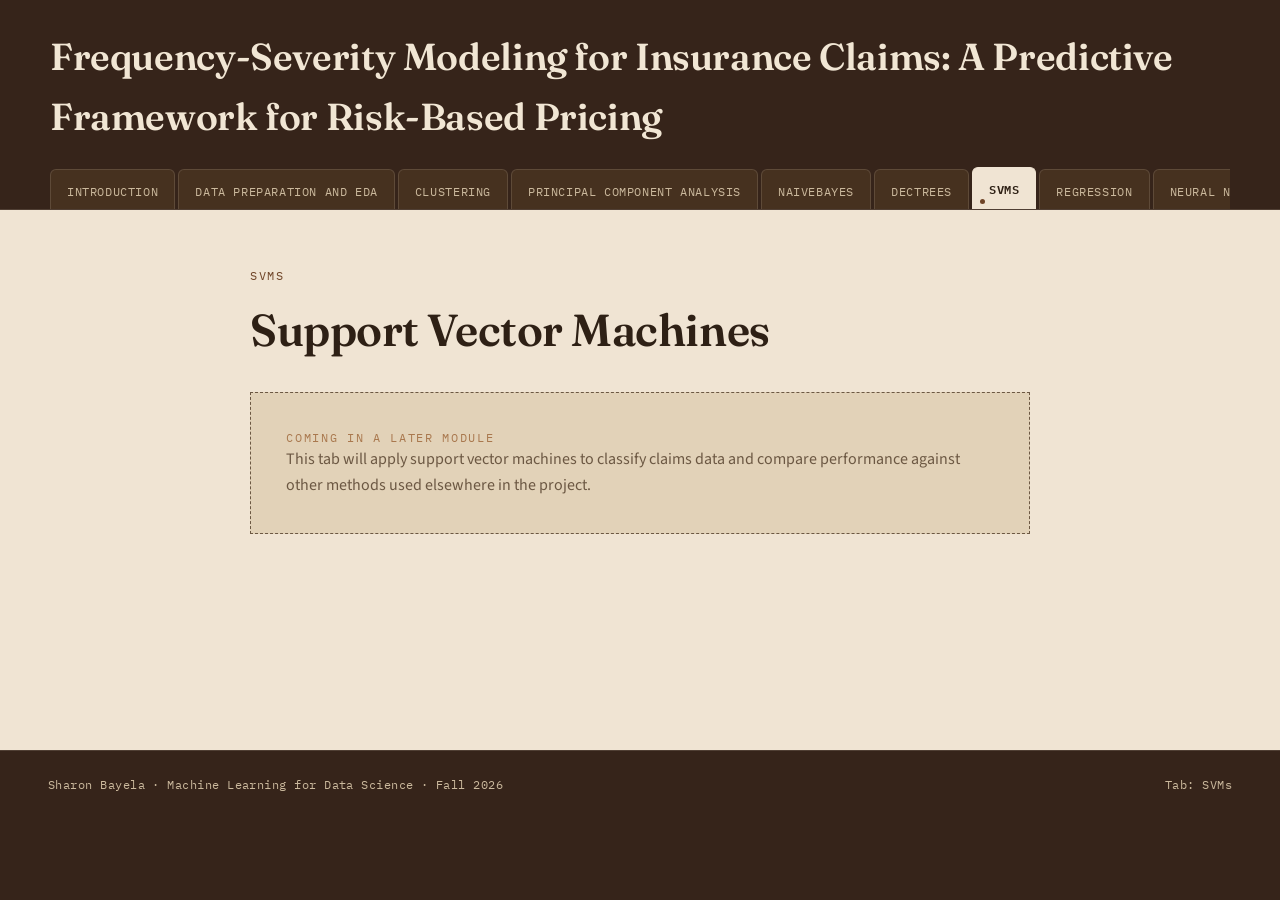
==== adaboost.html @ b264298a "updating the models" ====
<!DOCTYPE html>
<html lang="en">
<head>
<meta charset="UTF-8">
<meta name="viewport" content="width=device-width, initial-scale=1.0">
<title>SVMs — Frequency-Severity Modeling for Insurance Claims</title>
<link rel="preconnect" href="https://fonts.googleapis.com">
<link href="https://fonts.googleapis.com/css2?family=Fraunces:wght@500;600;700&family=Source+Sans+3:wght@400;500;600&family=IBM+Plex+Mono:wght@400;500;600&display=swap" rel="stylesheet">
<link rel="stylesheet" href="styles.css">
</head>
<body>
<a class="skip-link" href="#main">Skip to content</a>
<header class="masthead">
  <div class="masthead-row">
    <div>
      <h1 class="file-title">Frequency-Severity Modeling for Insurance Claims: A Predictive Framework for Risk-Based Pricing</h1>
    </div>
  </div>
  <nav class="tabs-wrap" aria-label="Project sections">
    <ul class="tabs">
      <li><a href="index.html">Introduction</a></li>
      <li><a href="dataprep_eda.html">Data Preparation and EDA</a></li>
      <li><a href="clustering.html">Clustering</a></li>
      <li><a href="pca.html">Principal Component Analysis</a></li>
      <li><a href="naivebayes.html">NaiveBayes</a></li>
      <li><a href="dectrees.html">DecTrees</a></li>
      <li><a href="svms.html" class="active">SVMs</a></li>
      <li><a href="regression.html">Regression</a></li>
      <li><a href="nn.html">Neural Networks</a></li>
      <li><a href="conclusions.html">Conclusions</a></li>
    </ul>
  </nav>
</header>
<main id="main" class="case-file">
  <div class="case-inner">
    <p class="eyebrow">SVMs</p>
    <h2 class="page-title">Support Vector Machines</h2>
    <div class="placeholder">
      <p class="eyebrow">Coming in a later module</p>
      <p>This tab will apply support vector machines to classify claims data and compare performance against other methods used elsewhere in the project.</p>
    </div>
  </div>
</main>
<footer class="site-footer">
  <span>Sharon Bayela &middot; Machine Learning for Data Science &middot; Fall 2026</span>
  <span>Tab: SVMs</span>
</footer>
</body>
</html>
---- styles.css ----
/* =========================================================
   Claim File — shared stylesheet
   Design language: an insurance claims ledger / case folder.
   Deep-brown masthead, nude/tan paper case cards, caramel accent,
   two warm brown tones standing in for severity and frequency.
   ========================================================= */

:root {
  --ink: #36241a;
  --ink-2: #46311f;
  --paper: #f0e4d3;
  --paper-dim: #e2d2b8;
  --line: rgba(54, 36, 26, 0.16);
  --line-on-ink: rgba(240, 228, 211, 0.14);
  --gold: #a9744f;
  --gold-bright: #cd9b6f;
  --severity: #6f4427;
  --frequency: #a9784e;
  --ink-text: #f1e6d4;
  --ink-text-dim: #cbb99d;
  --paper-text: #2e2015;
  --paper-text-dim: #6c5843;
  --radius: 2px;
  --tab-gap: 3px;
}

* { box-sizing: border-box; }
/* ---------- Global overflow guard ---------- */

img, svg, video, table, figure {
  max-width: 100%;
}

img {
  height: auto;
}
html {
  scroll-behavior: smooth;
}

body {
  margin: 0;
  background: var(--ink);
  color: var(--ink-text);
  font-family: "Source Sans 3", "Inter", system-ui, sans-serif;
  font-size: 16px;
  line-height: 1.6;
  -webkit-font-smoothing: antialiased;
}

a { color: inherit; }

.skip-link {
  position: absolute;
  left: -999px;
  top: 0;
  background: var(--gold);
  color: var(--ink);
  padding: 0.6rem 1rem;
  z-index: 100;
  font-weight: 600;
}
.skip-link:focus {
  left: 1rem;
  top: 1rem;
}

/* ---------- Masthead ---------- */

.masthead {
  background: var(--ink);
  border-bottom: 1px solid var(--line-on-ink);
  padding: 1.5rem clamp(1rem, 4vw, 3rem) 0;
}

.masthead-row {
  display: flex;
  justify-content: space-between;
  align-items: flex-end;
  flex-wrap: wrap;
  gap: 1rem;
  max-width: 1180px;
  margin: 0 auto;
  padding-bottom: 1.25rem;
}

.file-id {
  font-family: "IBM Plex Mono", ui-monospace, monospace;
  font-size: 0.72rem;
  letter-spacing: 0.14em;
  text-transform: uppercase;
  color: var(--gold-bright);
}

.file-title {
  font-family: "Fraunces", Georgia, serif;
  font-weight: 600;
  font-size: clamp(1.6rem, 3.2vw, 2.35rem);
  margin: 0.2rem 0 0;
  color: var(--ink-text);
  letter-spacing: -0.01em;
}

.file-stamp {
  font-family: "IBM Plex Mono", ui-monospace, monospace;
  font-size: 0.68rem;
  letter-spacing: 0.1em;
  text-transform: uppercase;
  border: 1.5px solid var(--gold);
  color: var(--gold-bright);
  padding: 0.45rem 0.7rem;
  transform: rotate(-2deg);
  white-space: nowrap;
}

/* ---------- Folder-tab navigation ---------- */

.tabs-wrap {
  max-width: 1180px;
  margin: 0 auto;
  overflow-x: auto;
  scrollbar-width: thin;
}

.tabs {
  display: flex;
  gap: var(--tab-gap);
  list-style: none;
  margin: 0;
  padding: 0;
  min-width: max-content;
}

.tabs a {
  display: block;
  text-decoration: none;
  font-family: "IBM Plex Mono", ui-monospace, monospace;
  font-size: 0.76rem;
  letter-spacing: 0.05em;
  text-transform: uppercase;
  padding: 0.7rem 1rem 0.6rem;
  background: var(--ink-2);
  color: var(--ink-text-dim);
  border: 1px solid var(--line-on-ink);
  border-bottom: none;
  border-top-left-radius: 6px;
  border-top-right-radius: 6px;
  position: relative;
  top: 2px;
  transition: color 0.15s ease, background 0.15s ease, top 0.15s ease;
}

.tabs a:hover {
  color: var(--ink-text);
  background: #232a35;
}

.tabs a:focus-visible {
  outline: 2px solid var(--gold-bright);
  outline-offset: -2px;
}

.tabs a.active {
  background: var(--paper);
  color: var(--paper-text);
  border-color: var(--paper);
  top: 0;
  font-weight: 600;
}

.tabs a.active::after {
  content: "";
  position: absolute;
  left: 0.6em;
  bottom: 0.42em;
  width: 5px;
  height: 5px;
  background: var(--severity);
  border-radius: 50%;
}

/* ---------- Case file body ---------- */

.case-file {
  background: var(--paper);
  color: var(--paper-text);
  min-height: 60vh;
}

.case-inner {
  max-width: 860px;
  margin: 0 auto;
  padding: clamp(2rem, 5vw, 3.5rem) clamp(1rem, 4vw, 2.5rem) 4rem;
}

.eyebrow {
  font-family: "IBM Plex Mono", ui-monospace, monospace;
  font-size: 0.75rem;
  letter-spacing: 0.14em;
  text-transform: uppercase;
  color: var(--severity);
  margin: 0 0 0.6rem;
}

.page-title {
  font-family: "Fraunces", Georgia, serif;
  font-weight: 600;
  font-size: clamp(1.9rem, 4vw, 2.8rem);
  margin: 0 0 1.6rem;
  letter-spacing: -0.01em;
}

.ledger-rule {
  border: none;
  border-top: 1px solid var(--line);
  margin: 1.8rem 0;
}

.content-cols {
  display: grid;
  grid-template-columns: minmax(0, 3fr) minmax(0, 1.4fr);
  gap: clamp(1.5rem, 4vw, 3rem);
  align-items: start;
}

@media (max-width: 800px) {
  .content-cols { grid-template-columns: 1fr; }
}

.prose p {
  margin: 0 0 1.15rem;
  color: var(--paper-text);
}

/* ---------- Sidebar ledger card ---------- */

.ledger-card {
  background: var(--paper-dim);
  border: 1px solid var(--line);
  padding: 1.4rem 1.4rem 1.6rem;
}

.ledger-card h2 {
  font-family: "IBM Plex Mono", ui-monospace, monospace;
  font-size: 0.72rem;
  letter-spacing: 0.12em;
  text-transform: uppercase;
  margin: 0 0 0.9rem;
  color: var(--paper-text-dim);
}

.ledger-card dl {
  margin: 0;
  display: grid;
  grid-template-columns: auto 1fr;
  gap: 0.5rem 0.8rem;
  font-size: 0.88rem;
}

.ledger-card dt {
  font-family: "IBM Plex Mono", ui-monospace, monospace;
  color: var(--paper-text-dim);
}

.ledger-card dt::after { content: ":"; }

.chip-row {
  display: flex;
  gap: 0.4rem;
  margin-top: 1rem;
  flex-wrap: wrap;
}

.chip {
  font-family: "IBM Plex Mono", ui-monospace, monospace;
  font-size: 0.68rem;
  letter-spacing: 0.06em;
  text-transform: uppercase;
  padding: 0.28rem 0.55rem;
  border: 1px solid var(--line);
}

.chip.sev { color: var(--severity); border-color: var(--severity); }
.chip.freq { color: var(--frequency); border-color: var(--frequency); }

/* ---------- Research questions (ledger line items) ---------- */

.questions {
  margin: 2rem 0 0;
  padding: 0;
  list-style: none;
  counter-reset: q;
  border-top: 1px solid var(--line);
}

.questions li {
  counter-increment: q;
  display: grid;
  grid-template-columns: 2.4rem 1fr;
  gap: 0.9rem;
  padding: 0.85rem 0;
  border-bottom: 1px solid var(--line);
  align-items: baseline;
}

.questions li::before {
  content: counter(q, decimal-leading-zero);
  font-family: "IBM Plex Mono", ui-monospace, monospace;
  color: var(--gold);
  font-weight: 600;
  font-size: 0.85rem;
}

.questions li p { margin: 0; }

/* ---------- Introduction: byline, sections, figure, references ---------- */

.byline {
  font-family: "IBM Plex Mono", ui-monospace, monospace;
  font-size: 0.8rem;
  color: var(--paper-text-dim);
  margin: 0 0 2rem;
}

.section-heading {
  font-family: "Fraunces", Georgia, serif;
  font-weight: 600;
  font-size: 1.4rem;
  margin: 2.4rem 0 1rem;
  padding-top: 1.6rem;
  border-top: 1px solid var(--line);
  color: var(--paper-text);
}

.section-heading:first-of-type {
  border-top: none;
  padding-top: 0;
  margin-top: 0;
}

.figure-placeholder {
  margin: 2rem 0;
  padding: 0;
}

.figure-box {
  background: var(--paper-dim);
  border: 1px dashed var(--paper-text-dim);
  padding: 2.5rem 1.5rem;
  text-align: center;
  font-family: "IBM Plex Mono", ui-monospace, monospace;
  font-size: 0.8rem;
  color: var(--paper-text-dim);
  text-transform: uppercase;
  letter-spacing: 0.05em;
}

.figure-placeholder figcaption {
  font-family: "IBM Plex Mono", ui-monospace, monospace;
  font-size: 0.78rem;
  color: var(--paper-text-dim);
  margin-top: 0.6rem;
  text-align: center;
}

.references {
  margin: 0;
  padding-left: 1.4rem;
}

.references li {
  margin-bottom: 0.9rem;
  color: var(--paper-text);
  font-size: 0.95rem;
  line-height: 1.55;
}

/* ---------- Placeholder module sections ---------- */

.placeholder {
  background: var(--paper-dim);
  border: 1px dashed var(--paper-text-dim);
  padding: 2.2rem;
}

.placeholder .eyebrow { color: var(--frequency); }

.placeholder p {
  margin: 0;
  color: var(--paper-text-dim);
}


.cluster-table {
  width: 100%;
  border-collapse: collapse;
  font-family: "IBM Plex Mono", monospace;
  font-size: 0.9rem;
  overflow-x: auto;
}
.cluster-table caption { text-align: left; font-weight: 600; padding-bottom: 0.5rem; }
.cluster-table th,
.cluster-table td { border: 1px solid #ccc; padding: 0.4rem 0.6rem; text-align: center; }
.cluster-table thead th { background: #f3f3f3; }
/* ---------- Footer ---------- */

.site-footer {
  background: var(--ink);
  color: var(--ink-text-dim);
  padding: 1.6rem clamp(1rem, 4vw, 3rem);
  font-family: "IBM Plex Mono", ui-monospace, monospace;
  font-size: 0.72rem;
  letter-spacing: 0.04em;
  display: flex;
  justify-content: space-between;
  flex-wrap: wrap;
  gap: 0.5rem;
  border-top: 1px solid var(--line-on-ink);
}

@media (prefers-reduced-motion: reduce) {
  html { scroll-behavior: auto; }
  * { transition: none !important; }
}
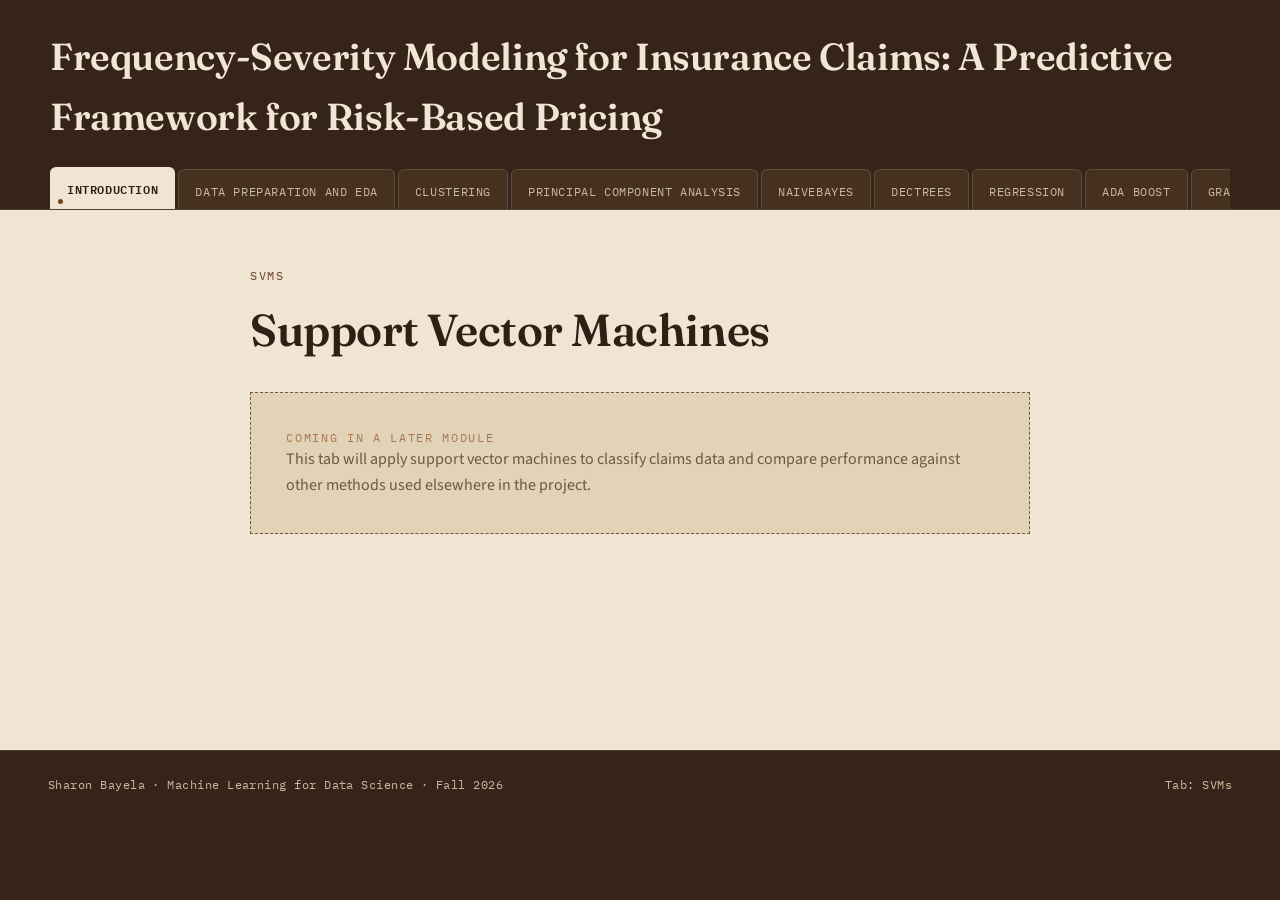
==== commit 619c69e1: "Update title and navigation for Ada Boost page" ====
--- a/adaboost.html
+++ b/adaboost.html
@@ -3,7 +3,7 @@
 <head>
 <meta charset="UTF-8">
 <meta name="viewport" content="width=device-width, initial-scale=1.0">
-<title>SVMs — Frequency-Severity Modeling for Insurance Claims</title>
+<title>Ada Boost — Frequency-Severity Modeling for Insurance Claims</title>
 <link rel="preconnect" href="https://fonts.googleapis.com">
 <link href="https://fonts.googleapis.com/css2?family=Fraunces:wght@500;600;700&family=Source+Sans+3:wght@400;500;600&family=IBM+Plex+Mono:wght@400;500;600&display=swap" rel="stylesheet">
 <link rel="stylesheet" href="styles.css">
@@ -18,15 +18,16 @@
   </div>
   <nav class="tabs-wrap" aria-label="Project sections">
     <ul class="tabs">
-      <li><a href="index.html">Introduction</a></li>
+      <li><a href="index.html" class="active">Introduction</a></li>
       <li><a href="dataprep_eda.html">Data Preparation and EDA</a></li>
       <li><a href="clustering.html">Clustering</a></li>
       <li><a href="pca.html">Principal Component Analysis</a></li>
       <li><a href="naivebayes.html">NaiveBayes</a></li>
       <li><a href="dectrees.html">DecTrees</a></li>
-      <li><a href="svms.html" class="active">SVMs</a></li>
       <li><a href="regression.html">Regression</a></li>
-      <li><a href="nn.html">Neural Networks</a></li>
+      <li><a href="adaboost.html">Ada Boost</a></li>
+      <li><a href="gradient_boosting.html">Gradient Boosting</a></li>
+      <li><a href="xgboost.html">XG Boost</a></li>
       <li><a href="conclusions.html">Conclusions</a></li>
     </ul>
   </nav>
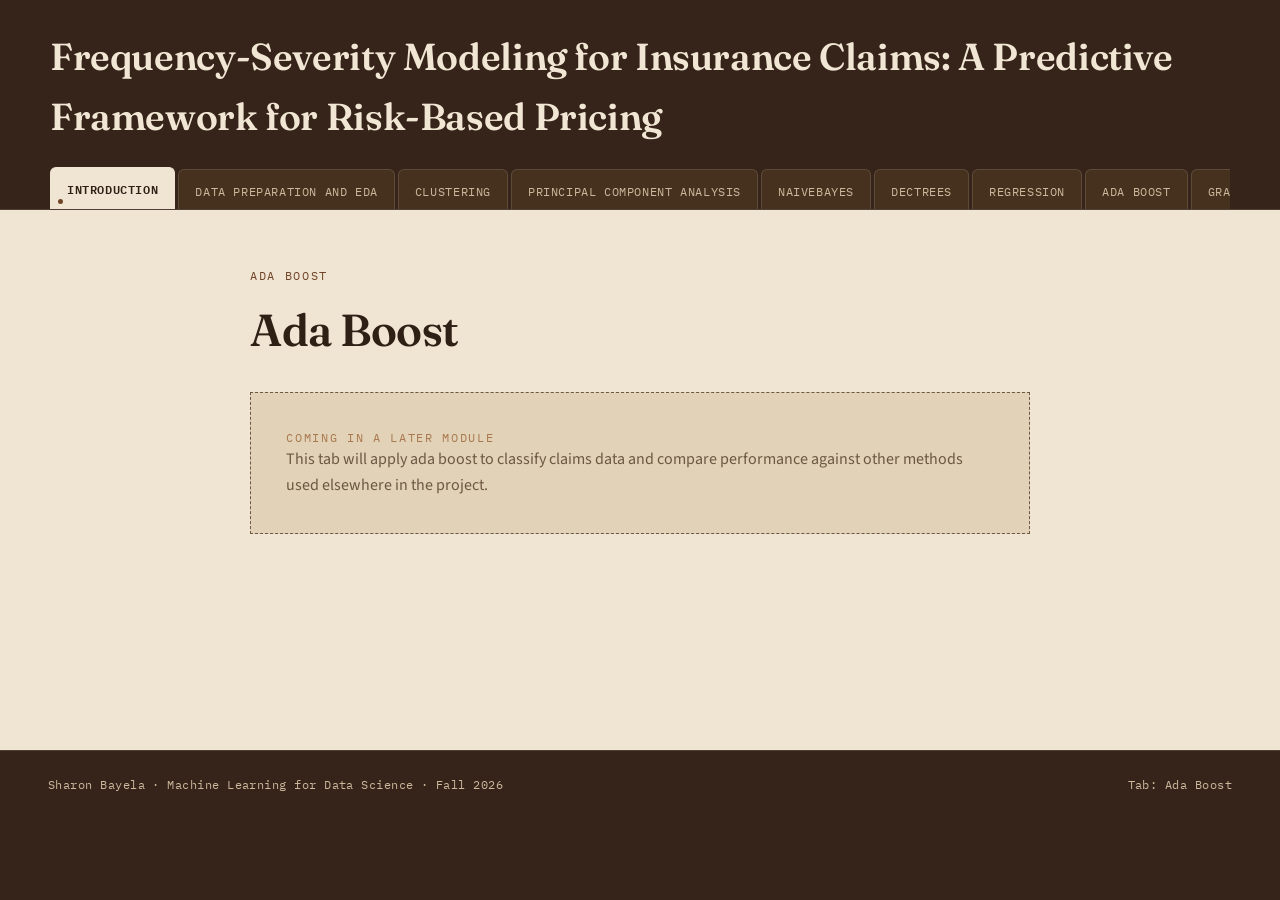
==== commit c60c2453: "Update SVM references to Ada Boost in adaboost.html" ====
--- a/adaboost.html
+++ b/adaboost.html
@@ -34,17 +34,17 @@
 </header>
 <main id="main" class="case-file">
   <div class="case-inner">
-    <p class="eyebrow">SVMs</p>
-    <h2 class="page-title">Support Vector Machines</h2>
+    <p class="eyebrow">Ada Boost</p>
+    <h2 class="page-title">Ada Boost</h2>
     <div class="placeholder">
       <p class="eyebrow">Coming in a later module</p>
-      <p>This tab will apply support vector machines to classify claims data and compare performance against other methods used elsewhere in the project.</p>
+      <p>This tab will apply ada boost to classify claims data and compare performance against other methods used elsewhere in the project.</p>
     </div>
   </div>
 </main>
 <footer class="site-footer">
   <span>Sharon Bayela &middot; Machine Learning for Data Science &middot; Fall 2026</span>
-  <span>Tab: SVMs</span>
+  <span>Tab: Ada Boost</span>
 </footer>
 </body>
 </html>
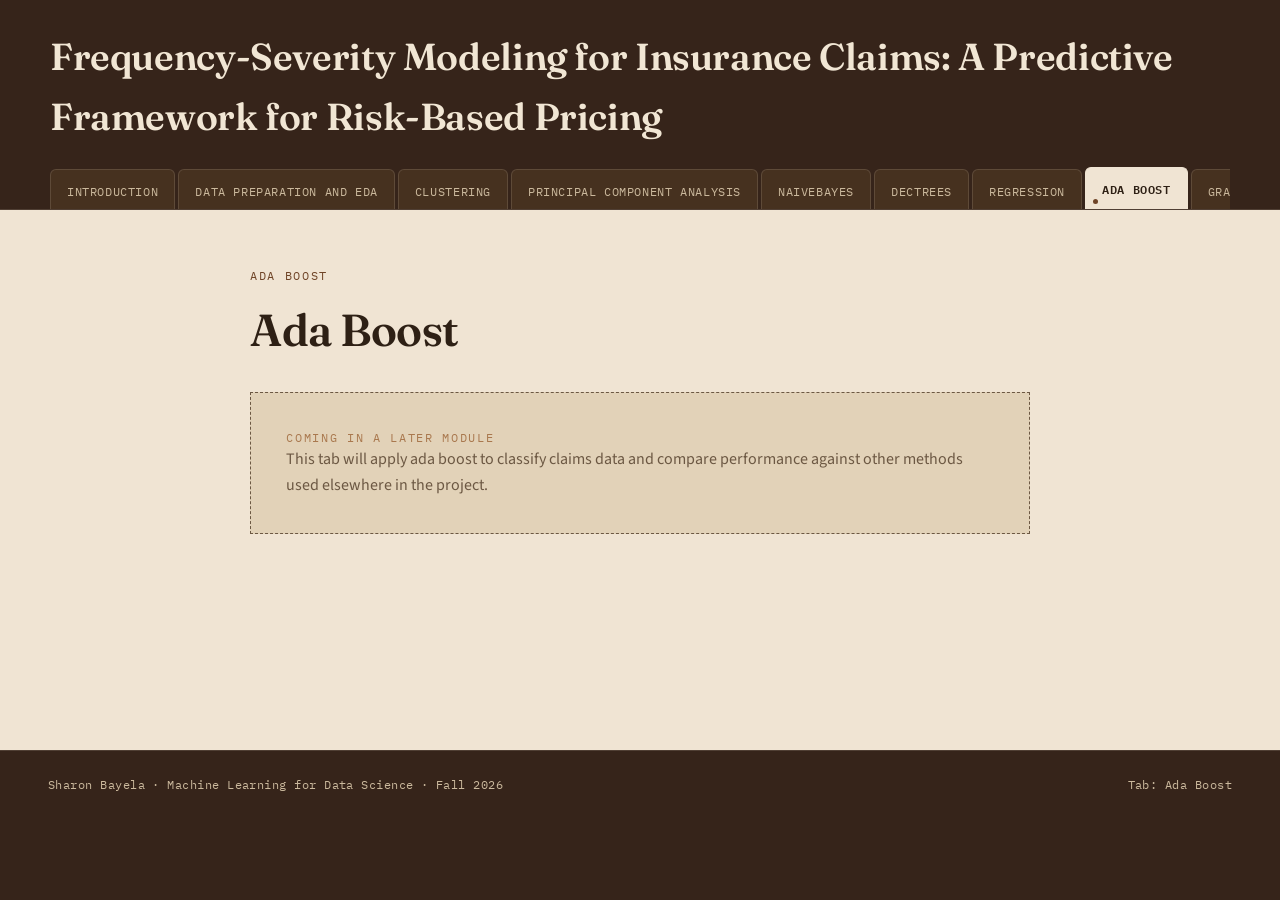
==== commit 7184d01d: "Update active tab for Ada Boost section" ====
--- a/adaboost.html
+++ b/adaboost.html
@@ -18,14 +18,14 @@
   </div>
   <nav class="tabs-wrap" aria-label="Project sections">
     <ul class="tabs">
-      <li><a href="index.html" class="active">Introduction</a></li>
+      <li><a href="index.html">Introduction</a></li>
       <li><a href="dataprep_eda.html">Data Preparation and EDA</a></li>
       <li><a href="clustering.html">Clustering</a></li>
       <li><a href="pca.html">Principal Component Analysis</a></li>
       <li><a href="naivebayes.html">NaiveBayes</a></li>
       <li><a href="dectrees.html">DecTrees</a></li>
       <li><a href="regression.html">Regression</a></li>
-      <li><a href="adaboost.html">Ada Boost</a></li>
+      <li><a href="adaboost.html" class="active">Ada Boost</a></li>
       <li><a href="gradient_boosting.html">Gradient Boosting</a></li>
       <li><a href="xgboost.html">XG Boost</a></li>
       <li><a href="conclusions.html">Conclusions</a></li>
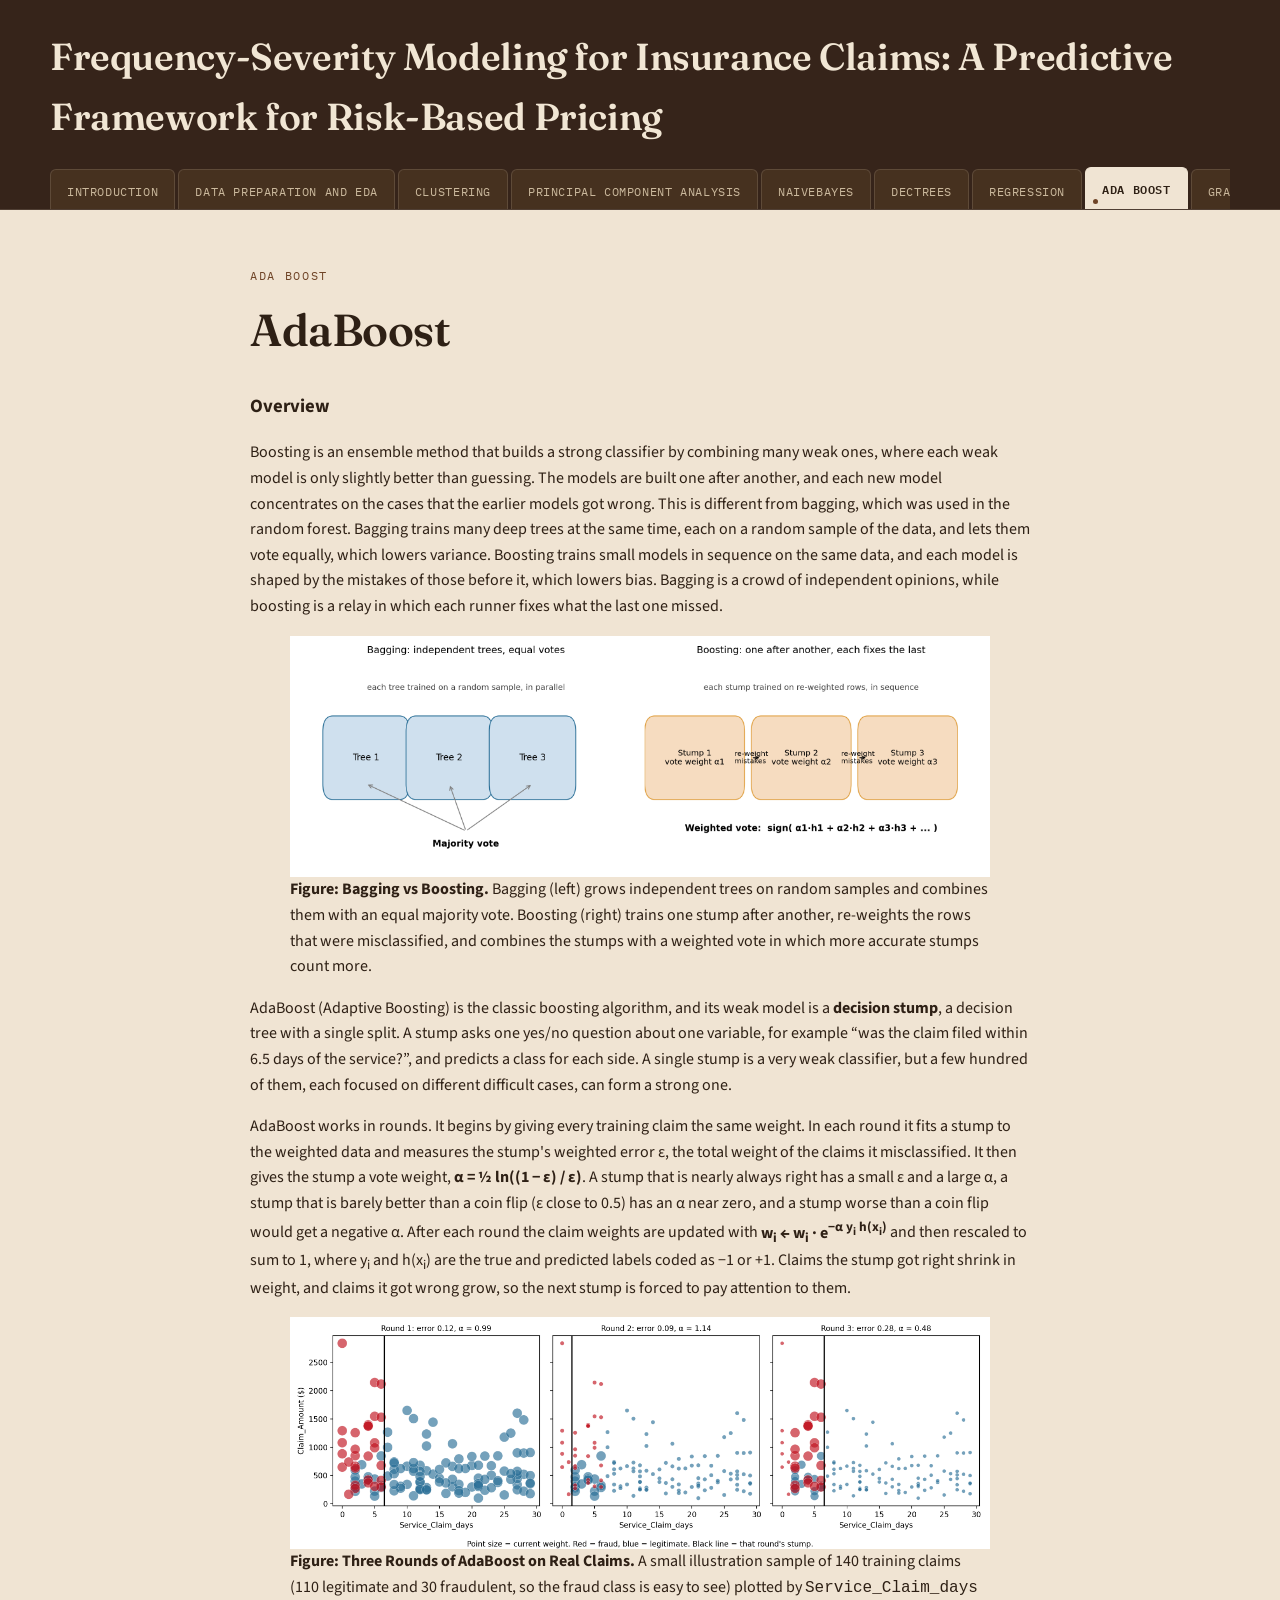
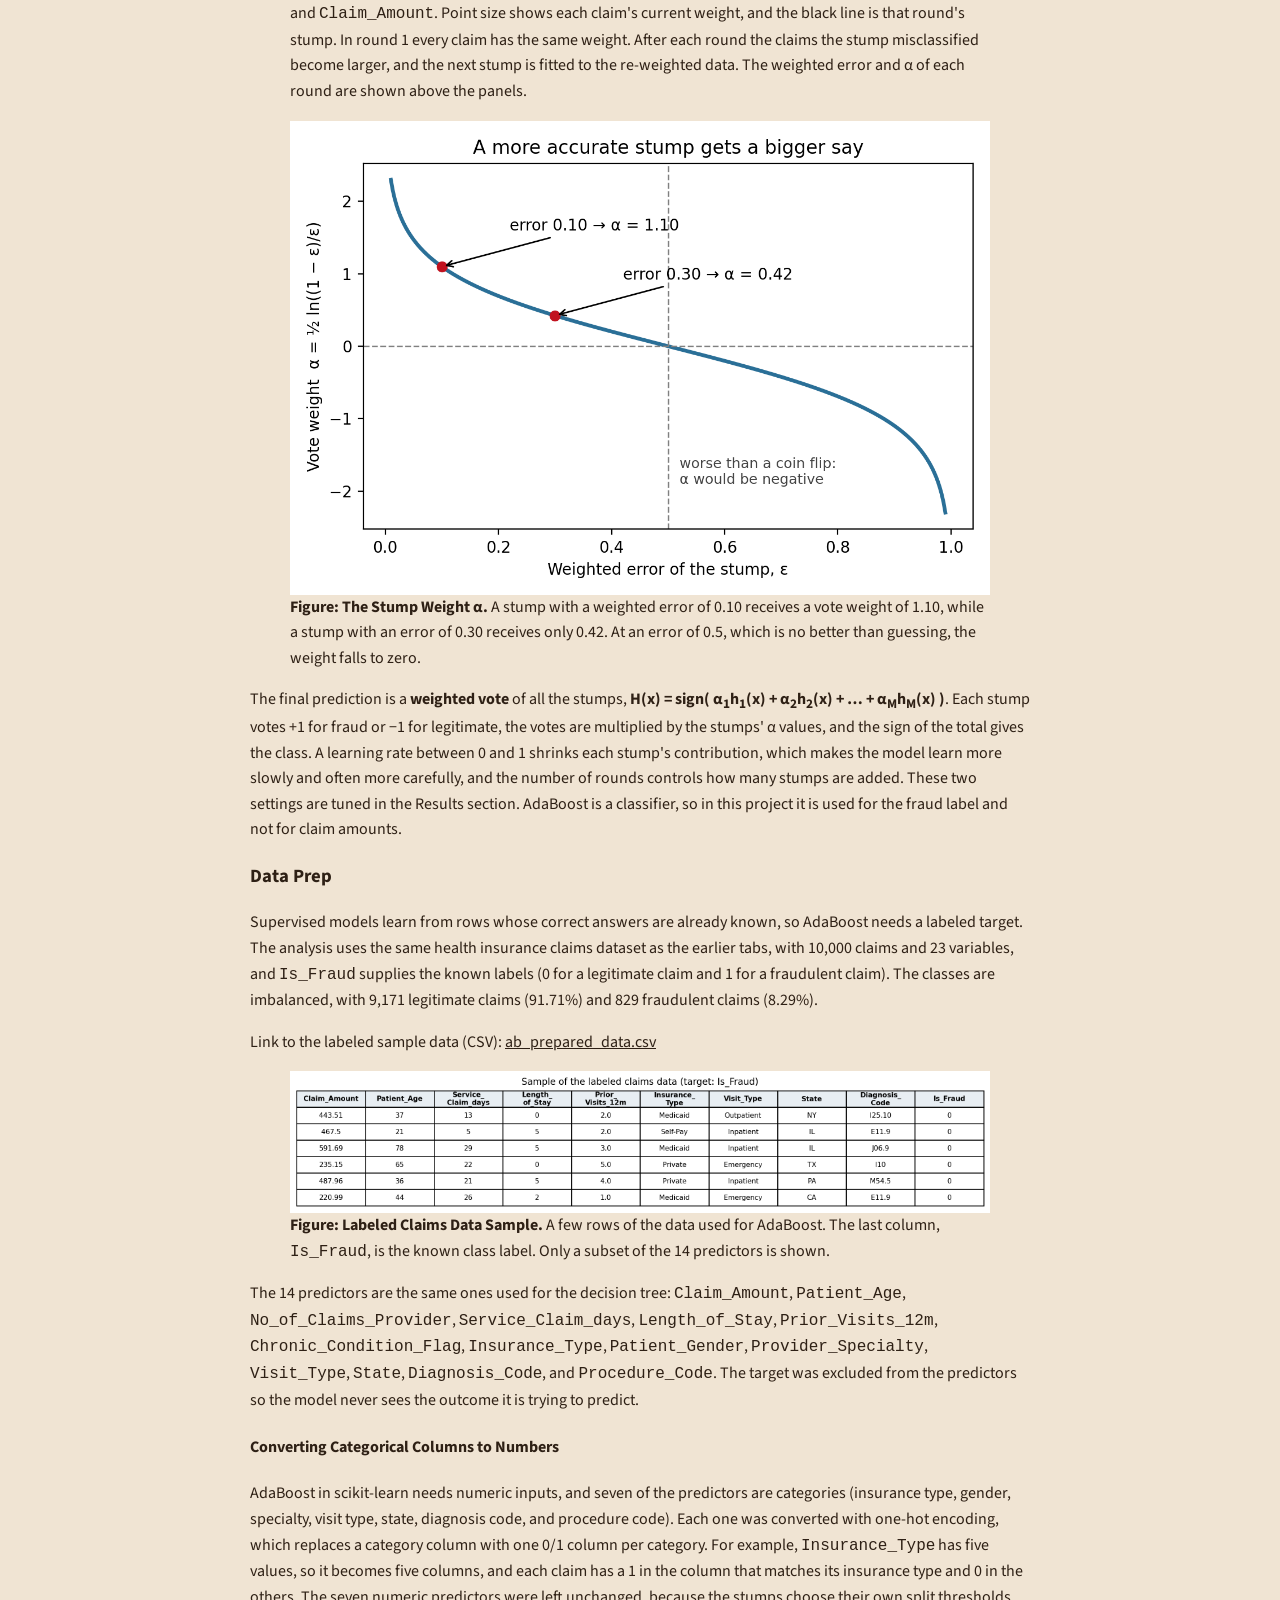
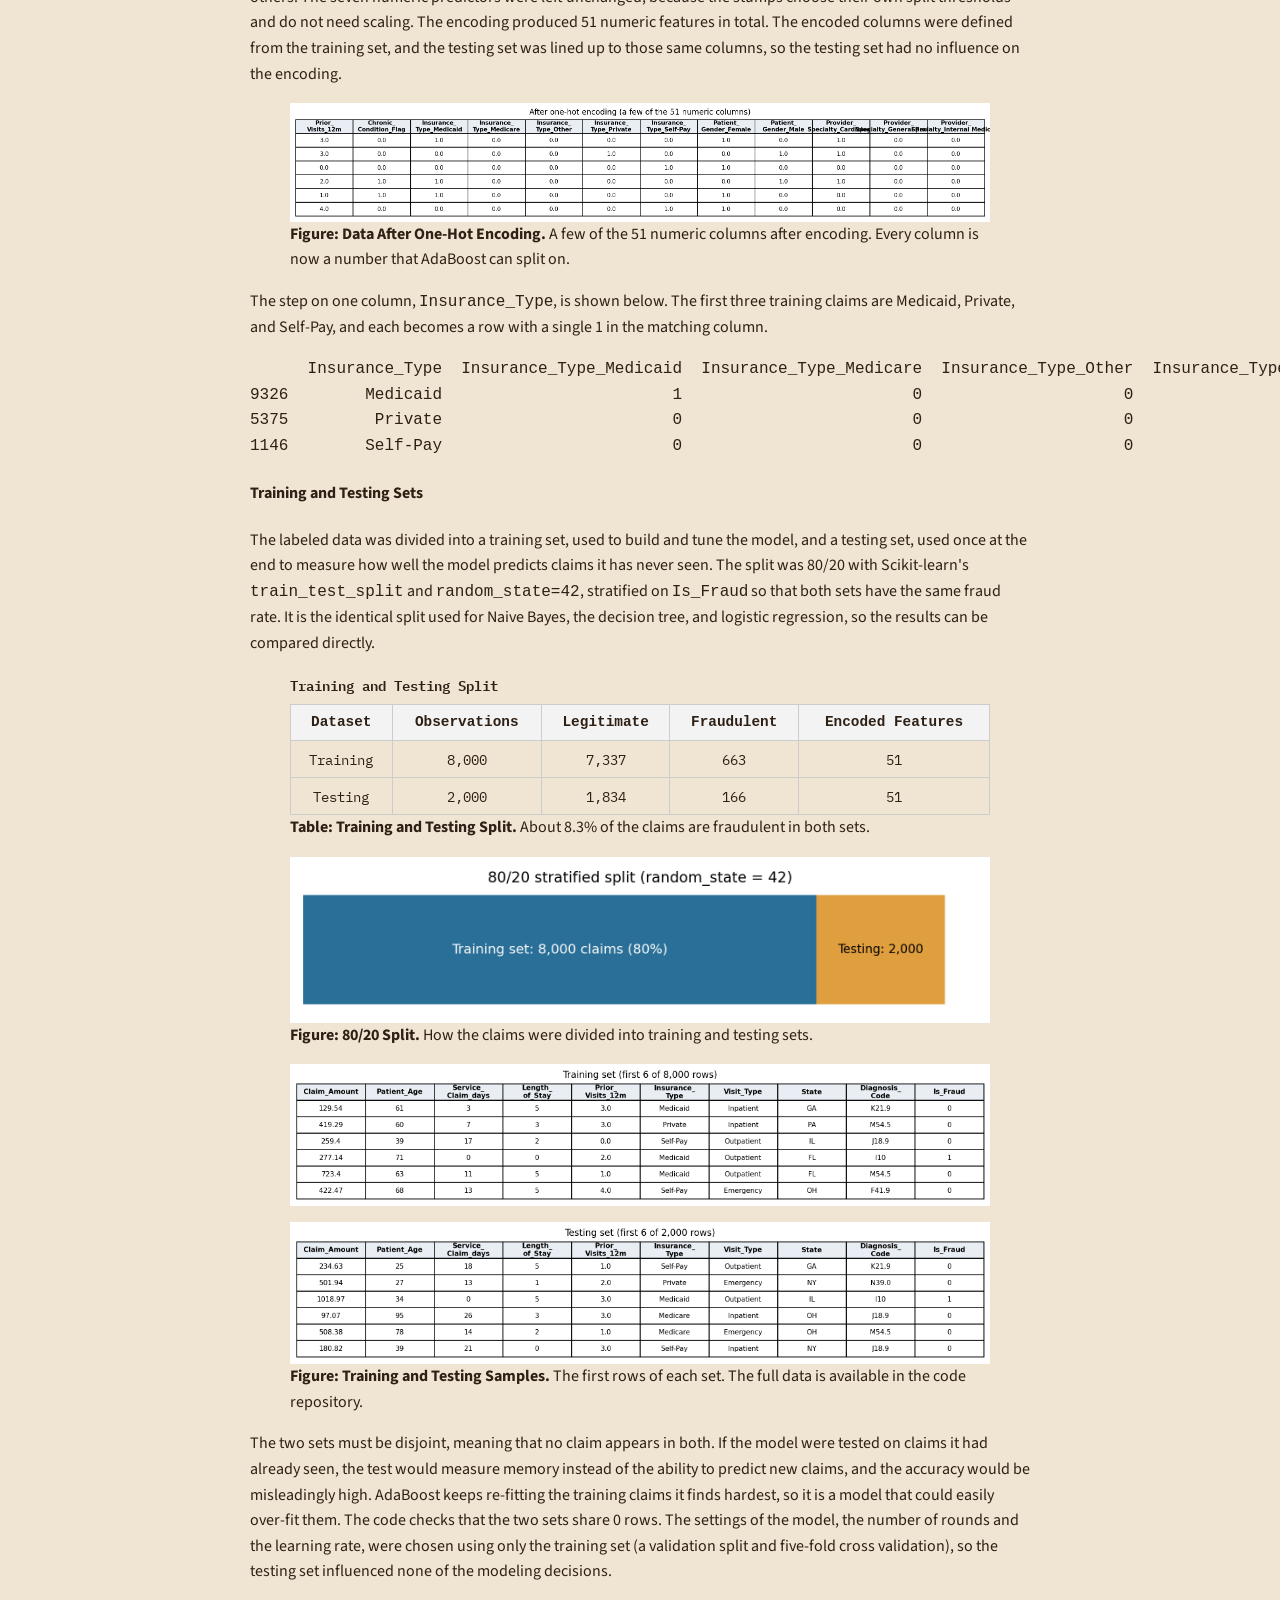
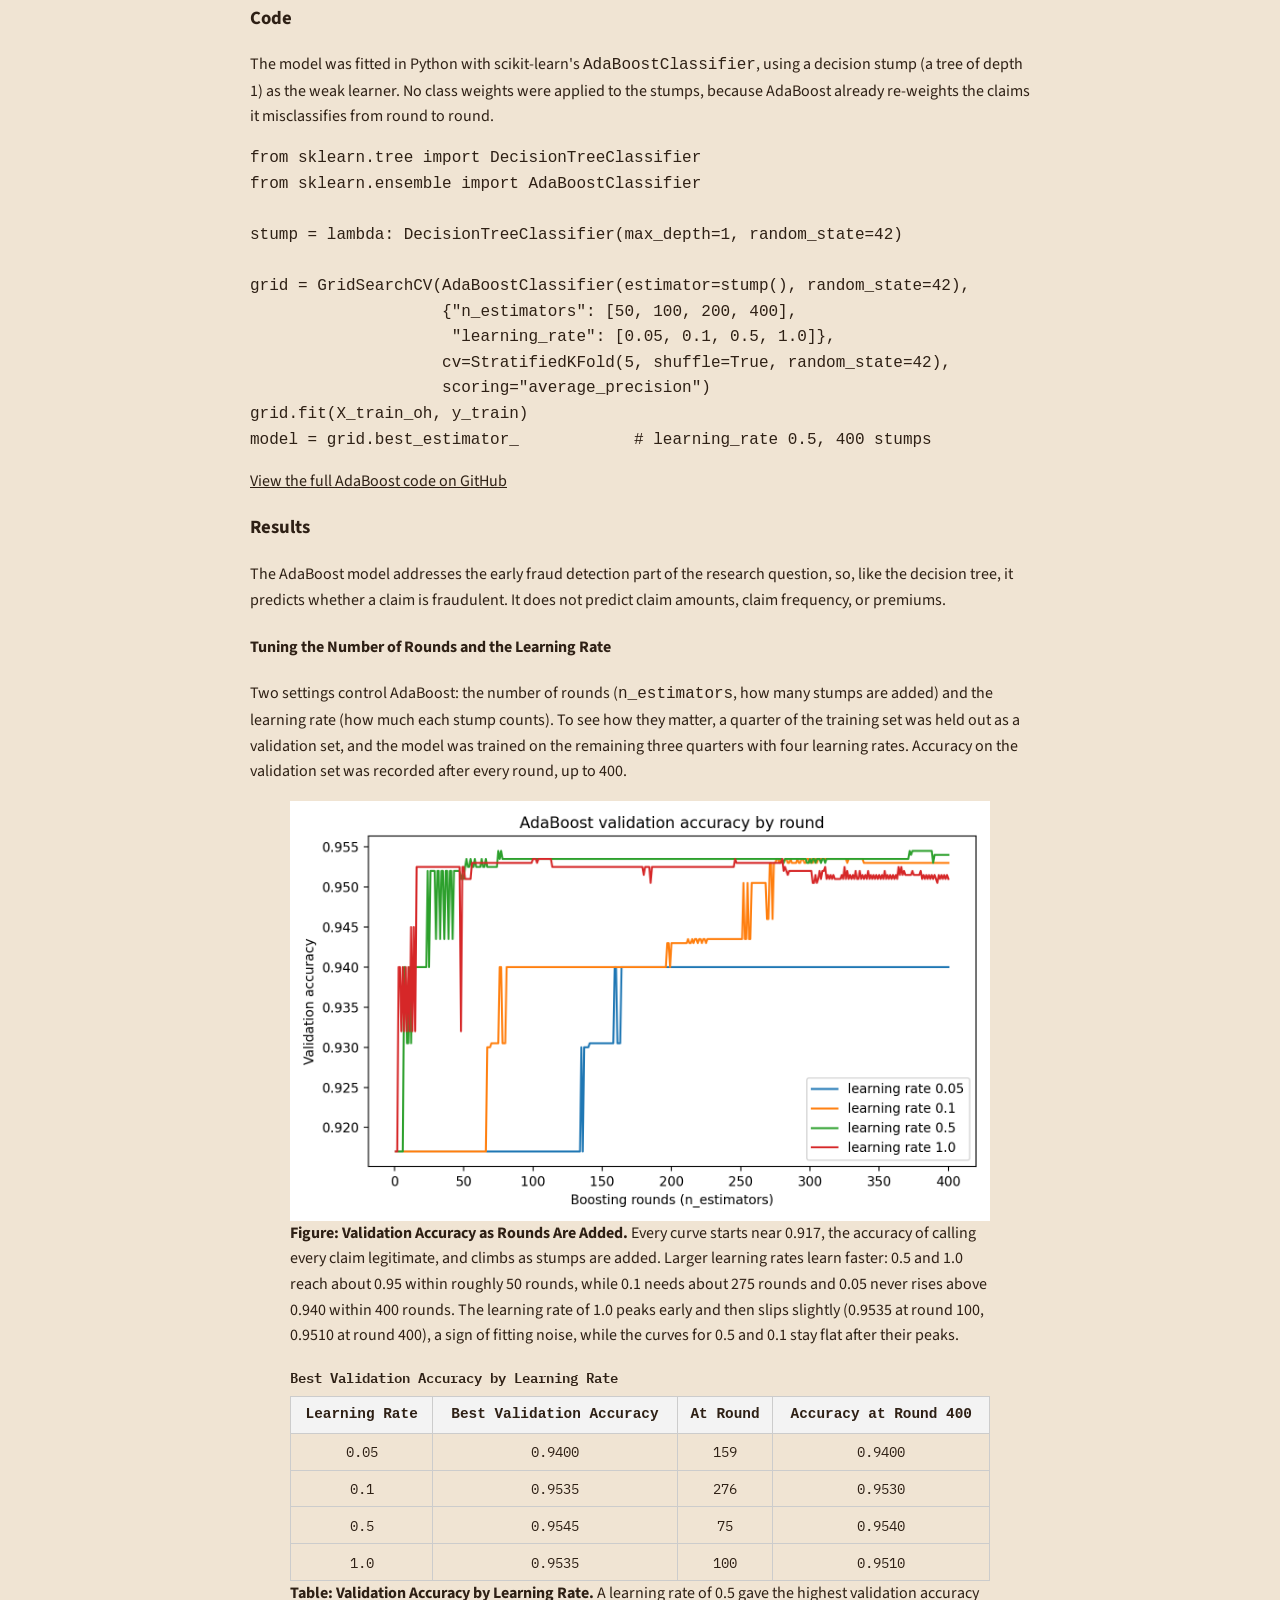
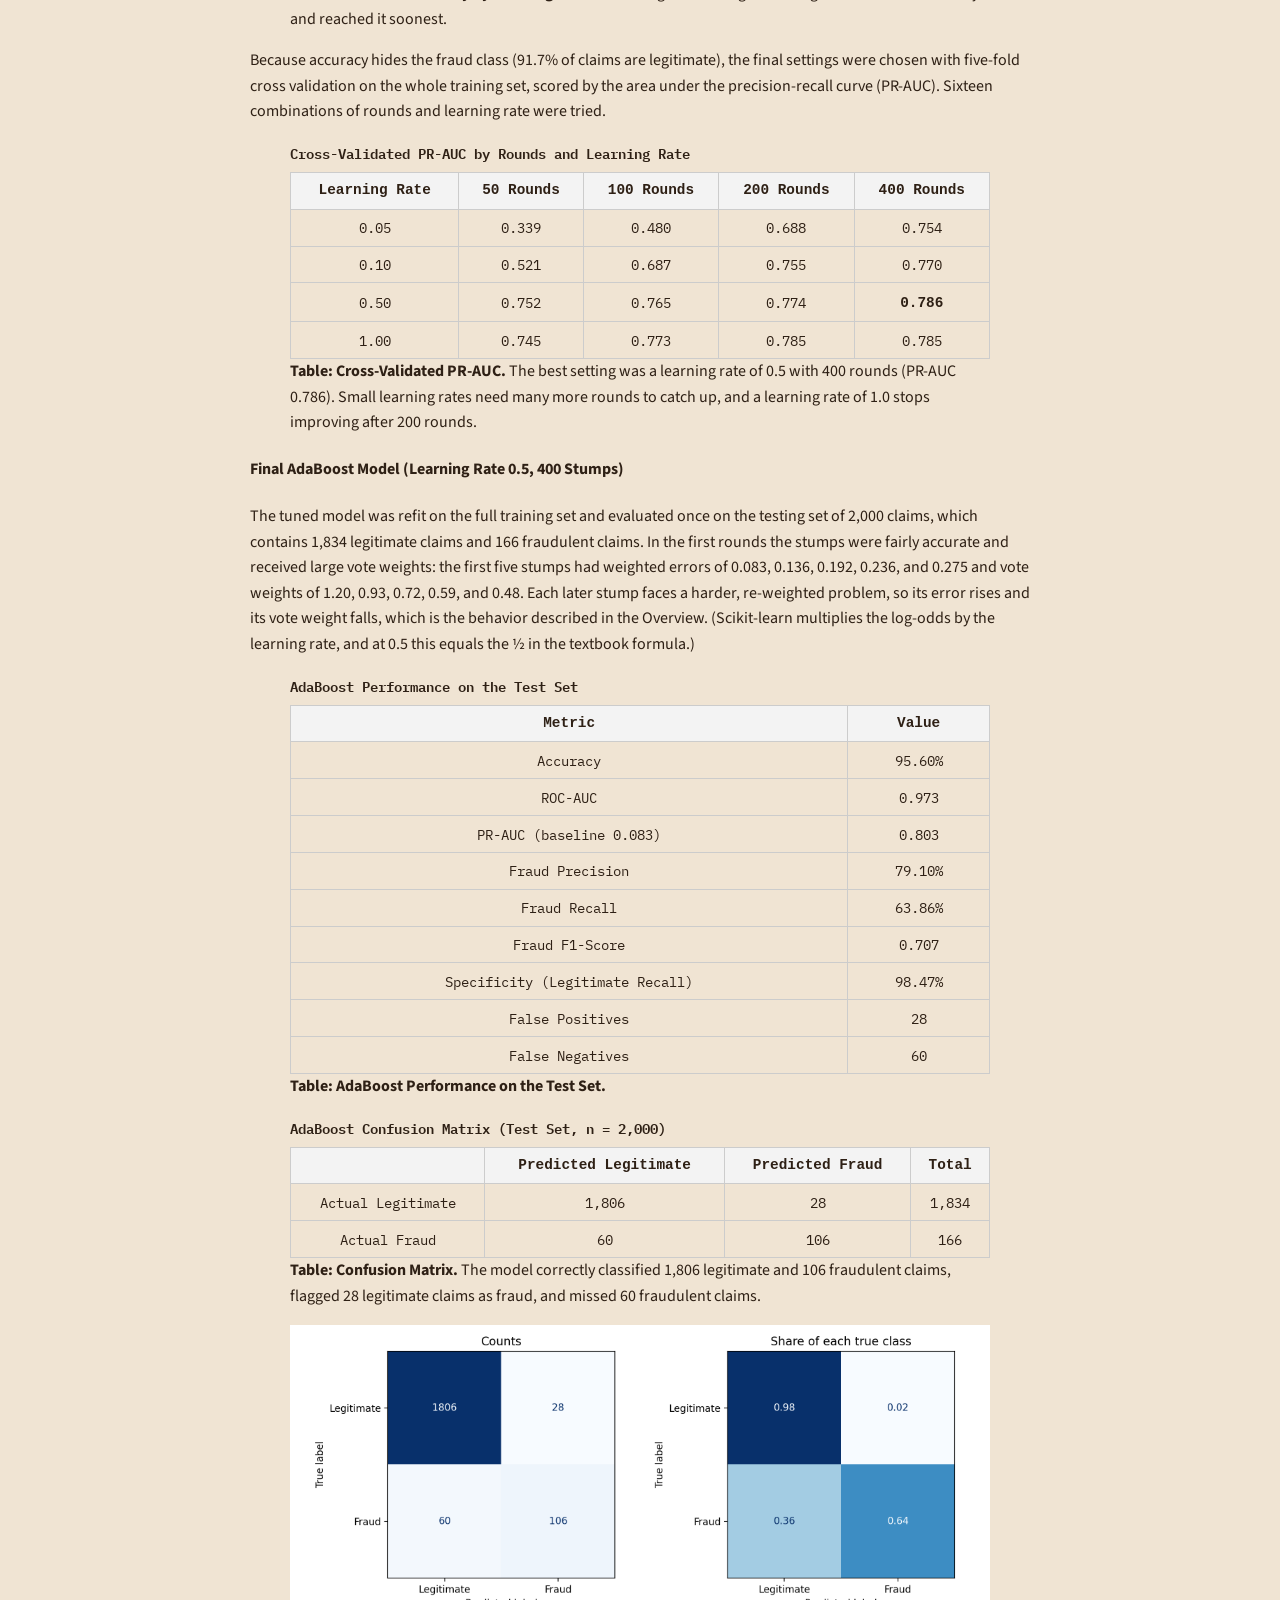
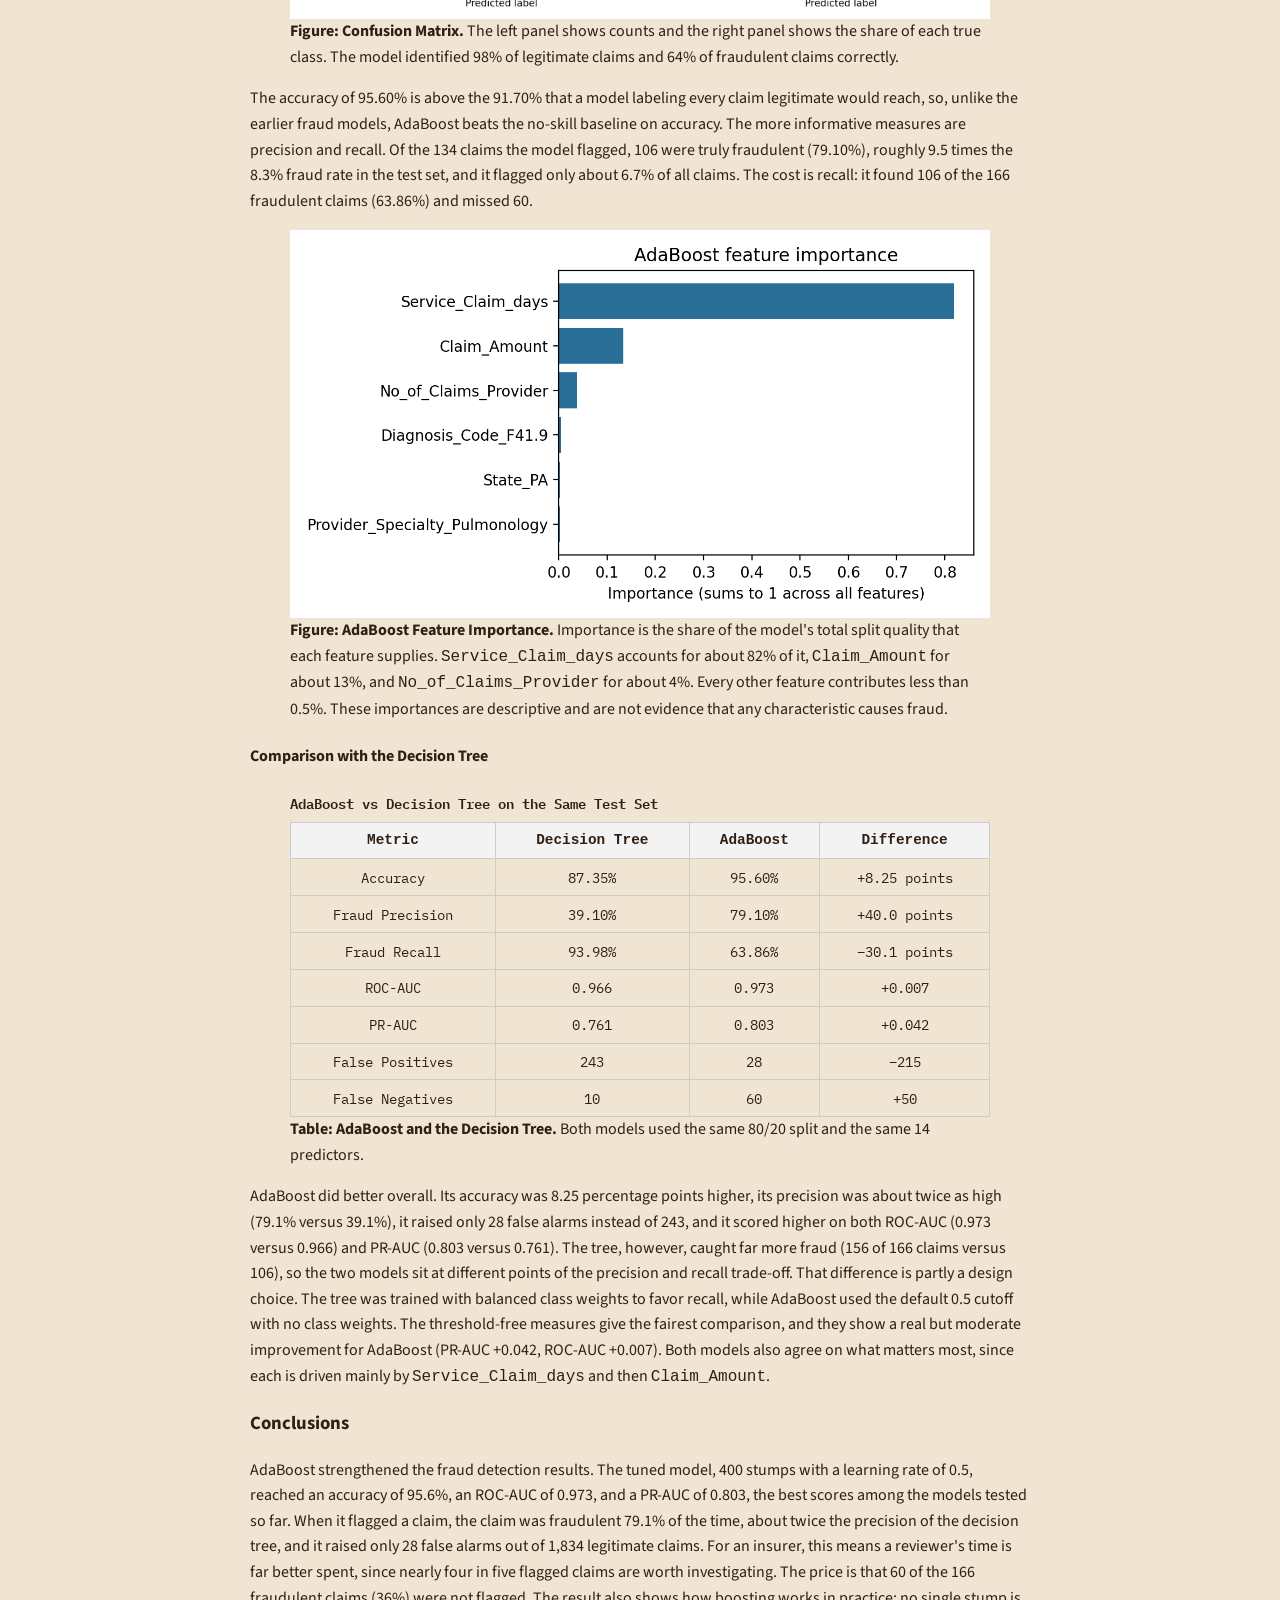
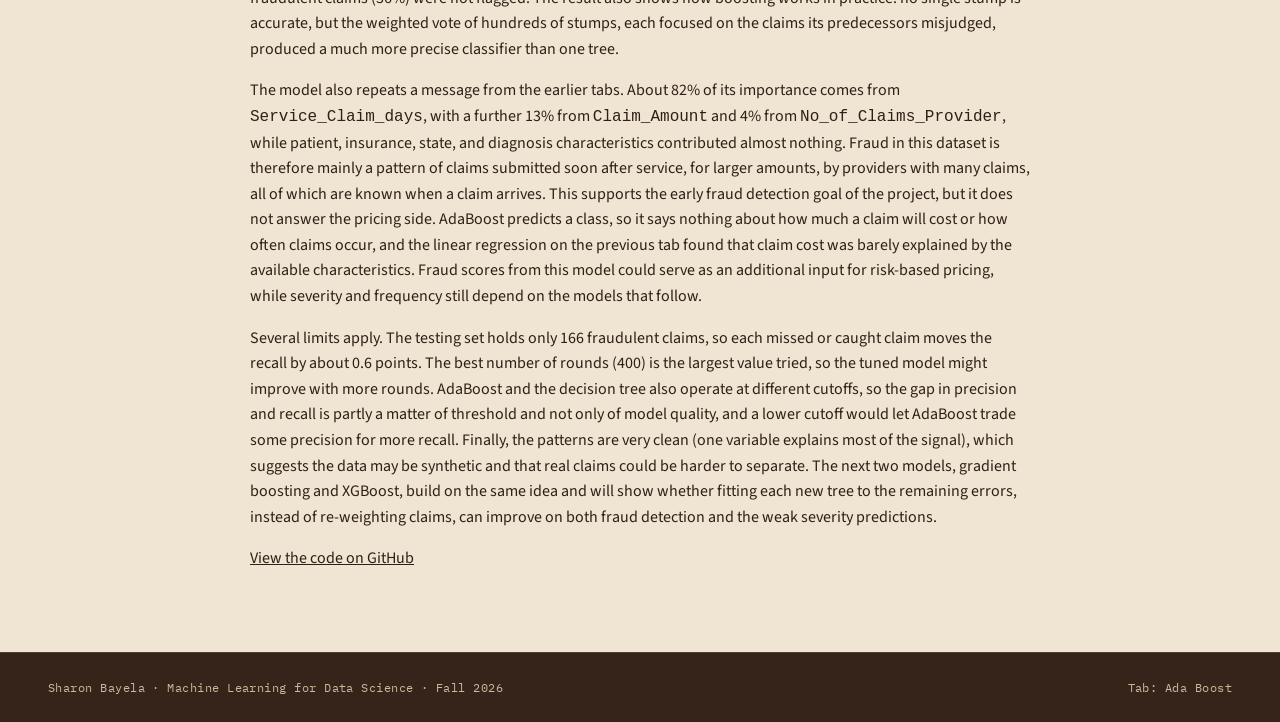
==== commit ec27a6eb: "Enhance AdaBoost section with detailed content and figures Updated the AdaBoost section with detaile" ====
--- a/adaboost.html
+++ b/adaboost.html
@@ -35,11 +35,251 @@
 <main id="main" class="case-file">
   <div class="case-inner">
     <p class="eyebrow">Ada Boost</p>
-    <h2 class="page-title">Ada Boost</h2>
-    <div class="placeholder">
-      <p class="eyebrow">Coming in a later module</p>
-      <p>This tab will apply ada boost to classify claims data and compare performance against other methods used elsewhere in the project.</p>
-    </div>
+    <h2 class="page-title">AdaBoost</h2>
+
+    <!-- OVERVIEW -->
+    <section id="overview" class="content-section">
+      <h3>Overview</h3>
+
+      <p>Boosting is an ensemble method that builds a strong classifier by combining many weak ones, where each weak model is only slightly better than guessing. The models are built one after another, and each new model concentrates on the cases that the earlier models got wrong. This is different from bagging, which was used in the random forest. Bagging trains many deep trees at the same time, each on a random sample of the data, and lets them vote equally, which lowers variance. Boosting trains small models in sequence on the same data, and each model is shaped by the mistakes of those before it, which lowers bias. Bagging is a crowd of independent opinions, while boosting is a relay in which each runner fixes what the last one missed.</p>
+
+      <figure>
+        <img src="images/ab_bagging_vs_boosting.png" alt="Diagram comparing bagging with boosting" style="width:100%; height:auto; display:block;">
+        <figcaption><strong>Figure: Bagging vs Boosting.</strong> Bagging (left) grows independent trees on random samples and combines them with an equal majority vote. Boosting (right) trains one stump after another, re-weights the rows that were misclassified, and combines the stumps with a weighted vote in which more accurate stumps count more.</figcaption>
+      </figure>
+
+      <p>AdaBoost (Adaptive Boosting) is the classic boosting algorithm, and its weak model is a <strong>decision stump</strong>, a decision tree with a single split. A stump asks one yes/no question about one variable, for example &ldquo;was the claim filed within 6.5 days of the service?&rdquo;, and predicts a class for each side. A single stump is a very weak classifier, but a few hundred of them, each focused on different difficult cases, can form a strong one.</p>
+
+      <p>AdaBoost works in rounds. It begins by giving every training claim the same weight. In each round it fits a stump to the weighted data and measures the stump's weighted error &epsilon;, the total weight of the claims it misclassified. It then gives the stump a vote weight, <strong>&alpha; = &frac12; ln((1 &minus; &epsilon;) / &epsilon;)</strong>. A stump that is nearly always right has a small &epsilon; and a large &alpha;, a stump that is barely better than a coin flip (&epsilon; close to 0.5) has an &alpha; near zero, and a stump worse than a coin flip would get a negative &alpha;. After each round the claim weights are updated with <strong>w<sub>i</sub> &larr; w<sub>i</sub> &middot; e<sup>&minus;&alpha; y<sub>i</sub> h(x<sub>i</sub>)</sup></strong> and then rescaled to sum to 1, where y<sub>i</sub> and h(x<sub>i</sub>) are the true and predicted labels coded as &minus;1 or +1. Claims the stump got right shrink in weight, and claims it got wrong grow, so the next stump is forced to pay attention to them.</p>
+
+      <figure>
+        <img src="images/ab_reweighting.png" alt="Three rounds of AdaBoost re-weighting on real claims" style="width:100%; height:auto; display:block;">
+        <figcaption><strong>Figure: Three Rounds of AdaBoost on Real Claims.</strong> A small illustration sample of 140 training claims (110 legitimate and 30 fraudulent, so the fraud class is easy to see) plotted by <code>Service_Claim_days</code> and <code>Claim_Amount</code>. Point size shows each claim's current weight, and the black line is that round's stump. In round 1 every claim has the same weight. After each round the claims the stump misclassified become larger, and the next stump is fitted to the re-weighted data. The weighted error and &alpha; of each round are shown above the panels.</figcaption>
+      </figure>
+
+      <figure>
+        <img src="images/ab_alpha_curve.png" alt="Curve showing the stump vote weight alpha as a function of its weighted error" style="width:100%; height:auto; display:block;">
+        <figcaption><strong>Figure: The Stump Weight &alpha;.</strong> A stump with a weighted error of 0.10 receives a vote weight of 1.10, while a stump with an error of 0.30 receives only 0.42. At an error of 0.5, which is no better than guessing, the weight falls to zero.</figcaption>
+      </figure>
+
+      <p>The final prediction is a <strong>weighted vote</strong> of all the stumps, <strong>H(x) = sign( &alpha;<sub>1</sub>h<sub>1</sub>(x) + &alpha;<sub>2</sub>h<sub>2</sub>(x) + &hellip; + &alpha;<sub>M</sub>h<sub>M</sub>(x) )</strong>. Each stump votes +1 for fraud or &minus;1 for legitimate, the votes are multiplied by the stumps' &alpha; values, and the sign of the total gives the class. A learning rate between 0 and 1 shrinks each stump's contribution, which makes the model learn more slowly and often more carefully, and the number of rounds controls how many stumps are added. These two settings are tuned in the Results section. AdaBoost is a classifier, so in this project it is used for the fraud label and not for claim amounts.</p>
+    </section>
+
+    <!-- DATA PREP -->
+    <section id="data-prep" class="content-section">
+      <h3>Data Prep</h3>
+
+      <p>Supervised models learn from rows whose correct answers are already known, so AdaBoost needs a labeled target. The analysis uses the same health insurance claims dataset as the earlier tabs, with 10,000 claims and 23 variables, and <code>Is_Fraud</code> supplies the known labels (0 for a legitimate claim and 1 for a fraudulent claim). The classes are imbalanced, with 9,171 legitimate claims (91.71%) and 829 fraudulent claims (8.29%).</p>
+
+      <p>Link to the labeled sample data (CSV): <a href="data/ab_prepared_data.csv" download>ab_prepared_data.csv</a></p>
+
+      <figure>
+        <img src="images/ab_data_sample.png" alt="Sample of the labeled claims data" style="width:100%; height:auto; display:block;">
+        <figcaption><strong>Figure: Labeled Claims Data Sample.</strong> A few rows of the data used for AdaBoost. The last column, <code>Is_Fraud</code>, is the known class label. Only a subset of the 14 predictors is shown.</figcaption>
+      </figure>
+
+      <p>The 14 predictors are the same ones used for the decision tree: <code>Claim_Amount</code>, <code>Patient_Age</code>, <code>No_of_Claims_Provider</code>, <code>Service_Claim_days</code>, <code>Length_of_Stay</code>, <code>Prior_Visits_12m</code>, <code>Chronic_Condition_Flag</code>, <code>Insurance_Type</code>, <code>Patient_Gender</code>, <code>Provider_Specialty</code>, <code>Visit_Type</code>, <code>State</code>, <code>Diagnosis_Code</code>, and <code>Procedure_Code</code>. The target was excluded from the predictors so the model never sees the outcome it is trying to predict.</p>
+
+      <h4>Converting Categorical Columns to Numbers</h4>
+
+      <p>AdaBoost in scikit-learn needs numeric inputs, and seven of the predictors are categories (insurance type, gender, specialty, visit type, state, diagnosis code, and procedure code). Each one was converted with one-hot encoding, which replaces a category column with one 0/1 column per category. For example, <code>Insurance_Type</code> has five values, so it becomes five columns, and each claim has a 1 in the column that matches its insurance type and 0 in the others. The seven numeric predictors were left unchanged, because the stumps choose their own split thresholds and do not need scaling. The encoding produced 51 numeric features in total. The encoded columns were defined from the training set, and the testing set was lined up to those same columns, so the testing set had no influence on the encoding.</p>
+
+      <figure>
+        <img src="images/ab_encoded_sample.png" alt="Sample of the one-hot encoded data" style="width:100%; height:auto; display:block;">
+        <figcaption><strong>Figure: Data After One-Hot Encoding.</strong> A few of the 51 numeric columns after encoding. Every column is now a number that AdaBoost can split on.</figcaption>
+      </figure>
+
+      <p>The step on one column, <code>Insurance_Type</code>, is shown below. The first three training claims are Medicaid, Private, and Self-Pay, and each becomes a row with a single 1 in the matching column.</p>
+
+<pre><code>      Insurance_Type  Insurance_Type_Medicaid  Insurance_Type_Medicare  Insurance_Type_Other  Insurance_Type_Private  Insurance_Type_Self-Pay
+9326        Medicaid                        1                        0                     0                       0                        0
+5375         Private                        0                        0                     0                       1                        0
+1146        Self-Pay                        0                        0                     0                       0                        1</code></pre>
+
+      <h4>Training and Testing Sets</h4>
+
+      <p>The labeled data was divided into a training set, used to build and tune the model, and a testing set, used once at the end to measure how well the model predicts claims it has never seen. The split was 80/20 with Scikit-learn's <code>train_test_split</code> and <code>random_state=42</code>, stratified on <code>Is_Fraud</code> so that both sets have the same fraud rate. It is the identical split used for Naive Bayes, the decision tree, and logistic regression, so the results can be compared directly.</p>
+
+      <figure>
+        <table class="cluster-table">
+          <caption>Training and Testing Split</caption>
+          <thead><tr><th>Dataset</th><th>Observations</th><th>Legitimate</th><th>Fraudulent</th><th>Encoded Features</th></tr></thead>
+          <tbody>
+            <tr><td>Training</td><td>8,000</td><td>7,337</td><td>663</td><td>51</td></tr>
+            <tr><td>Testing</td><td>2,000</td><td>1,834</td><td>166</td><td>51</td></tr>
+          </tbody>
+        </table>
+        <figcaption><strong>Table: Training and Testing Split.</strong> About 8.3% of the claims are fraudulent in both sets.</figcaption>
+      </figure>
+
+      <figure>
+        <img src="images/ab_train_test_split.png" alt="80 percent training and 20 percent testing split" style="width:100%; height:auto; display:block;">
+        <figcaption><strong>Figure: 80/20 Split.</strong> How the claims were divided into training and testing sets.</figcaption>
+      </figure>
+
+      <figure>
+        <img src="images/ab_train_sample.png" alt="Sample of the training set" style="width:100%; height:auto; display:block;">
+        <img src="images/ab_test_sample.png" alt="Sample of the testing set" style="width:100%; height:auto; display:block; margin-top:1rem;">
+        <figcaption><strong>Figure: Training and Testing Samples.</strong> The first rows of each set. The full data is available in the code repository.</figcaption>
+      </figure>
+
+      <p>The two sets must be disjoint, meaning that no claim appears in both. If the model were tested on claims it had already seen, the test would measure memory instead of the ability to predict new claims, and the accuracy would be misleadingly high. AdaBoost keeps re-fitting the training claims it finds hardest, so it is a model that could easily over-fit them. The code checks that the two sets share 0 rows. The settings of the model, the number of rounds and the learning rate, were chosen using only the training set (a validation split and five-fold cross validation), so the testing set influenced none of the modeling decisions.</p>
+    </section>
+
+    <!-- CODE -->
+    <section id="code" class="content-section">
+      <h3>Code</h3>
+
+      <p>The model was fitted in Python with scikit-learn's <code>AdaBoostClassifier</code>, using a decision stump (a tree of depth 1) as the weak learner. No class weights were applied to the stumps, because AdaBoost already re-weights the claims it misclassifies from round to round.</p>
+
+<pre><code>from sklearn.tree import DecisionTreeClassifier
+from sklearn.ensemble import AdaBoostClassifier
+
+stump = lambda: DecisionTreeClassifier(max_depth=1, random_state=42)
+
+grid = GridSearchCV(AdaBoostClassifier(estimator=stump(), random_state=42),
+                    {"n_estimators": [50, 100, 200, 400],
+                     "learning_rate": [0.05, 0.1, 0.5, 1.0]},
+                    cv=StratifiedKFold(5, shuffle=True, random_state=42),
+                    scoring="average_precision")
+grid.fit(X_train_oh, y_train)
+model = grid.best_estimator_            # learning_rate 0.5, 400 stumps</code></pre>
+
+      <p>
+        <a href="https://github.com/SharonBayela/Machine_learning_project_F26.git" target="_blank" rel="noopener">View the full AdaBoost code on GitHub</a>
+      </p>
+    </section>
+
+    <!-- RESULTS -->
+    <section id="results" class="content-section">
+      <h3>Results</h3>
+
+      <p>The AdaBoost model addresses the early fraud detection part of the research question, so, like the decision tree, it predicts whether a claim is fraudulent. It does not predict claim amounts, claim frequency, or premiums.</p>
+
+      <h4>Tuning the Number of Rounds and the Learning Rate</h4>
+
+      <p>Two settings control AdaBoost: the number of rounds (<code>n_estimators</code>, how many stumps are added) and the learning rate (how much each stump counts). To see how they matter, a quarter of the training set was held out as a validation set, and the model was trained on the remaining three quarters with four learning rates. Accuracy on the validation set was recorded after every round, up to 400.</p>
+
+      <figure>
+        <img src="images/ab_validation_curve.png" alt="Validation accuracy by number of AdaBoost rounds for four learning rates" style="width:100%; height:auto; display:block;">
+        <figcaption><strong>Figure: Validation Accuracy as Rounds Are Added.</strong> Every curve starts near 0.917, the accuracy of calling every claim legitimate, and climbs as stumps are added. Larger learning rates learn faster: 0.5 and 1.0 reach about 0.95 within roughly 50 rounds, while 0.1 needs about 275 rounds and 0.05 never rises above 0.940 within 400 rounds. The learning rate of 1.0 peaks early and then slips slightly (0.9535 at round 100, 0.9510 at round 400), a sign of fitting noise, while the curves for 0.5 and 0.1 stay flat after their peaks.</figcaption>
+      </figure>
+
+      <figure>
+        <table class="cluster-table">
+          <caption>Best Validation Accuracy by Learning Rate</caption>
+          <thead><tr><th>Learning Rate</th><th>Best Validation Accuracy</th><th>At Round</th><th>Accuracy at Round 400</th></tr></thead>
+          <tbody>
+            <tr><td>0.05</td><td>0.9400</td><td>159</td><td>0.9400</td></tr>
+            <tr><td>0.1</td><td>0.9535</td><td>276</td><td>0.9530</td></tr>
+            <tr><td>0.5</td><td>0.9545</td><td>75</td><td>0.9540</td></tr>
+            <tr><td>1.0</td><td>0.9535</td><td>100</td><td>0.9510</td></tr>
+          </tbody>
+        </table>
+        <figcaption><strong>Table: Validation Accuracy by Learning Rate.</strong> A learning rate of 0.5 gave the highest validation accuracy and reached it soonest.</figcaption>
+      </figure>
+
+      <p>Because accuracy hides the fraud class (91.7% of claims are legitimate), the final settings were chosen with five-fold cross validation on the whole training set, scored by the area under the precision-recall curve (PR-AUC). Sixteen combinations of rounds and learning rate were tried.</p>
+
+      <figure>
+        <table class="cluster-table">
+          <caption>Cross-Validated PR-AUC by Rounds and Learning Rate</caption>
+          <thead><tr><th>Learning Rate</th><th>50 Rounds</th><th>100 Rounds</th><th>200 Rounds</th><th>400 Rounds</th></tr></thead>
+          <tbody>
+            <tr><td>0.05</td><td>0.339</td><td>0.480</td><td>0.688</td><td>0.754</td></tr>
+            <tr><td>0.10</td><td>0.521</td><td>0.687</td><td>0.755</td><td>0.770</td></tr>
+            <tr><td>0.50</td><td>0.752</td><td>0.765</td><td>0.774</td><td><strong>0.786</strong></td></tr>
+            <tr><td>1.00</td><td>0.745</td><td>0.773</td><td>0.785</td><td>0.785</td></tr>
+          </tbody>
+        </table>
+        <figcaption><strong>Table: Cross-Validated PR-AUC.</strong> The best setting was a learning rate of 0.5 with 400 rounds (PR-AUC 0.786). Small learning rates need many more rounds to catch up, and a learning rate of 1.0 stops improving after 200 rounds.</figcaption>
+      </figure>
+
+      <h4>Final AdaBoost Model (Learning Rate 0.5, 400 Stumps)</h4>
+
+      <p>The tuned model was refit on the full training set and evaluated once on the testing set of 2,000 claims, which contains 1,834 legitimate claims and 166 fraudulent claims. In the first rounds the stumps were fairly accurate and received large vote weights: the first five stumps had weighted errors of 0.083, 0.136, 0.192, 0.236, and 0.275 and vote weights of 1.20, 0.93, 0.72, 0.59, and 0.48. Each later stump faces a harder, re-weighted problem, so its error rises and its vote weight falls, which is the behavior described in the Overview. (Scikit-learn multiplies the log-odds by the learning rate, and at 0.5 this equals the &frac12; in the textbook formula.)</p>
+
+      <figure>
+        <table class="cluster-table">
+          <caption>AdaBoost Performance on the Test Set</caption>
+          <thead><tr><th>Metric</th><th>Value</th></tr></thead>
+          <tbody>
+            <tr><td>Accuracy</td><td>95.60%</td></tr>
+            <tr><td>ROC-AUC</td><td>0.973</td></tr>
+            <tr><td>PR-AUC (baseline 0.083)</td><td>0.803</td></tr>
+            <tr><td>Fraud Precision</td><td>79.10%</td></tr>
+            <tr><td>Fraud Recall</td><td>63.86%</td></tr>
+            <tr><td>Fraud F1-Score</td><td>0.707</td></tr>
+            <tr><td>Specificity (Legitimate Recall)</td><td>98.47%</td></tr>
+            <tr><td>False Positives</td><td>28</td></tr>
+            <tr><td>False Negatives</td><td>60</td></tr>
+          </tbody>
+        </table>
+        <figcaption><strong>Table: AdaBoost Performance on the Test Set.</strong></figcaption>
+      </figure>
+
+      <figure>
+        <table class="cluster-table">
+          <caption>AdaBoost Confusion Matrix (Test Set, n = 2,000)</caption>
+          <thead><tr><th></th><th>Predicted Legitimate</th><th>Predicted Fraud</th><th>Total</th></tr></thead>
+          <tbody>
+            <tr><td>Actual Legitimate</td><td>1,806</td><td>28</td><td>1,834</td></tr>
+            <tr><td>Actual Fraud</td><td>60</td><td>106</td><td>166</td></tr>
+          </tbody>
+        </table>
+        <figcaption><strong>Table: Confusion Matrix.</strong> The model correctly classified 1,806 legitimate and 106 fraudulent claims, flagged 28 legitimate claims as fraud, and missed 60 fraudulent claims.</figcaption>
+      </figure>
+
+      <figure>
+        <img src="images/ab_confusion_matrix.png" alt="AdaBoost confusion matrix, counts and normalized by true class" style="width:100%; height:auto; display:block;">
+        <figcaption><strong>Figure: Confusion Matrix.</strong> The left panel shows counts and the right panel shows the share of each true class. The model identified 98% of legitimate claims and 64% of fraudulent claims correctly.</figcaption>
+      </figure>
+
+      <p>The accuracy of 95.60% is above the 91.70% that a model labeling every claim legitimate would reach, so, unlike the earlier fraud models, AdaBoost beats the no-skill baseline on accuracy. The more informative measures are precision and recall. Of the 134 claims the model flagged, 106 were truly fraudulent (79.10%), roughly 9.5 times the 8.3% fraud rate in the test set, and it flagged only about 6.7% of all claims. The cost is recall: it found 106 of the 166 fraudulent claims (63.86%) and missed 60.</p>
+
+      <figure>
+        <img src="images/ab_importance.png" alt="AdaBoost feature importance" style="width:100%; height:auto; display:block;">
+        <figcaption><strong>Figure: AdaBoost Feature Importance.</strong> Importance is the share of the model's total split quality that each feature supplies. <code>Service_Claim_days</code> accounts for about 82% of it, <code>Claim_Amount</code> for about 13%, and <code>No_of_Claims_Provider</code> for about 4%. Every other feature contributes less than 0.5%. These importances are descriptive and are not evidence that any characteristic causes fraud.</figcaption>
+      </figure>
+
+      <h4>Comparison with the Decision Tree</h4>
+
+      <figure>
+        <table class="cluster-table">
+          <caption>AdaBoost vs Decision Tree on the Same Test Set</caption>
+          <thead><tr><th>Metric</th><th>Decision Tree</th><th>AdaBoost</th><th>Difference</th></tr></thead>
+          <tbody>
+            <tr><td>Accuracy</td><td>87.35%</td><td>95.60%</td><td>+8.25 points</td></tr>
+            <tr><td>Fraud Precision</td><td>39.10%</td><td>79.10%</td><td>+40.0 points</td></tr>
+            <tr><td>Fraud Recall</td><td>93.98%</td><td>63.86%</td><td>&minus;30.1 points</td></tr>
+            <tr><td>ROC-AUC</td><td>0.966</td><td>0.973</td><td>+0.007</td></tr>
+            <tr><td>PR-AUC</td><td>0.761</td><td>0.803</td><td>+0.042</td></tr>
+            <tr><td>False Positives</td><td>243</td><td>28</td><td>&minus;215</td></tr>
+            <tr><td>False Negatives</td><td>10</td><td>60</td><td>+50</td></tr>
+          </tbody>
+        </table>
+        <figcaption><strong>Table: AdaBoost and the Decision Tree.</strong> Both models used the same 80/20 split and the same 14 predictors.</figcaption>
+      </figure>
+
+      <p>AdaBoost did better overall. Its accuracy was 8.25 percentage points higher, its precision was about twice as high (79.1% versus 39.1%), it raised only 28 false alarms instead of 243, and it scored higher on both ROC-AUC (0.973 versus 0.966) and PR-AUC (0.803 versus 0.761). The tree, however, caught far more fraud (156 of 166 claims versus 106), so the two models sit at different points of the precision and recall trade-off. That difference is partly a design choice. The tree was trained with balanced class weights to favor recall, while AdaBoost used the default 0.5 cutoff with no class weights. The threshold-free measures give the fairest comparison, and they show a real but moderate improvement for AdaBoost (PR-AUC +0.042, ROC-AUC +0.007). Both models also agree on what matters most, since each is driven mainly by <code>Service_Claim_days</code> and then <code>Claim_Amount</code>.</p>
+    </section>
+
+    <!-- CONCLUSIONS -->
+    <section id="conclusions" class="content-section">
+      <h3>Conclusions</h3>
+
+      <p>AdaBoost strengthened the fraud detection results. The tuned model, 400 stumps with a learning rate of 0.5, reached an accuracy of 95.6%, an ROC-AUC of 0.973, and a PR-AUC of 0.803, the best scores among the models tested so far. When it flagged a claim, the claim was fraudulent 79.1% of the time, about twice the precision of the decision tree, and it raised only 28 false alarms out of 1,834 legitimate claims. For an insurer, this means a reviewer's time is far better spent, since nearly four in five flagged claims are worth investigating. The price is that 60 of the 166 fraudulent claims (36%) were not flagged. The result also shows how boosting works in practice: no single stump is accurate, but the weighted vote of hundreds of stumps, each focused on the claims its predecessors misjudged, produced a much more precise classifier than one tree.</p>
+
+      <p>The model also repeats a message from the earlier tabs. About 82% of its importance comes from <code>Service_Claim_days</code>, with a further 13% from <code>Claim_Amount</code> and 4% from <code>No_of_Claims_Provider</code>, while patient, insurance, state, and diagnosis characteristics contributed almost nothing. Fraud in this dataset is therefore mainly a pattern of claims submitted soon after service, for larger amounts, by providers with many claims, all of which are known when a claim arrives. This supports the early fraud detection goal of the project, but it does not answer the pricing side. AdaBoost predicts a class, so it says nothing about how much a claim will cost or how often claims occur, and the linear regression on the previous tab found that claim cost was barely explained by the available characteristics. Fraud scores from this model could serve as an additional input for risk-based pricing, while severity and frequency still depend on the models that follow.</p>
+
+      <p>Several limits apply. The testing set holds only 166 fraudulent claims, so each missed or caught claim moves the recall by about 0.6 points. The best number of rounds (400) is the largest value tried, so the tuned model might improve with more rounds. AdaBoost and the decision tree also operate at different cutoffs, so the gap in precision and recall is partly a matter of threshold and not only of model quality, and a lower cutoff would let AdaBoost trade some precision for more recall. Finally, the patterns are very clean (one variable explains most of the signal), which suggests the data may be synthetic and that real claims could be harder to separate. The next two models, gradient boosting and XGBoost, build on the same idea and will show whether fitting each new tree to the remaining errors, instead of re-weighting claims, can improve on both fraud detection and the weak severity predictions.</p>
+    </section>
+
+    <p>
+      <a href="https://github.com/SharonBayela/Machine_learning_project_F26.git" target="_blank" rel="noopener">
+          View the code on GitHub
+      </a>
+    </p>
   </div>
 </main>
 <footer class="site-footer">
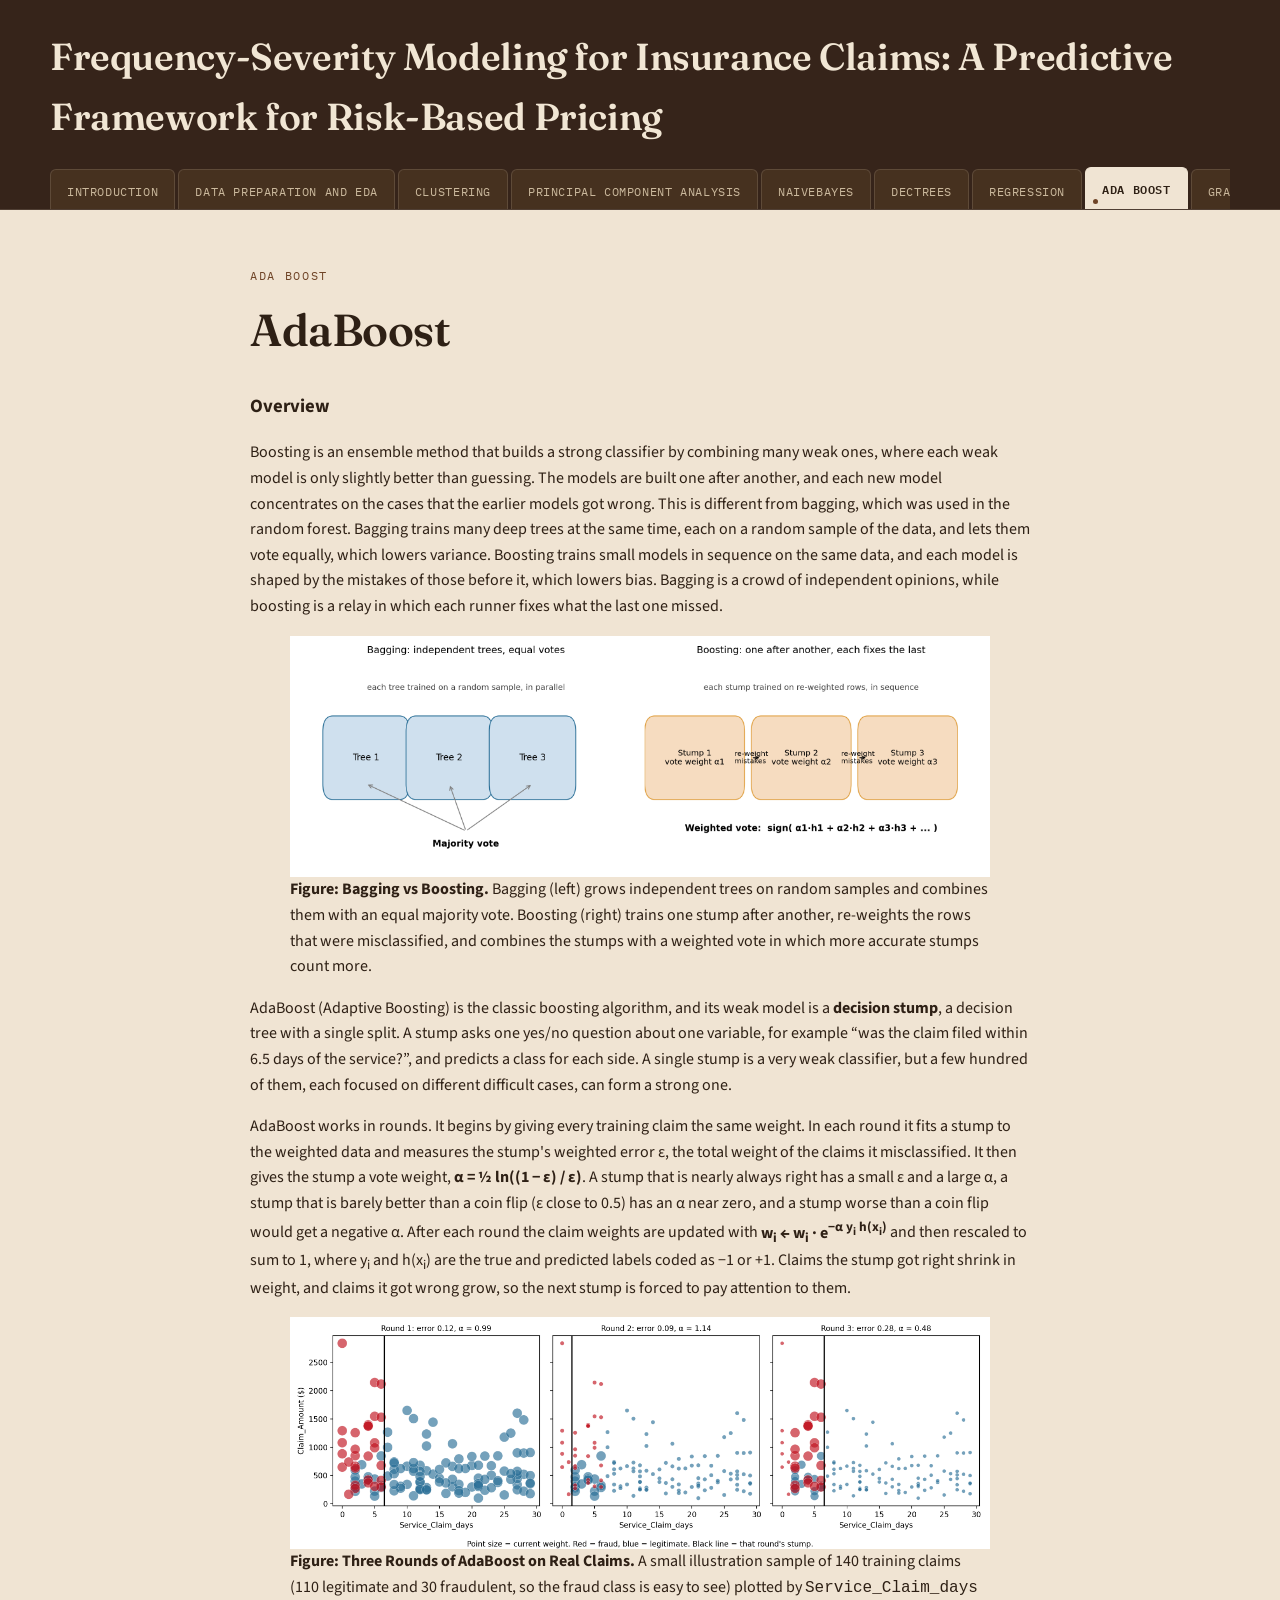
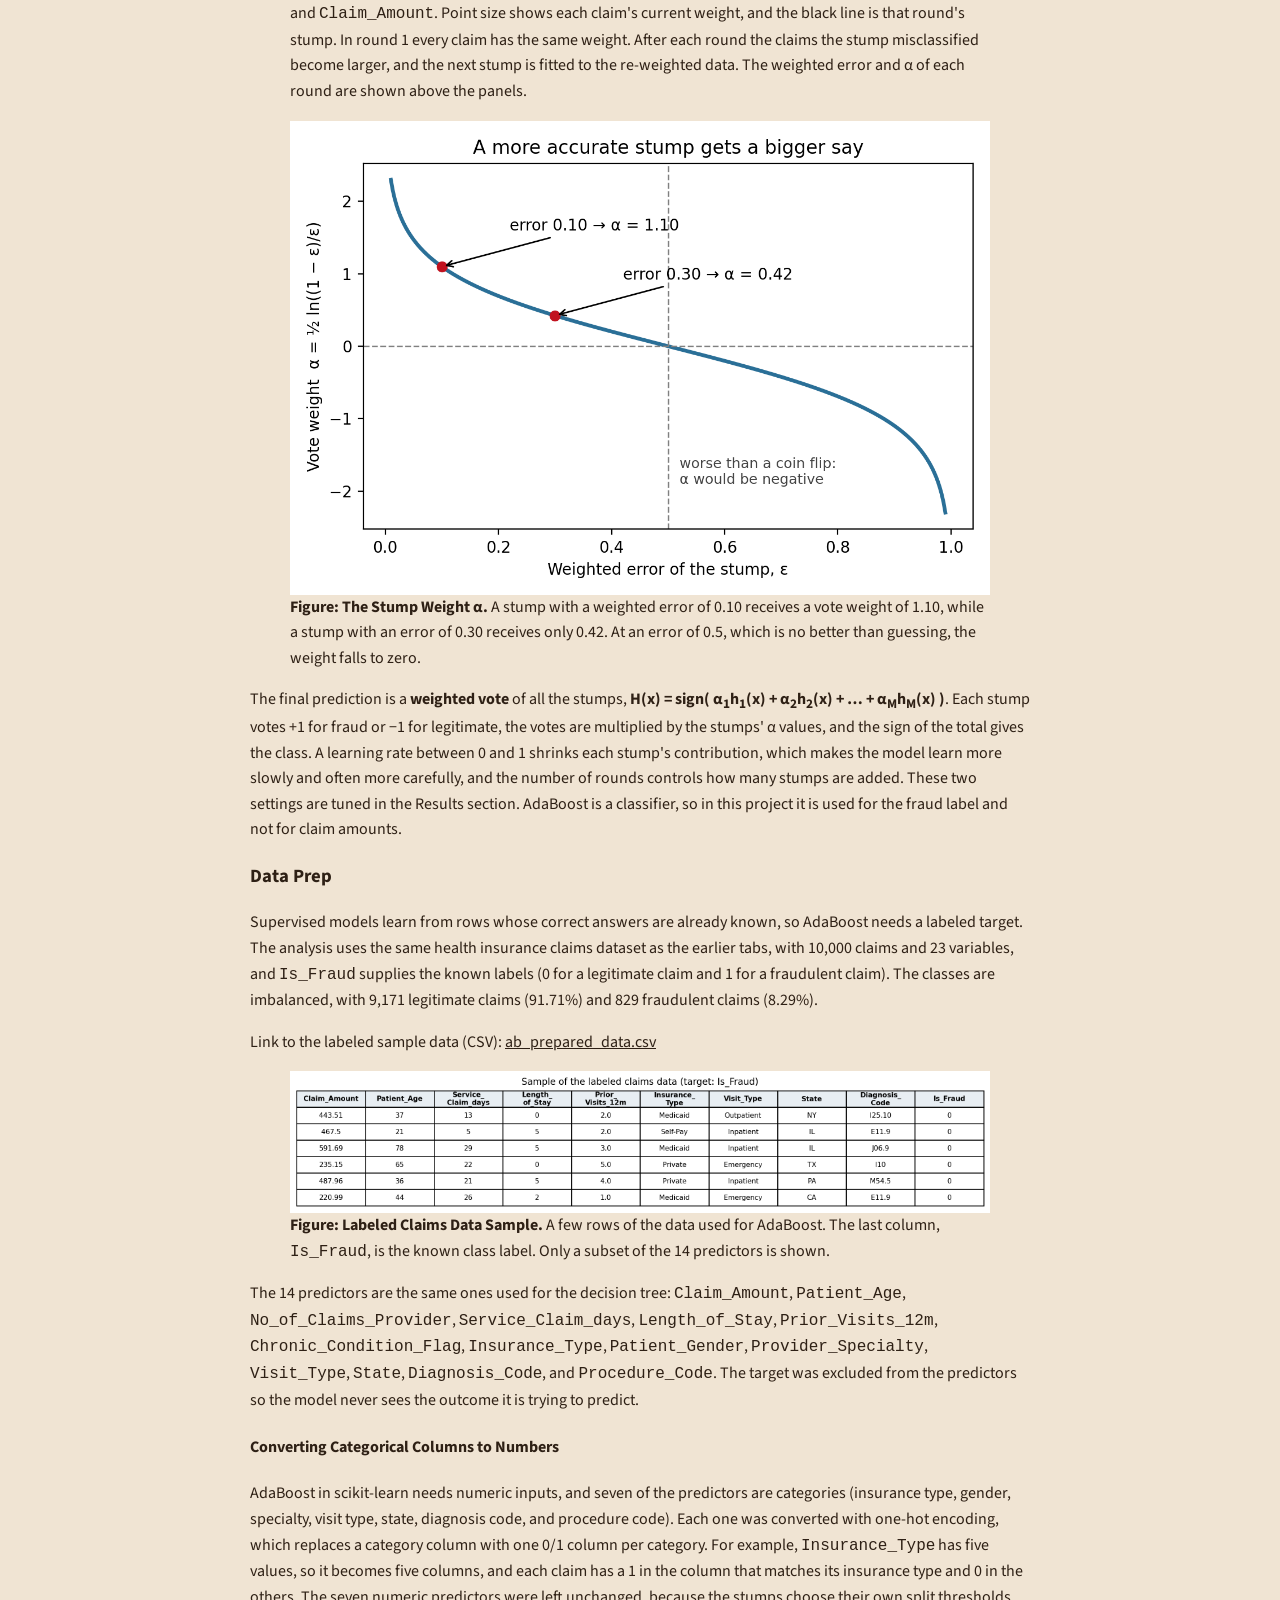
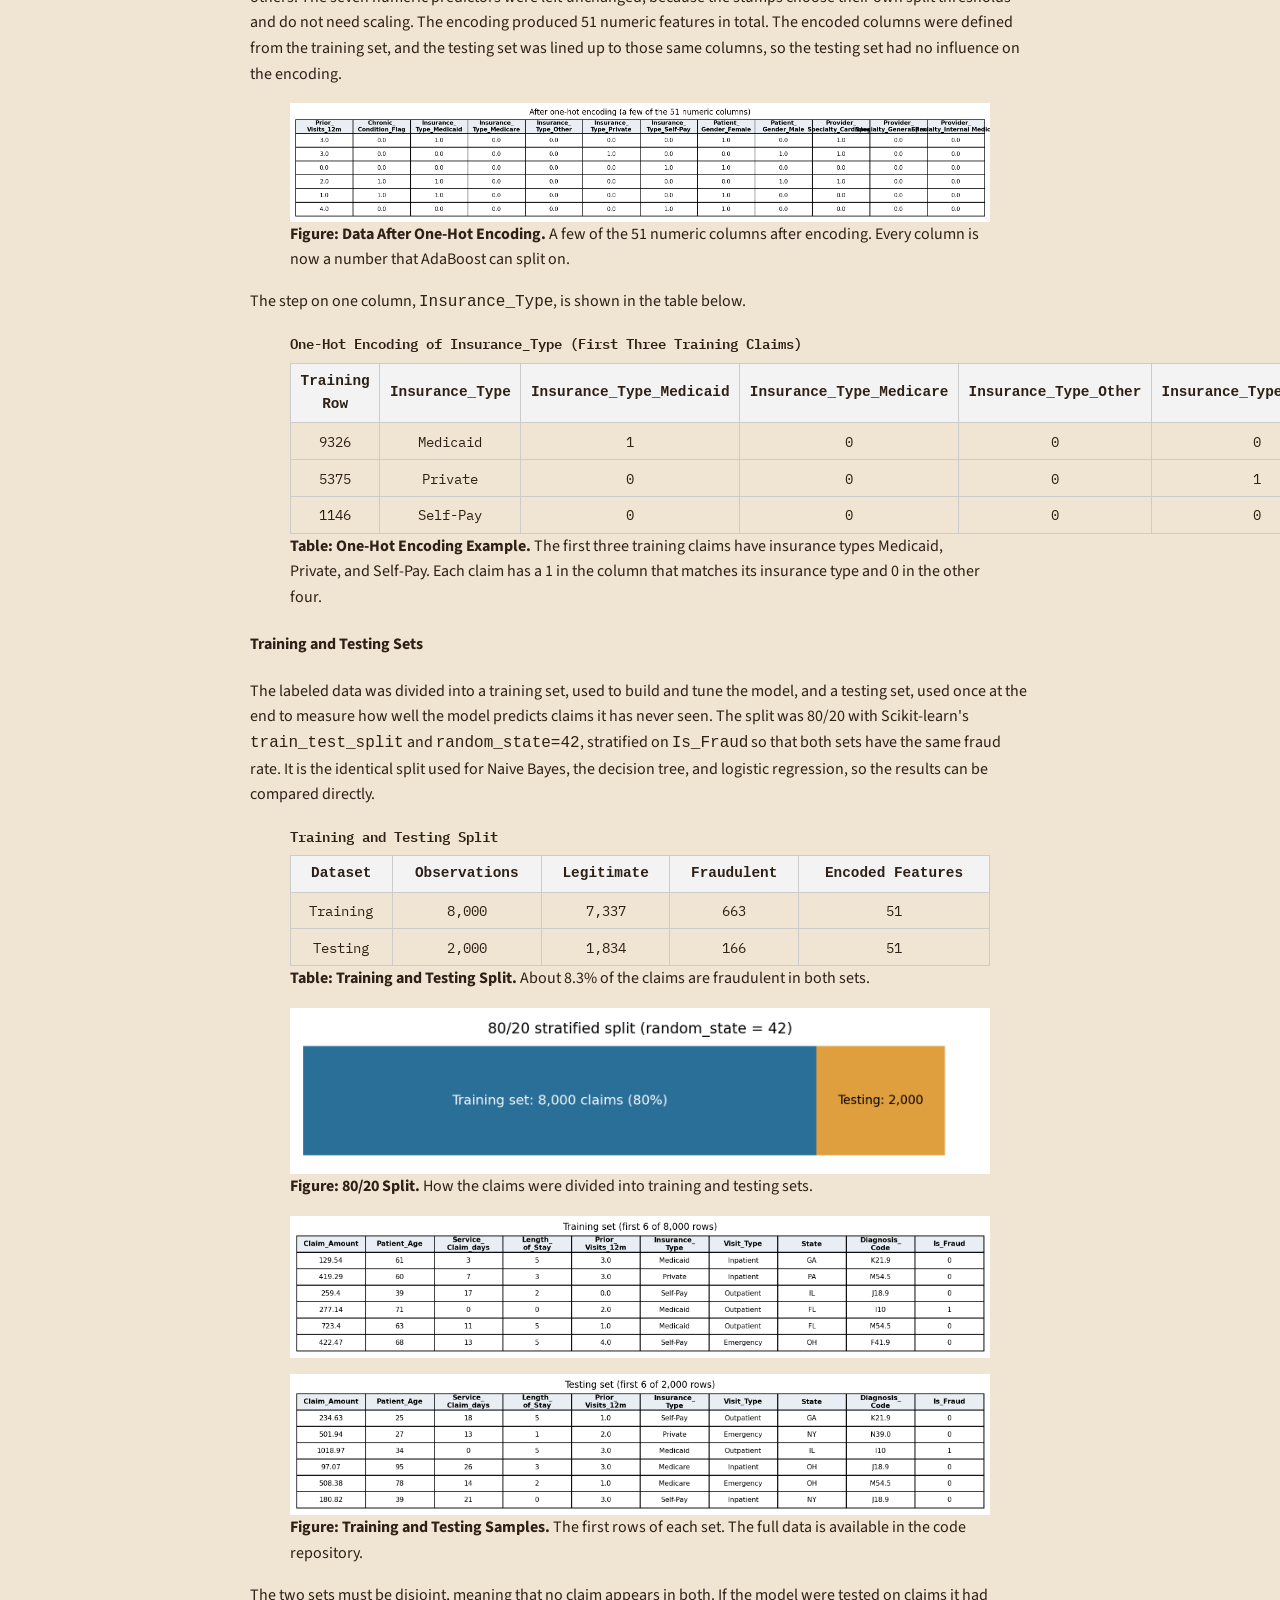
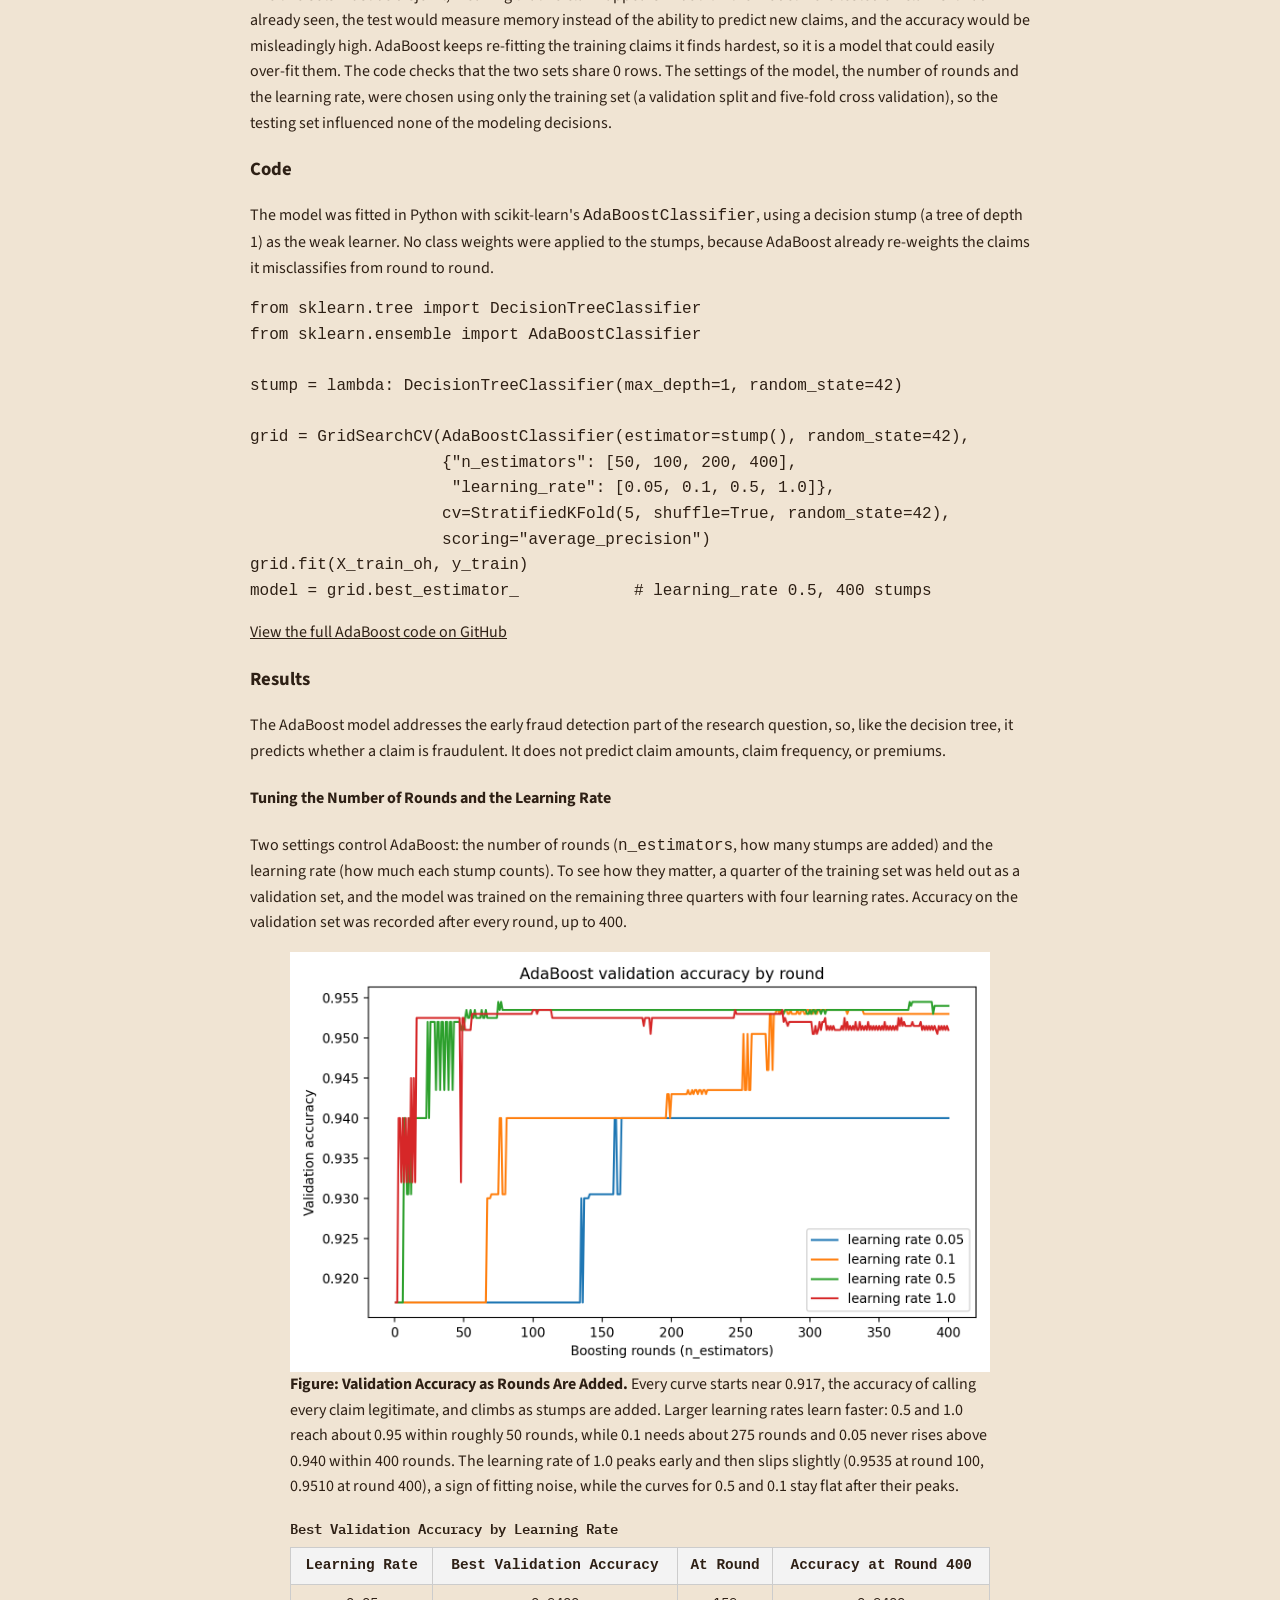
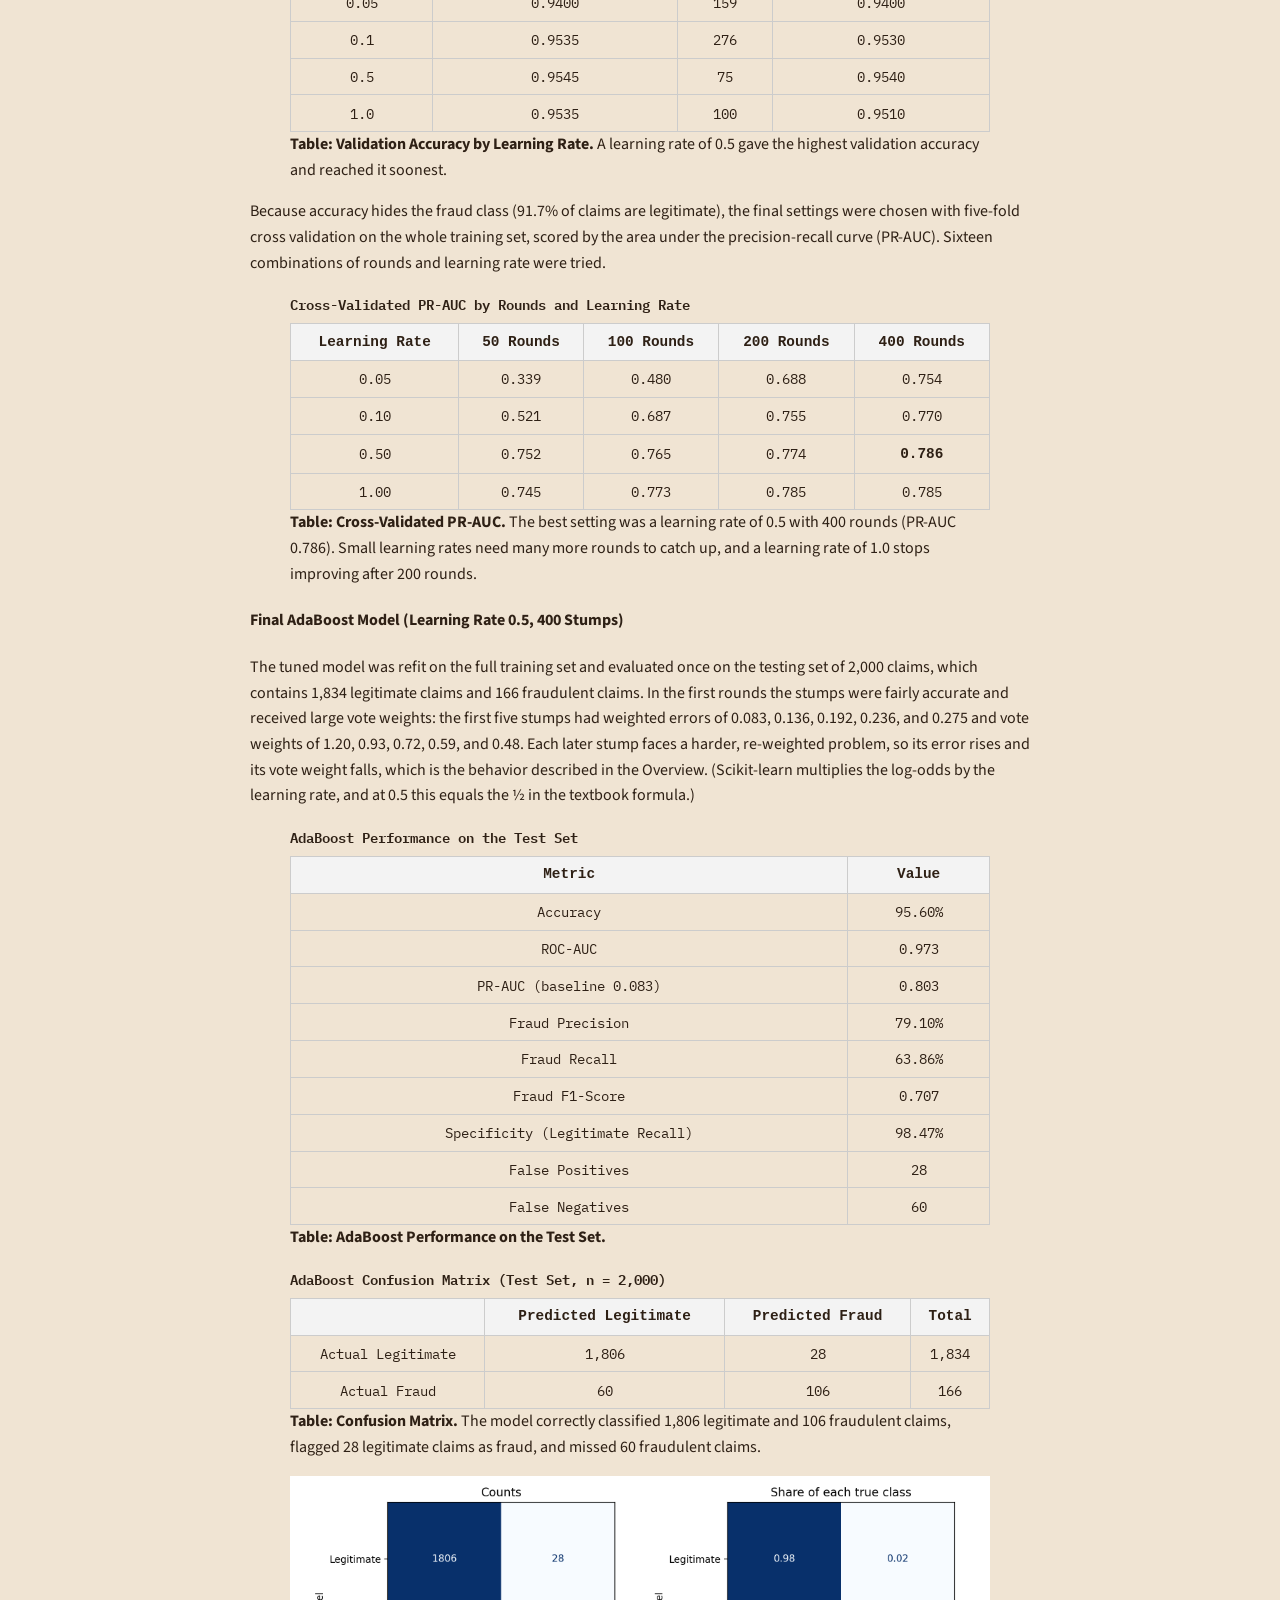
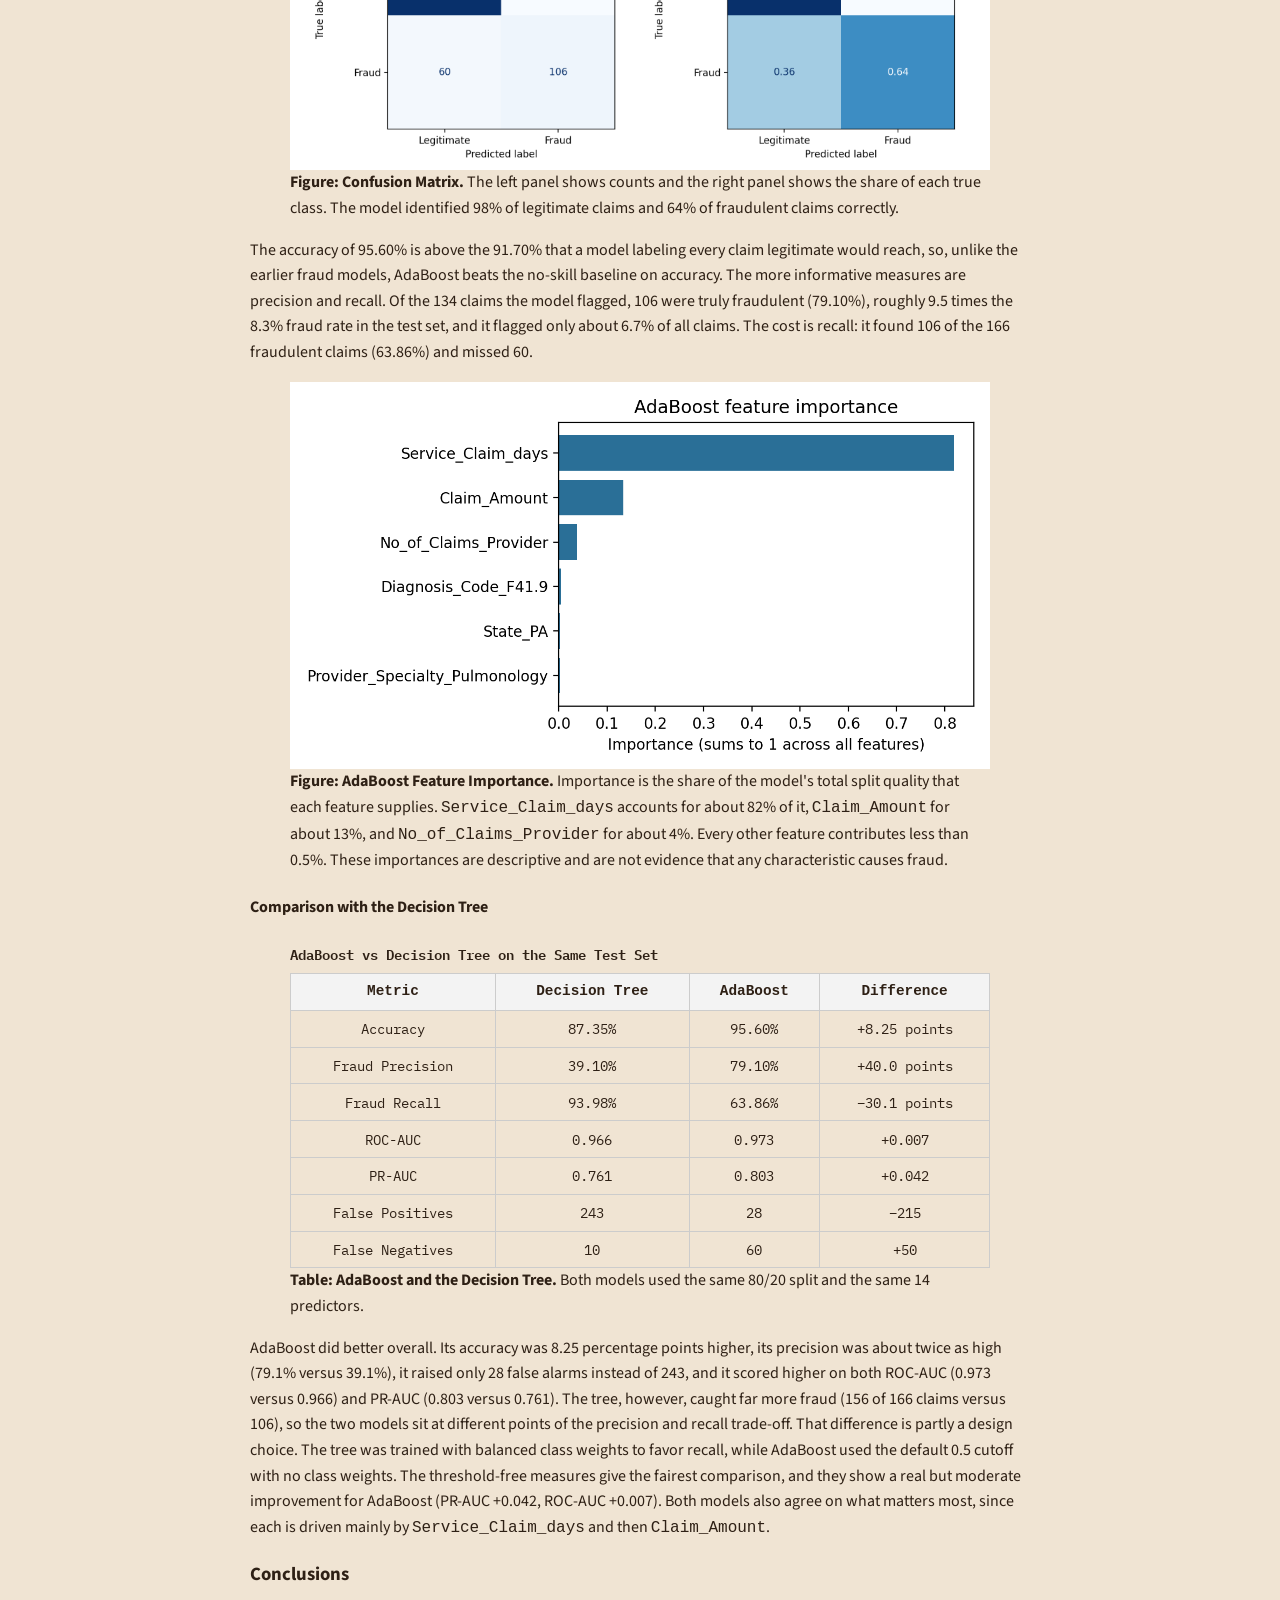
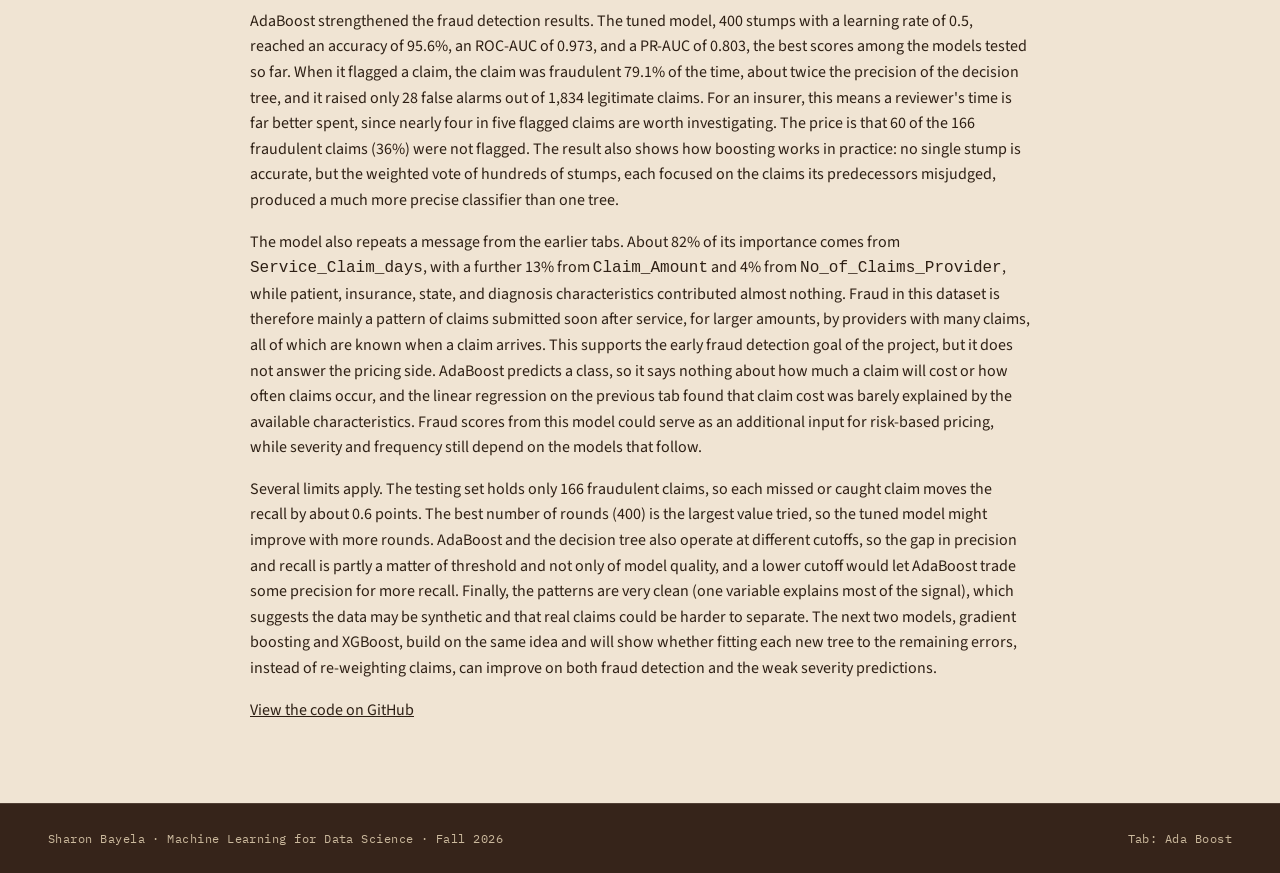
==== commit ccd872ea: "Revise one-hot encoding display to table format Updated the presentation of one-hot encoding for Ins" ====
--- a/adaboost.html
+++ b/adaboost.html
@@ -89,12 +89,30 @@
         <figcaption><strong>Figure: Data After One-Hot Encoding.</strong> A few of the 51 numeric columns after encoding. Every column is now a number that AdaBoost can split on.</figcaption>
       </figure>
 
-      <p>The step on one column, <code>Insurance_Type</code>, is shown below. The first three training claims are Medicaid, Private, and Self-Pay, and each becomes a row with a single 1 in the matching column.</p>
-
-<pre><code>      Insurance_Type  Insurance_Type_Medicaid  Insurance_Type_Medicare  Insurance_Type_Other  Insurance_Type_Private  Insurance_Type_Self-Pay
-9326        Medicaid                        1                        0                     0                       0                        0
-5375         Private                        0                        0                     0                       1                        0
-1146        Self-Pay                        0                        0                     0                       0                        1</code></pre>
+      <p>The step on one column, <code>Insurance_Type</code>, is shown in the table below.</p>
+
+      <figure>
+        <table class="cluster-table">
+          <caption>One-Hot Encoding of Insurance_Type (First Three Training Claims)</caption>
+          <thead>
+            <tr>
+              <th>Training Row</th>
+              <th>Insurance_Type</th>
+              <th>Insurance_Type_Medicaid</th>
+              <th>Insurance_Type_Medicare</th>
+              <th>Insurance_Type_Other</th>
+              <th>Insurance_Type_Private</th>
+              <th>Insurance_Type_Self-Pay</th>
+            </tr>
+          </thead>
+          <tbody>
+            <tr><td>9326</td><td>Medicaid</td><td>1</td><td>0</td><td>0</td><td>0</td><td>0</td></tr>
+            <tr><td>5375</td><td>Private</td><td>0</td><td>0</td><td>0</td><td>1</td><td>0</td></tr>
+            <tr><td>1146</td><td>Self-Pay</td><td>0</td><td>0</td><td>0</td><td>0</td><td>1</td></tr>
+          </tbody>
+        </table>
+        <figcaption><strong>Table: One-Hot Encoding Example.</strong> The first three training claims have insurance types Medicaid, Private, and Self-Pay. Each claim has a 1 in the column that matches its insurance type and 0 in the other four.</figcaption>
+      </figure>
 
       <h4>Training and Testing Sets</h4>
 
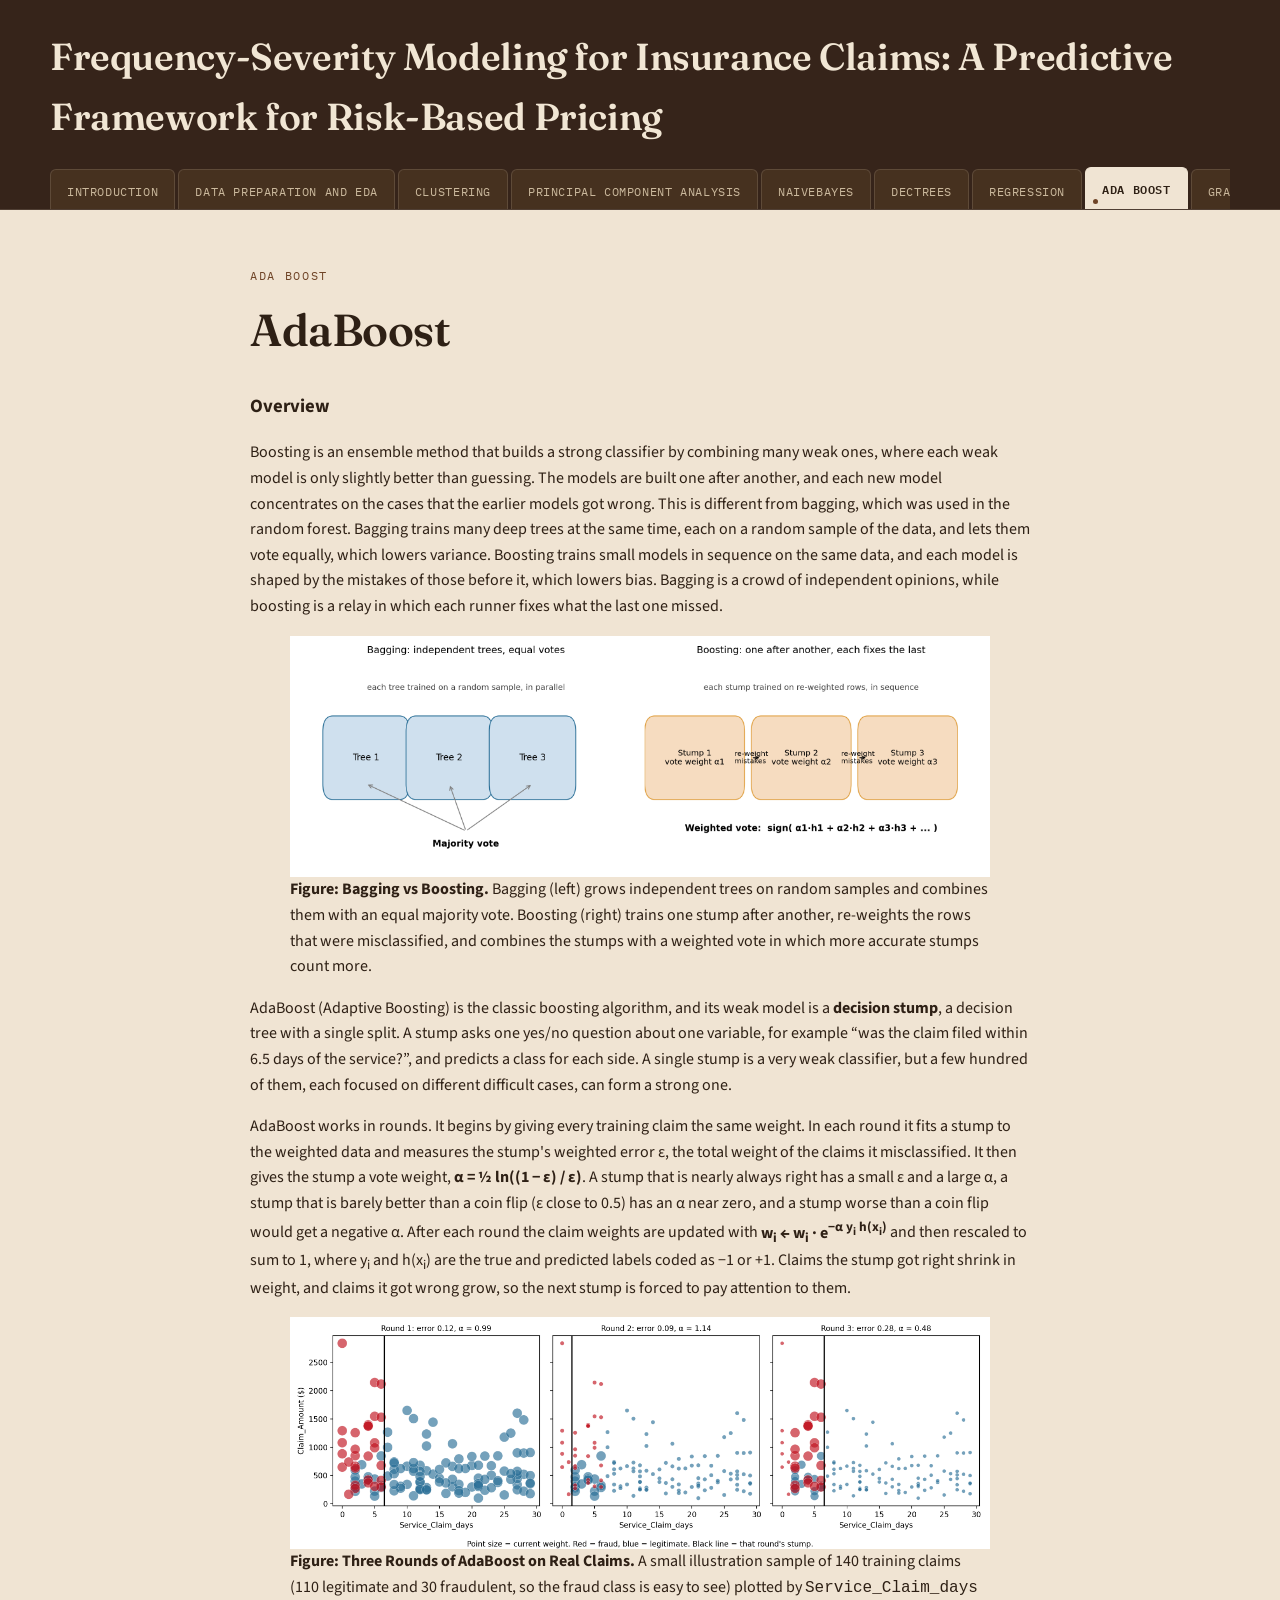
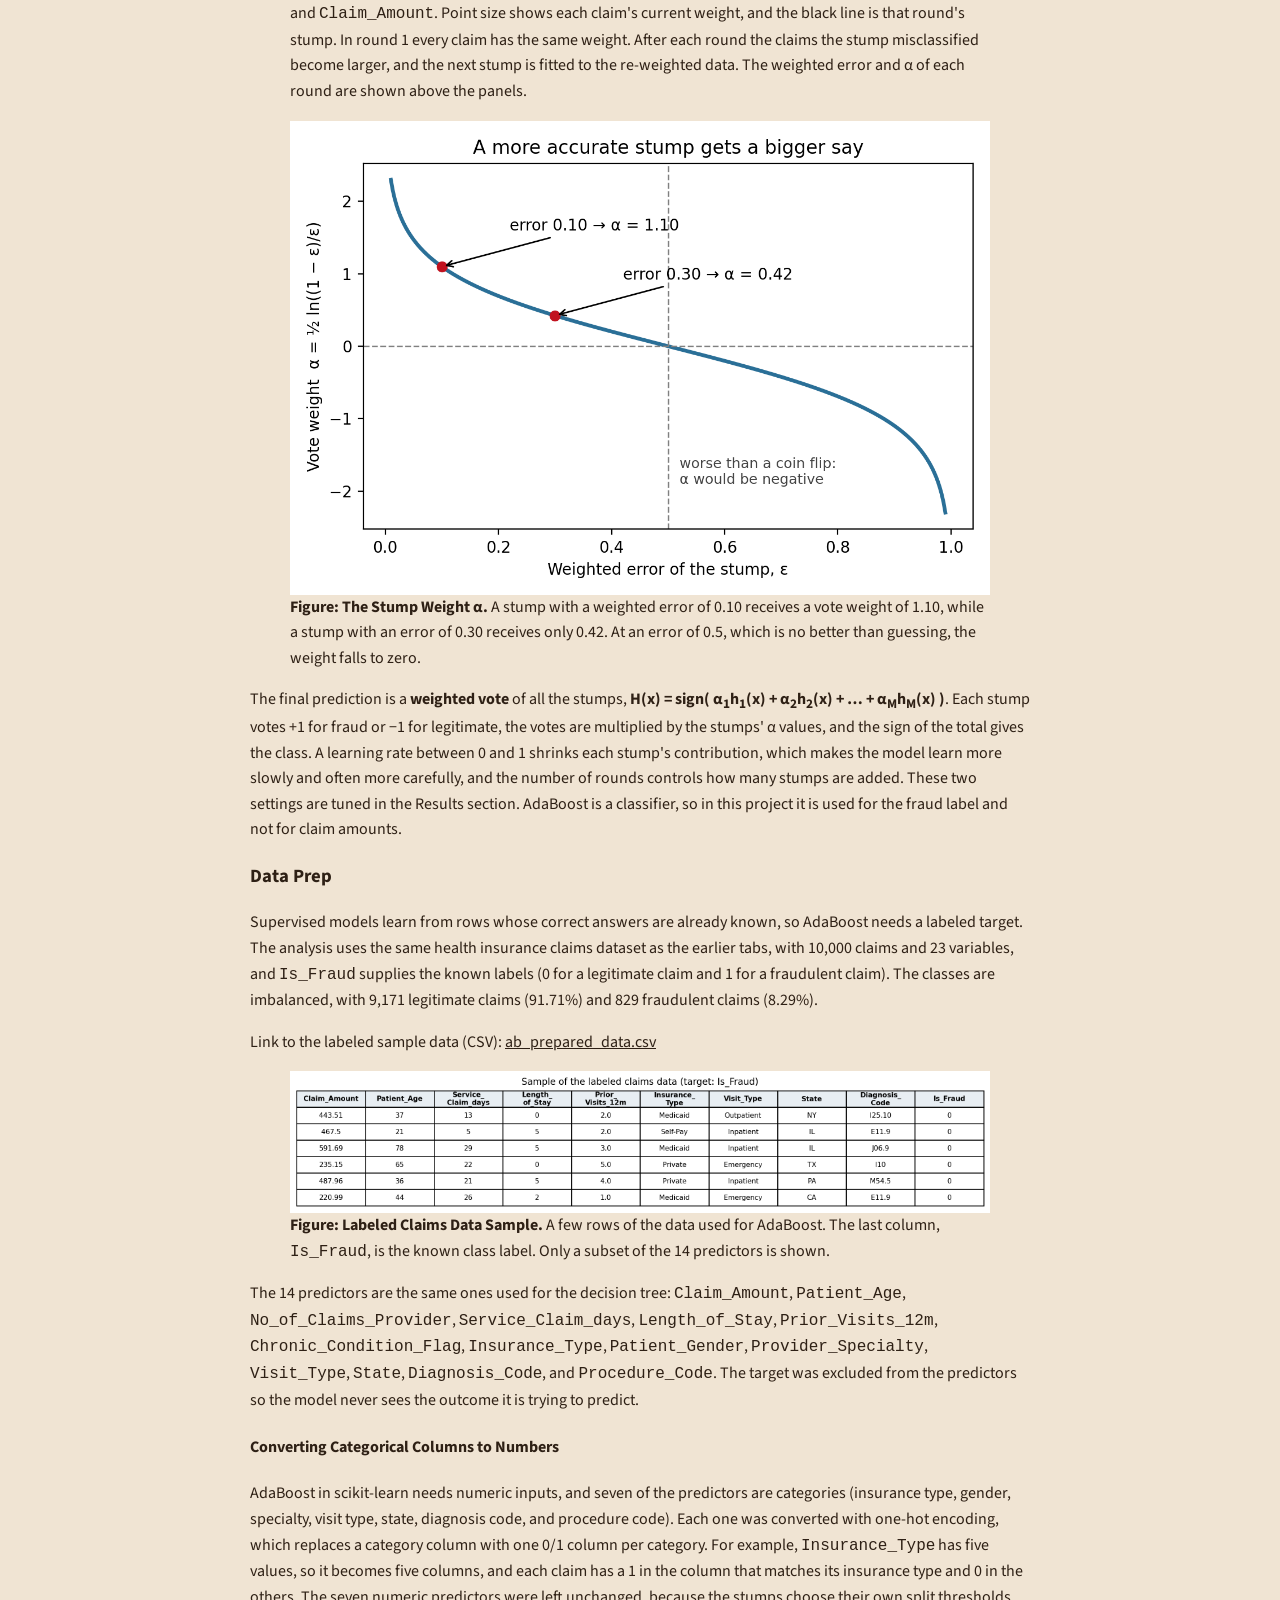
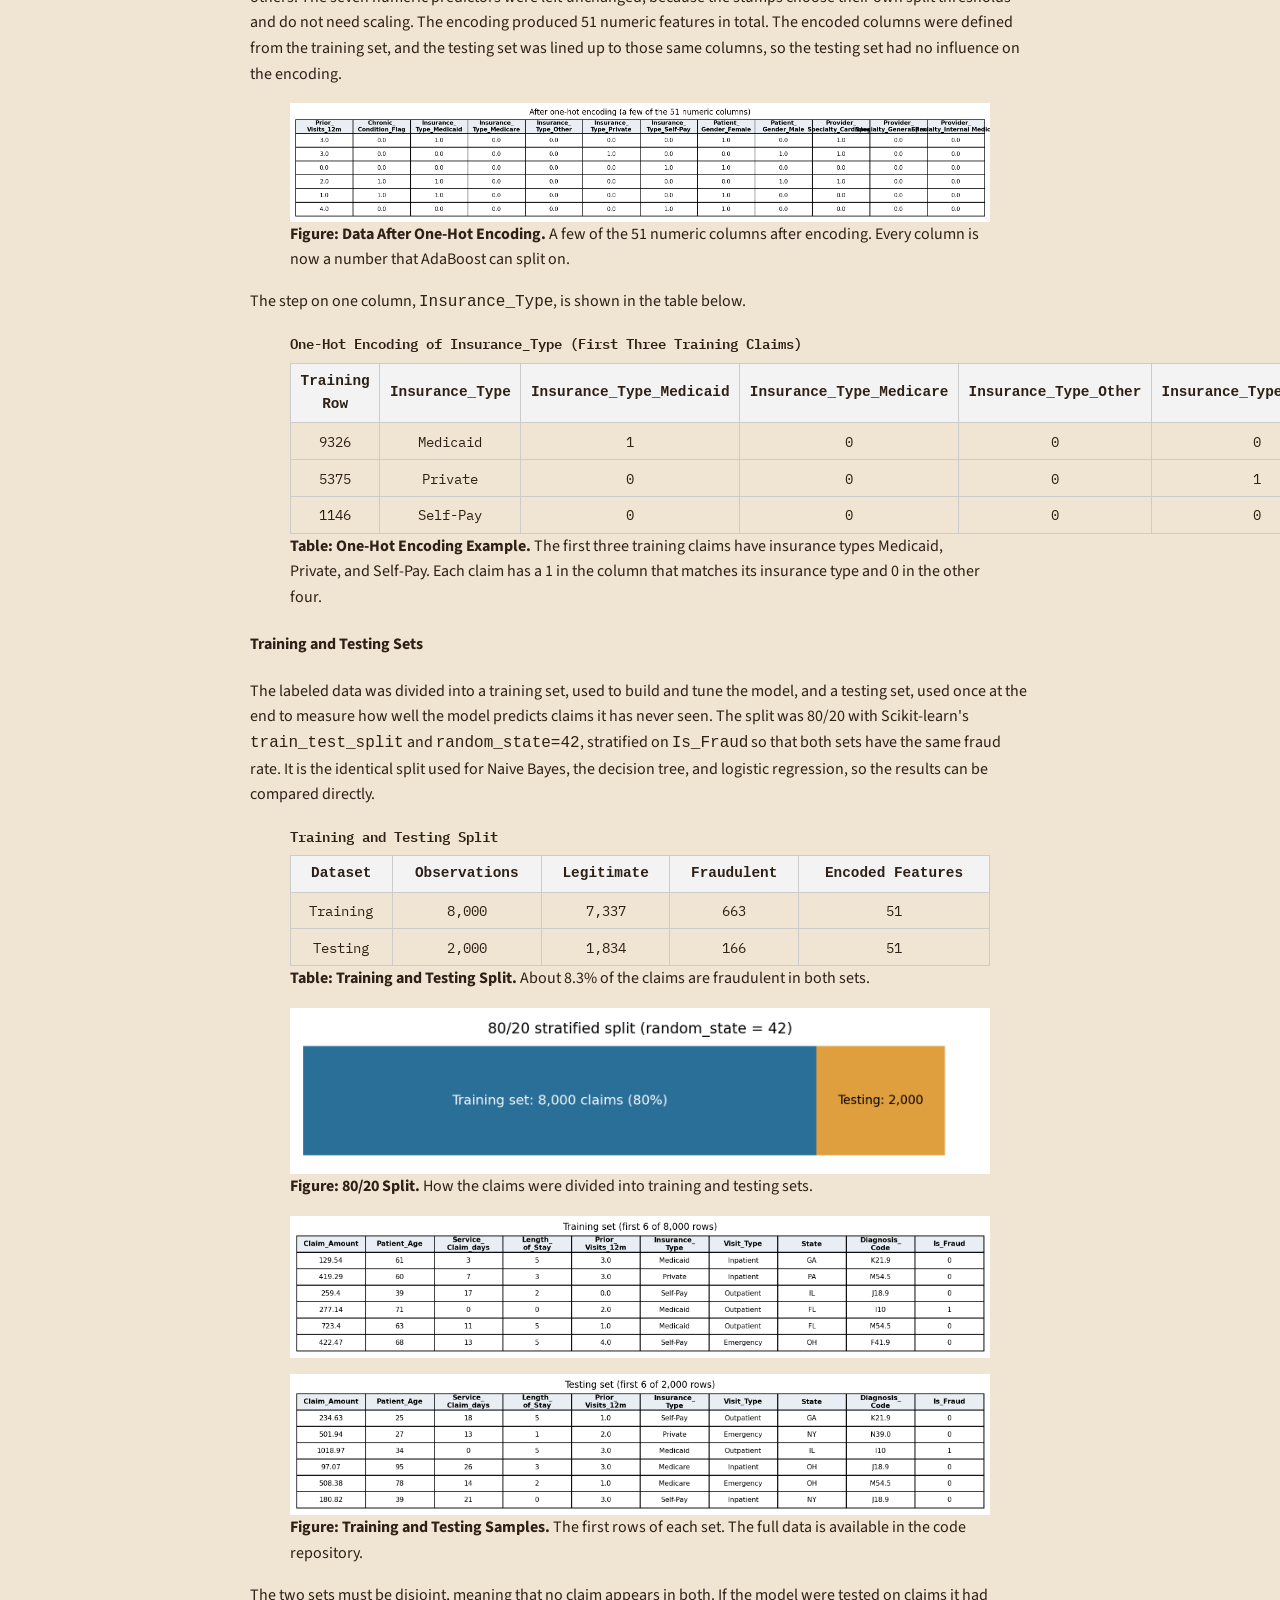
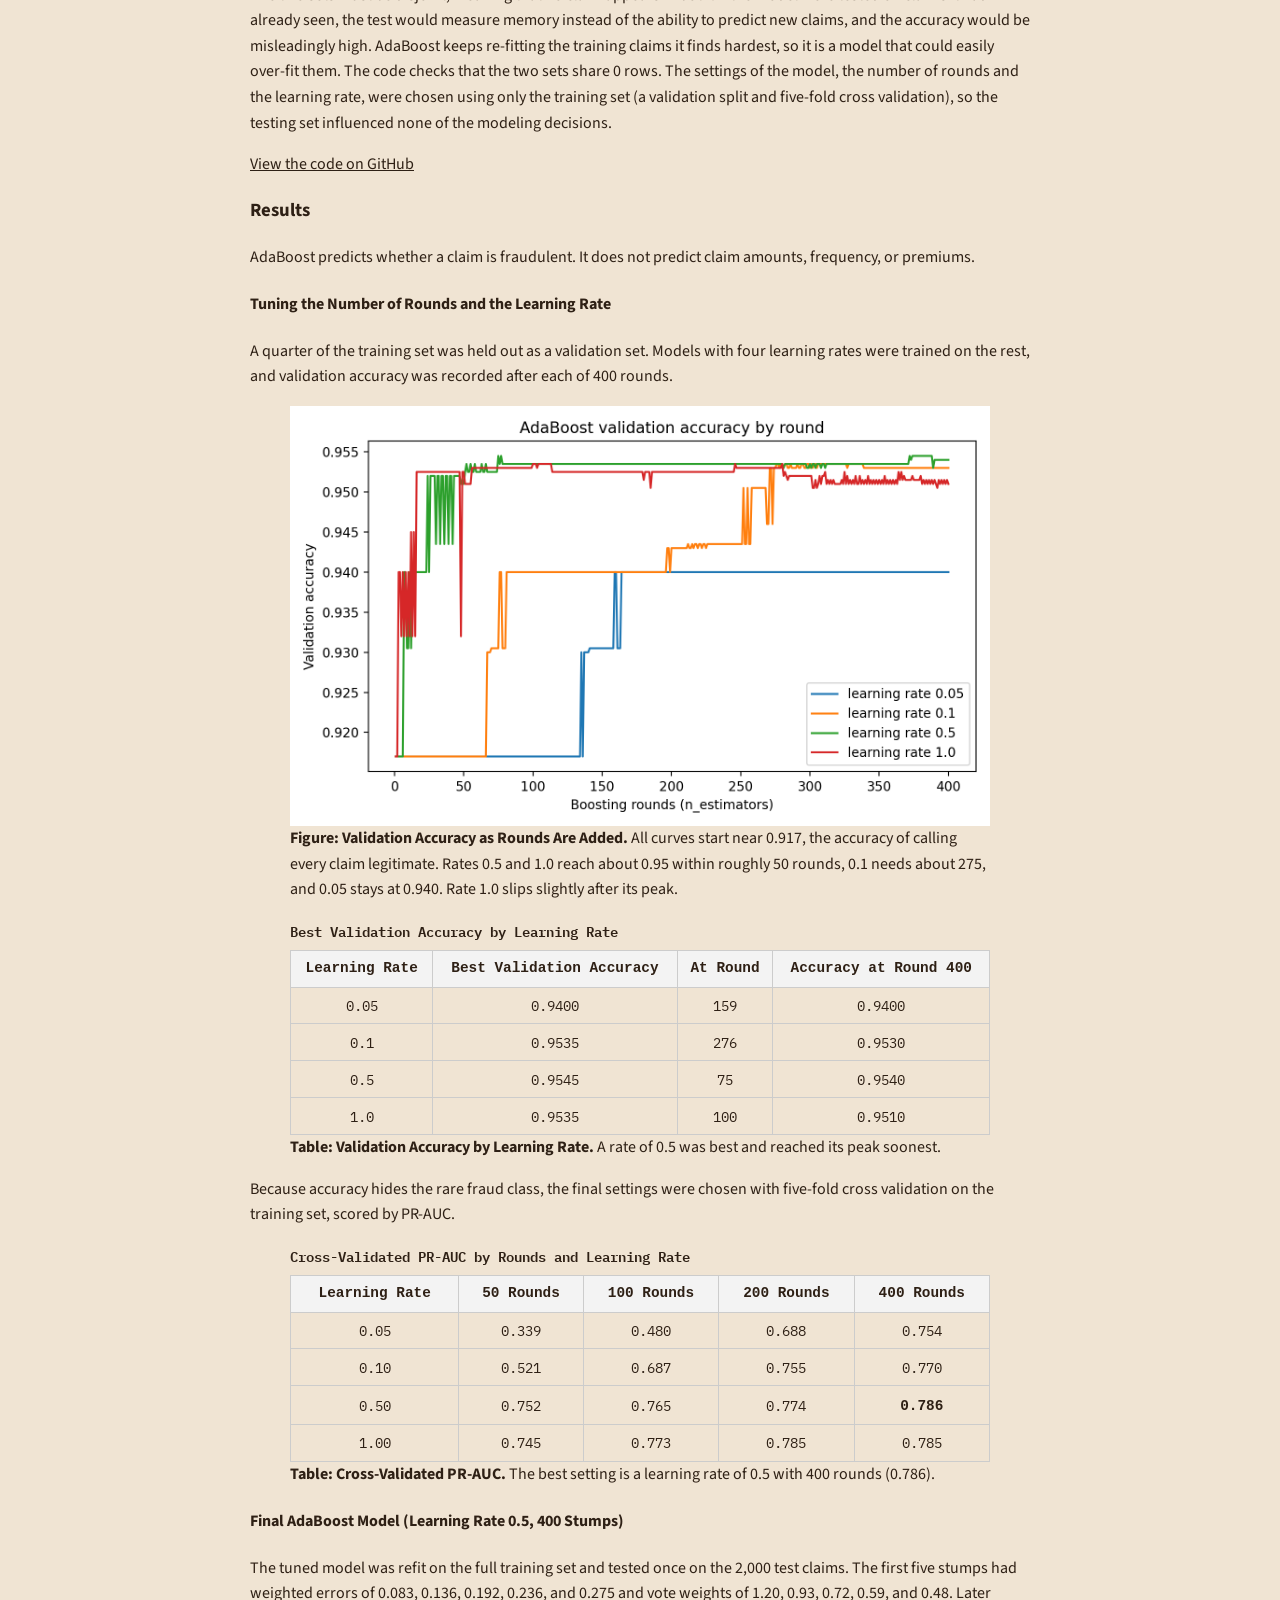
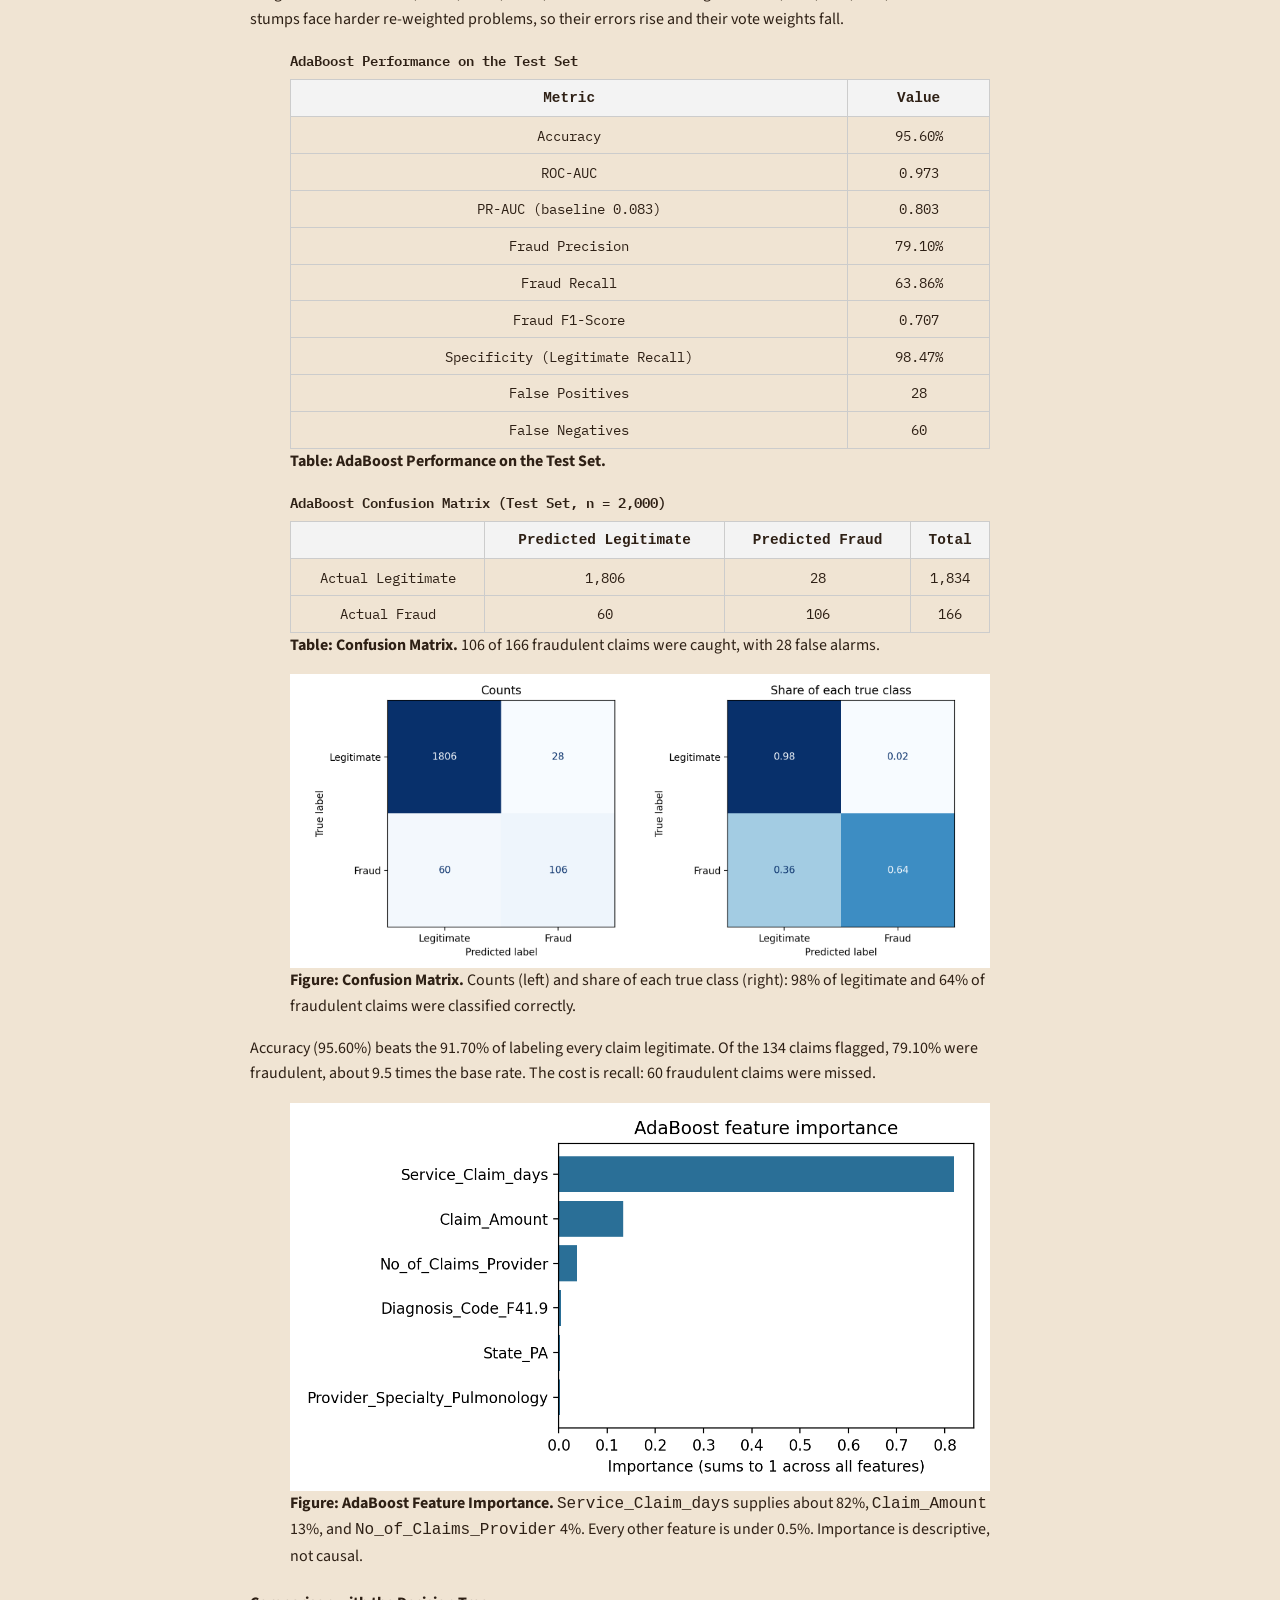
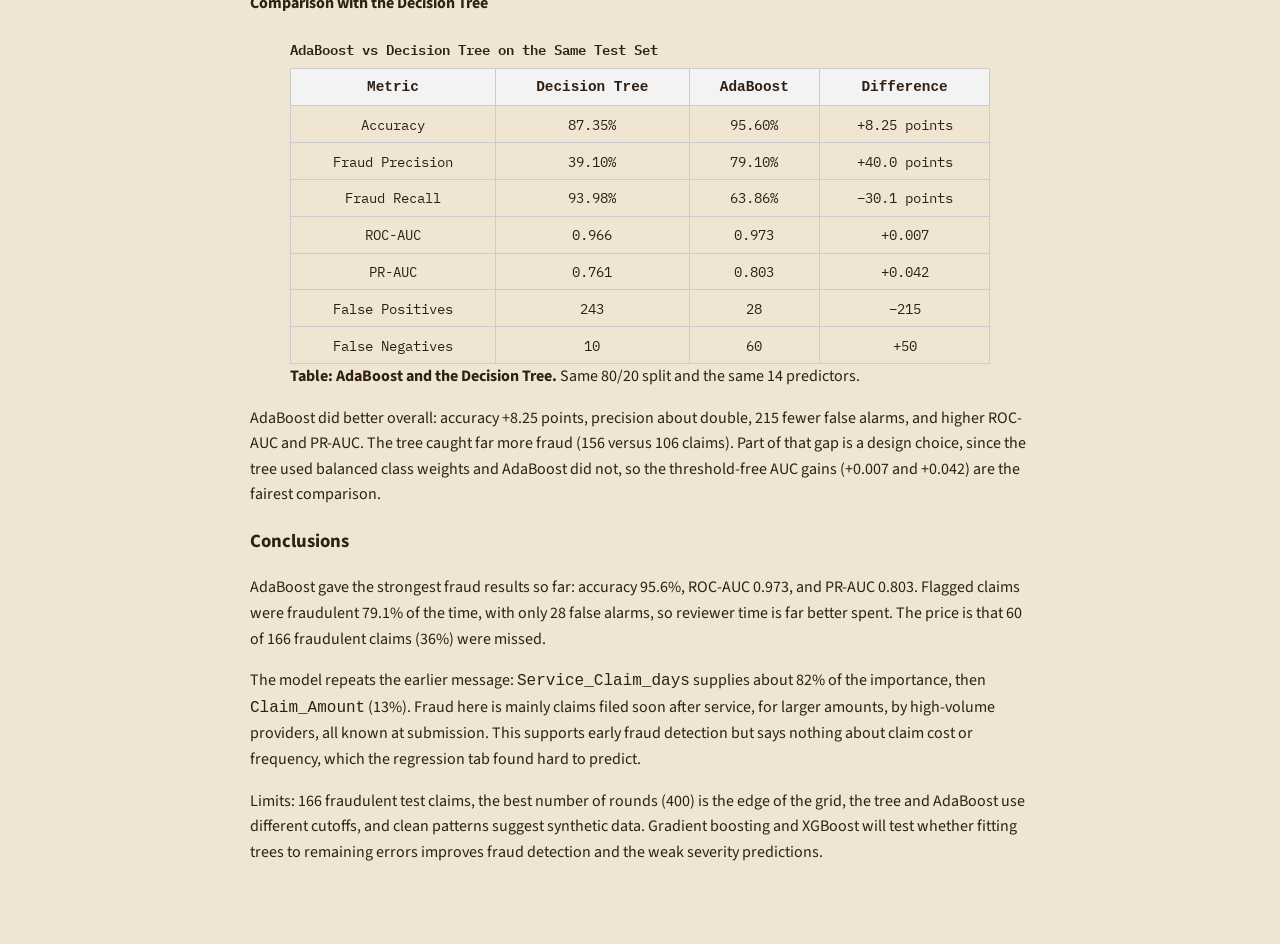
==== commit 0c088f06: "Refine AdaBoost model results and conclusions AdaBoost achieved an accuracy of 95.6% with a PR-AUC o" ====
--- a/adaboost.html
+++ b/adaboost.html
@@ -144,43 +144,25 @@
       <p>The two sets must be disjoint, meaning that no claim appears in both. If the model were tested on claims it had already seen, the test would measure memory instead of the ability to predict new claims, and the accuracy would be misleadingly high. AdaBoost keeps re-fitting the training claims it finds hardest, so it is a model that could easily over-fit them. The code checks that the two sets share 0 rows. The settings of the model, the number of rounds and the learning rate, were chosen using only the training set (a validation split and five-fold cross validation), so the testing set influenced none of the modeling decisions.</p>
     </section>
 
-    <!-- CODE -->
-    <section id="code" class="content-section">
-      <h3>Code</h3>
-
-      <p>The model was fitted in Python with scikit-learn's <code>AdaBoostClassifier</code>, using a decision stump (a tree of depth 1) as the weak learner. No class weights were applied to the stumps, because AdaBoost already re-weights the claims it misclassifies from round to round.</p>
-
-<pre><code>from sklearn.tree import DecisionTreeClassifier
-from sklearn.ensemble import AdaBoostClassifier
-
-stump = lambda: DecisionTreeClassifier(max_depth=1, random_state=42)
-
-grid = GridSearchCV(AdaBoostClassifier(estimator=stump(), random_state=42),
-                    {"n_estimators": [50, 100, 200, 400],
-                     "learning_rate": [0.05, 0.1, 0.5, 1.0]},
-                    cv=StratifiedKFold(5, shuffle=True, random_state=42),
-                    scoring="average_precision")
-grid.fit(X_train_oh, y_train)
-model = grid.best_estimator_            # learning_rate 0.5, 400 stumps</code></pre>
-
       <p>
-        <a href="https://github.com/SharonBayela/Machine_learning_project_F26.git" target="_blank" rel="noopener">View the full AdaBoost code on GitHub</a>
-      </p>
-    </section>
+      <a href="https://github.com/SharonBayela/Machine_learning_project_F26.git" target="_blank" rel="noopener">
+          View the code on GitHub
+      </a>
+    </p>
 
     <!-- RESULTS -->
     <section id="results" class="content-section">
       <h3>Results</h3>
 
-      <p>The AdaBoost model addresses the early fraud detection part of the research question, so, like the decision tree, it predicts whether a claim is fraudulent. It does not predict claim amounts, claim frequency, or premiums.</p>
+      <p>AdaBoost predicts whether a claim is fraudulent. It does not predict claim amounts, frequency, or premiums.</p>
 
       <h4>Tuning the Number of Rounds and the Learning Rate</h4>
 
-      <p>Two settings control AdaBoost: the number of rounds (<code>n_estimators</code>, how many stumps are added) and the learning rate (how much each stump counts). To see how they matter, a quarter of the training set was held out as a validation set, and the model was trained on the remaining three quarters with four learning rates. Accuracy on the validation set was recorded after every round, up to 400.</p>
+      <p>A quarter of the training set was held out as a validation set. Models with four learning rates were trained on the rest, and validation accuracy was recorded after each of 400 rounds.</p>
 
       <figure>
         <img src="images/ab_validation_curve.png" alt="Validation accuracy by number of AdaBoost rounds for four learning rates" style="width:100%; height:auto; display:block;">
-        <figcaption><strong>Figure: Validation Accuracy as Rounds Are Added.</strong> Every curve starts near 0.917, the accuracy of calling every claim legitimate, and climbs as stumps are added. Larger learning rates learn faster: 0.5 and 1.0 reach about 0.95 within roughly 50 rounds, while 0.1 needs about 275 rounds and 0.05 never rises above 0.940 within 400 rounds. The learning rate of 1.0 peaks early and then slips slightly (0.9535 at round 100, 0.9510 at round 400), a sign of fitting noise, while the curves for 0.5 and 0.1 stay flat after their peaks.</figcaption>
+        <figcaption><strong>Figure: Validation Accuracy as Rounds Are Added.</strong> All curves start near 0.917, the accuracy of calling every claim legitimate. Rates 0.5 and 1.0 reach about 0.95 within roughly 50 rounds, 0.1 needs about 275, and 0.05 stays at 0.940. Rate 1.0 slips slightly after its peak.</figcaption>
       </figure>
 
       <figure>
@@ -194,10 +176,10 @@
             <tr><td>1.0</td><td>0.9535</td><td>100</td><td>0.9510</td></tr>
           </tbody>
         </table>
-        <figcaption><strong>Table: Validation Accuracy by Learning Rate.</strong> A learning rate of 0.5 gave the highest validation accuracy and reached it soonest.</figcaption>
-      </figure>
-
-      <p>Because accuracy hides the fraud class (91.7% of claims are legitimate), the final settings were chosen with five-fold cross validation on the whole training set, scored by the area under the precision-recall curve (PR-AUC). Sixteen combinations of rounds and learning rate were tried.</p>
+        <figcaption><strong>Table: Validation Accuracy by Learning Rate.</strong> A rate of 0.5 was best and reached its peak soonest.</figcaption>
+      </figure>
+
+      <p>Because accuracy hides the rare fraud class, the final settings were chosen with five-fold cross validation on the training set, scored by PR-AUC.</p>
 
       <figure>
         <table class="cluster-table">
@@ -210,12 +192,12 @@
             <tr><td>1.00</td><td>0.745</td><td>0.773</td><td>0.785</td><td>0.785</td></tr>
           </tbody>
         </table>
-        <figcaption><strong>Table: Cross-Validated PR-AUC.</strong> The best setting was a learning rate of 0.5 with 400 rounds (PR-AUC 0.786). Small learning rates need many more rounds to catch up, and a learning rate of 1.0 stops improving after 200 rounds.</figcaption>
+        <figcaption><strong>Table: Cross-Validated PR-AUC.</strong> The best setting is a learning rate of 0.5 with 400 rounds (0.786).</figcaption>
       </figure>
 
       <h4>Final AdaBoost Model (Learning Rate 0.5, 400 Stumps)</h4>
 
-      <p>The tuned model was refit on the full training set and evaluated once on the testing set of 2,000 claims, which contains 1,834 legitimate claims and 166 fraudulent claims. In the first rounds the stumps were fairly accurate and received large vote weights: the first five stumps had weighted errors of 0.083, 0.136, 0.192, 0.236, and 0.275 and vote weights of 1.20, 0.93, 0.72, 0.59, and 0.48. Each later stump faces a harder, re-weighted problem, so its error rises and its vote weight falls, which is the behavior described in the Overview. (Scikit-learn multiplies the log-odds by the learning rate, and at 0.5 this equals the &frac12; in the textbook formula.)</p>
+      <p>The tuned model was refit on the full training set and tested once on the 2,000 test claims. The first five stumps had weighted errors of 0.083, 0.136, 0.192, 0.236, and 0.275 and vote weights of 1.20, 0.93, 0.72, 0.59, and 0.48. Later stumps face harder re-weighted problems, so their errors rise and their vote weights fall.</p>
 
       <figure>
         <table class="cluster-table">
@@ -245,19 +227,19 @@
             <tr><td>Actual Fraud</td><td>60</td><td>106</td><td>166</td></tr>
           </tbody>
         </table>
-        <figcaption><strong>Table: Confusion Matrix.</strong> The model correctly classified 1,806 legitimate and 106 fraudulent claims, flagged 28 legitimate claims as fraud, and missed 60 fraudulent claims.</figcaption>
+        <figcaption><strong>Table: Confusion Matrix.</strong> 106 of 166 fraudulent claims were caught, with 28 false alarms.</figcaption>
       </figure>
 
       <figure>
         <img src="images/ab_confusion_matrix.png" alt="AdaBoost confusion matrix, counts and normalized by true class" style="width:100%; height:auto; display:block;">
-        <figcaption><strong>Figure: Confusion Matrix.</strong> The left panel shows counts and the right panel shows the share of each true class. The model identified 98% of legitimate claims and 64% of fraudulent claims correctly.</figcaption>
-      </figure>
-
-      <p>The accuracy of 95.60% is above the 91.70% that a model labeling every claim legitimate would reach, so, unlike the earlier fraud models, AdaBoost beats the no-skill baseline on accuracy. The more informative measures are precision and recall. Of the 134 claims the model flagged, 106 were truly fraudulent (79.10%), roughly 9.5 times the 8.3% fraud rate in the test set, and it flagged only about 6.7% of all claims. The cost is recall: it found 106 of the 166 fraudulent claims (63.86%) and missed 60.</p>
+        <figcaption><strong>Figure: Confusion Matrix.</strong> Counts (left) and share of each true class (right): 98% of legitimate and 64% of fraudulent claims were classified correctly.</figcaption>
+      </figure>
+
+      <p>Accuracy (95.60%) beats the 91.70% of labeling every claim legitimate. Of the 134 claims flagged, 79.10% were fraudulent, about 9.5 times the base rate. The cost is recall: 60 fraudulent claims were missed.</p>
 
       <figure>
         <img src="images/ab_importance.png" alt="AdaBoost feature importance" style="width:100%; height:auto; display:block;">
-        <figcaption><strong>Figure: AdaBoost Feature Importance.</strong> Importance is the share of the model's total split quality that each feature supplies. <code>Service_Claim_days</code> accounts for about 82% of it, <code>Claim_Amount</code> for about 13%, and <code>No_of_Claims_Provider</code> for about 4%. Every other feature contributes less than 0.5%. These importances are descriptive and are not evidence that any characteristic causes fraud.</figcaption>
+        <figcaption><strong>Figure: AdaBoost Feature Importance.</strong> <code>Service_Claim_days</code> supplies about 82%, <code>Claim_Amount</code> 13%, and <code>No_of_Claims_Provider</code> 4%. Every other feature is under 0.5%. Importance is descriptive, not causal.</figcaption>
       </figure>
 
       <h4>Comparison with the Decision Tree</h4>
@@ -276,33 +258,19 @@
             <tr><td>False Negatives</td><td>10</td><td>60</td><td>+50</td></tr>
           </tbody>
         </table>
-        <figcaption><strong>Table: AdaBoost and the Decision Tree.</strong> Both models used the same 80/20 split and the same 14 predictors.</figcaption>
-      </figure>
-
-      <p>AdaBoost did better overall. Its accuracy was 8.25 percentage points higher, its precision was about twice as high (79.1% versus 39.1%), it raised only 28 false alarms instead of 243, and it scored higher on both ROC-AUC (0.973 versus 0.966) and PR-AUC (0.803 versus 0.761). The tree, however, caught far more fraud (156 of 166 claims versus 106), so the two models sit at different points of the precision and recall trade-off. That difference is partly a design choice. The tree was trained with balanced class weights to favor recall, while AdaBoost used the default 0.5 cutoff with no class weights. The threshold-free measures give the fairest comparison, and they show a real but moderate improvement for AdaBoost (PR-AUC +0.042, ROC-AUC +0.007). Both models also agree on what matters most, since each is driven mainly by <code>Service_Claim_days</code> and then <code>Claim_Amount</code>.</p>
+        <figcaption><strong>Table: AdaBoost and the Decision Tree.</strong> Same 80/20 split and the same 14 predictors.</figcaption>
+      </figure>
+
+      <p>AdaBoost did better overall: accuracy +8.25 points, precision about double, 215 fewer false alarms, and higher ROC-AUC and PR-AUC. The tree caught far more fraud (156 versus 106 claims). Part of that gap is a design choice, since the tree used balanced class weights and AdaBoost did not, so the threshold-free AUC gains (+0.007 and +0.042) are the fairest comparison.</p>
     </section>
 
     <!-- CONCLUSIONS -->
     <section id="conclusions" class="content-section">
       <h3>Conclusions</h3>
 
-      <p>AdaBoost strengthened the fraud detection results. The tuned model, 400 stumps with a learning rate of 0.5, reached an accuracy of 95.6%, an ROC-AUC of 0.973, and a PR-AUC of 0.803, the best scores among the models tested so far. When it flagged a claim, the claim was fraudulent 79.1% of the time, about twice the precision of the decision tree, and it raised only 28 false alarms out of 1,834 legitimate claims. For an insurer, this means a reviewer's time is far better spent, since nearly four in five flagged claims are worth investigating. The price is that 60 of the 166 fraudulent claims (36%) were not flagged. The result also shows how boosting works in practice: no single stump is accurate, but the weighted vote of hundreds of stumps, each focused on the claims its predecessors misjudged, produced a much more precise classifier than one tree.</p>
-
-      <p>The model also repeats a message from the earlier tabs. About 82% of its importance comes from <code>Service_Claim_days</code>, with a further 13% from <code>Claim_Amount</code> and 4% from <code>No_of_Claims_Provider</code>, while patient, insurance, state, and diagnosis characteristics contributed almost nothing. Fraud in this dataset is therefore mainly a pattern of claims submitted soon after service, for larger amounts, by providers with many claims, all of which are known when a claim arrives. This supports the early fraud detection goal of the project, but it does not answer the pricing side. AdaBoost predicts a class, so it says nothing about how much a claim will cost or how often claims occur, and the linear regression on the previous tab found that claim cost was barely explained by the available characteristics. Fraud scores from this model could serve as an additional input for risk-based pricing, while severity and frequency still depend on the models that follow.</p>
-
-      <p>Several limits apply. The testing set holds only 166 fraudulent claims, so each missed or caught claim moves the recall by about 0.6 points. The best number of rounds (400) is the largest value tried, so the tuned model might improve with more rounds. AdaBoost and the decision tree also operate at different cutoffs, so the gap in precision and recall is partly a matter of threshold and not only of model quality, and a lower cutoff would let AdaBoost trade some precision for more recall. Finally, the patterns are very clean (one variable explains most of the signal), which suggests the data may be synthetic and that real claims could be harder to separate. The next two models, gradient boosting and XGBoost, build on the same idea and will show whether fitting each new tree to the remaining errors, instead of re-weighting claims, can improve on both fraud detection and the weak severity predictions.</p>
-    </section>
-
-    <p>
-      <a href="https://github.com/SharonBayela/Machine_learning_project_F26.git" target="_blank" rel="noopener">
-          View the code on GitHub
-      </a>
-    </p>
-  </div>
-</main>
-<footer class="site-footer">
-  <span>Sharon Bayela &middot; Machine Learning for Data Science &middot; Fall 2026</span>
-  <span>Tab: Ada Boost</span>
-</footer>
-</body>
-</html>
+      <p>AdaBoost gave the strongest fraud results so far: accuracy 95.6%, ROC-AUC 0.973, and PR-AUC 0.803. Flagged claims were fraudulent 79.1% of the time, with only 28 false alarms, so reviewer time is far better spent. The price is that 60 of 166 fraudulent claims (36%) were missed.</p>
+
+      <p>The model repeats the earlier message: <code>Service_Claim_days</code> supplies about 82% of the importance, then <code>Claim_Amount</code> (13%). Fraud here is mainly claims filed soon after service, for larger amounts, by high-volume providers, all known at submission. This supports early fraud detection but says nothing about claim cost or frequency, which the regression tab found hard to predict.</p>
+
+      <p>Limits: 166 fraudulent test claims, the best number of rounds (400) is the edge of the grid, the tree and AdaBoost use different cutoffs, and clean patterns suggest synthetic data. Gradient boosting and XGBoost will test whether fitting trees to remaining errors improves fraud detection and the weak severity predictions.</p>
+    </section>
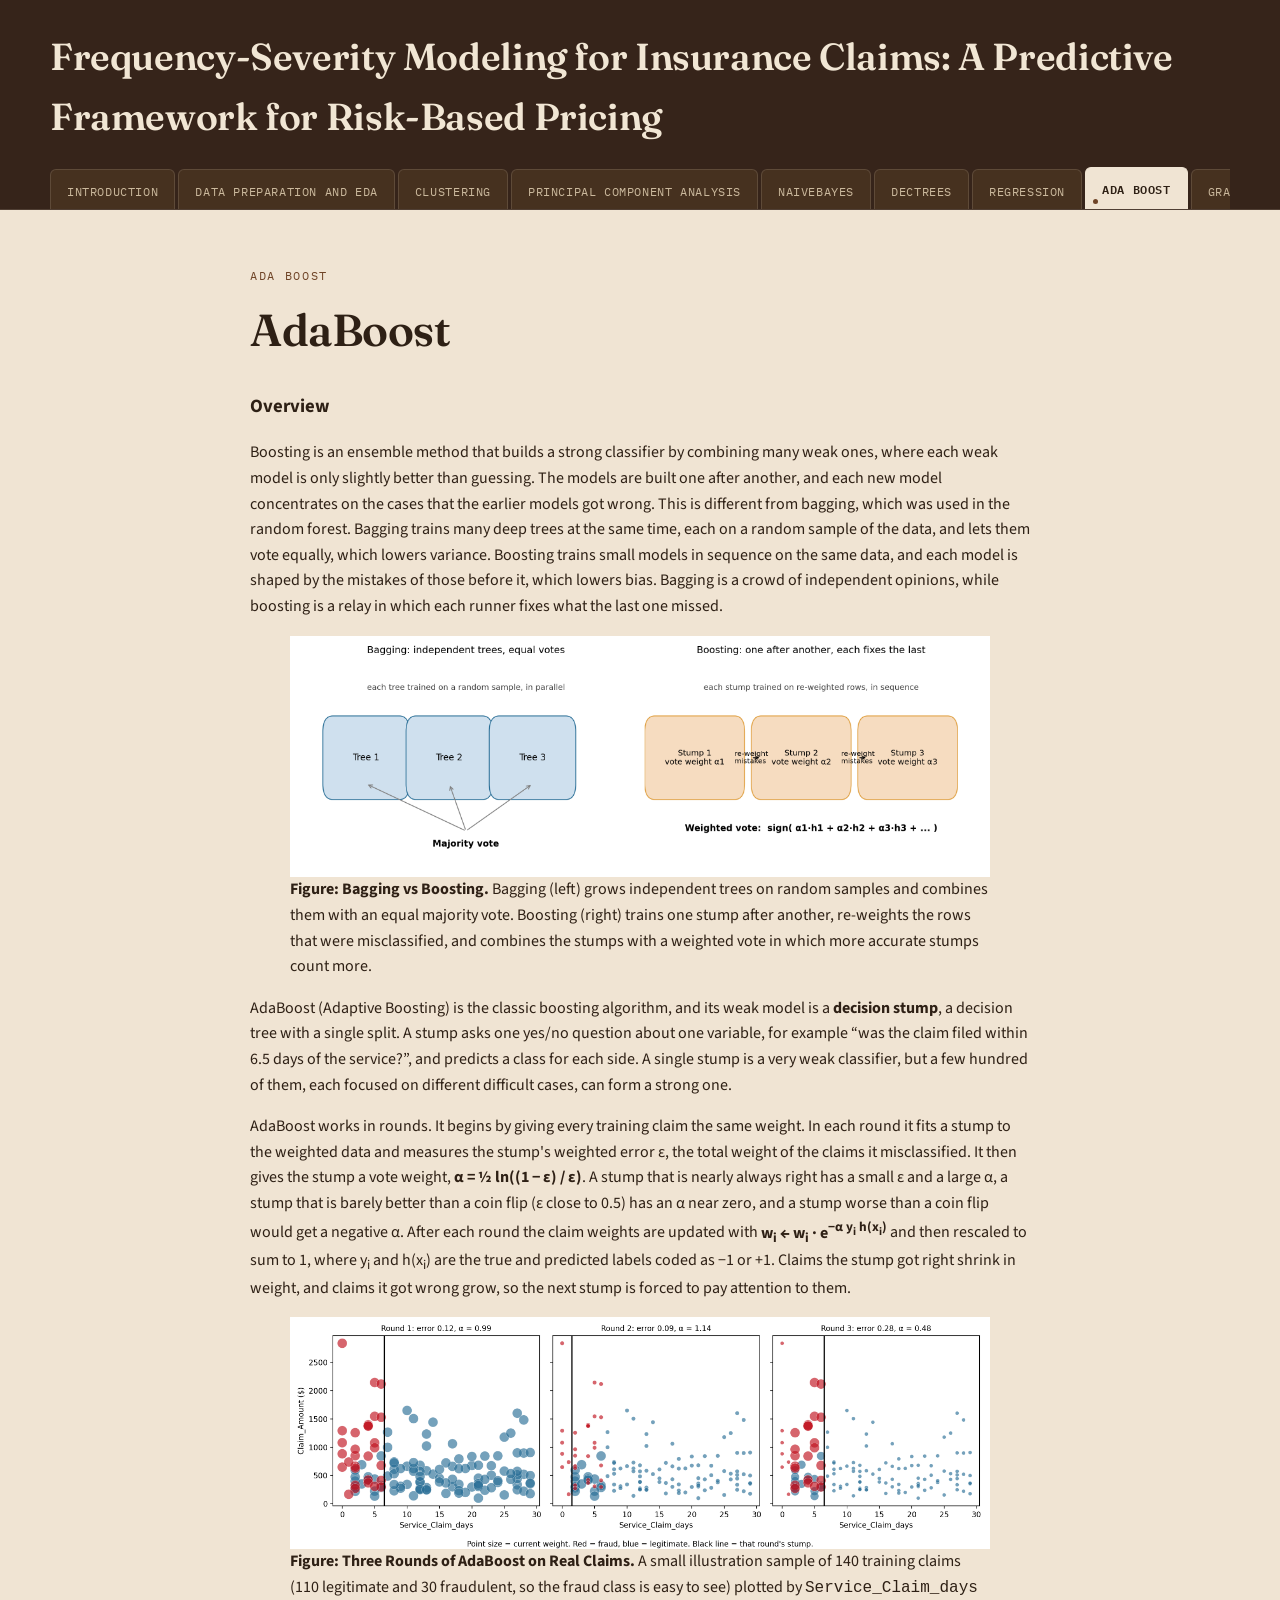
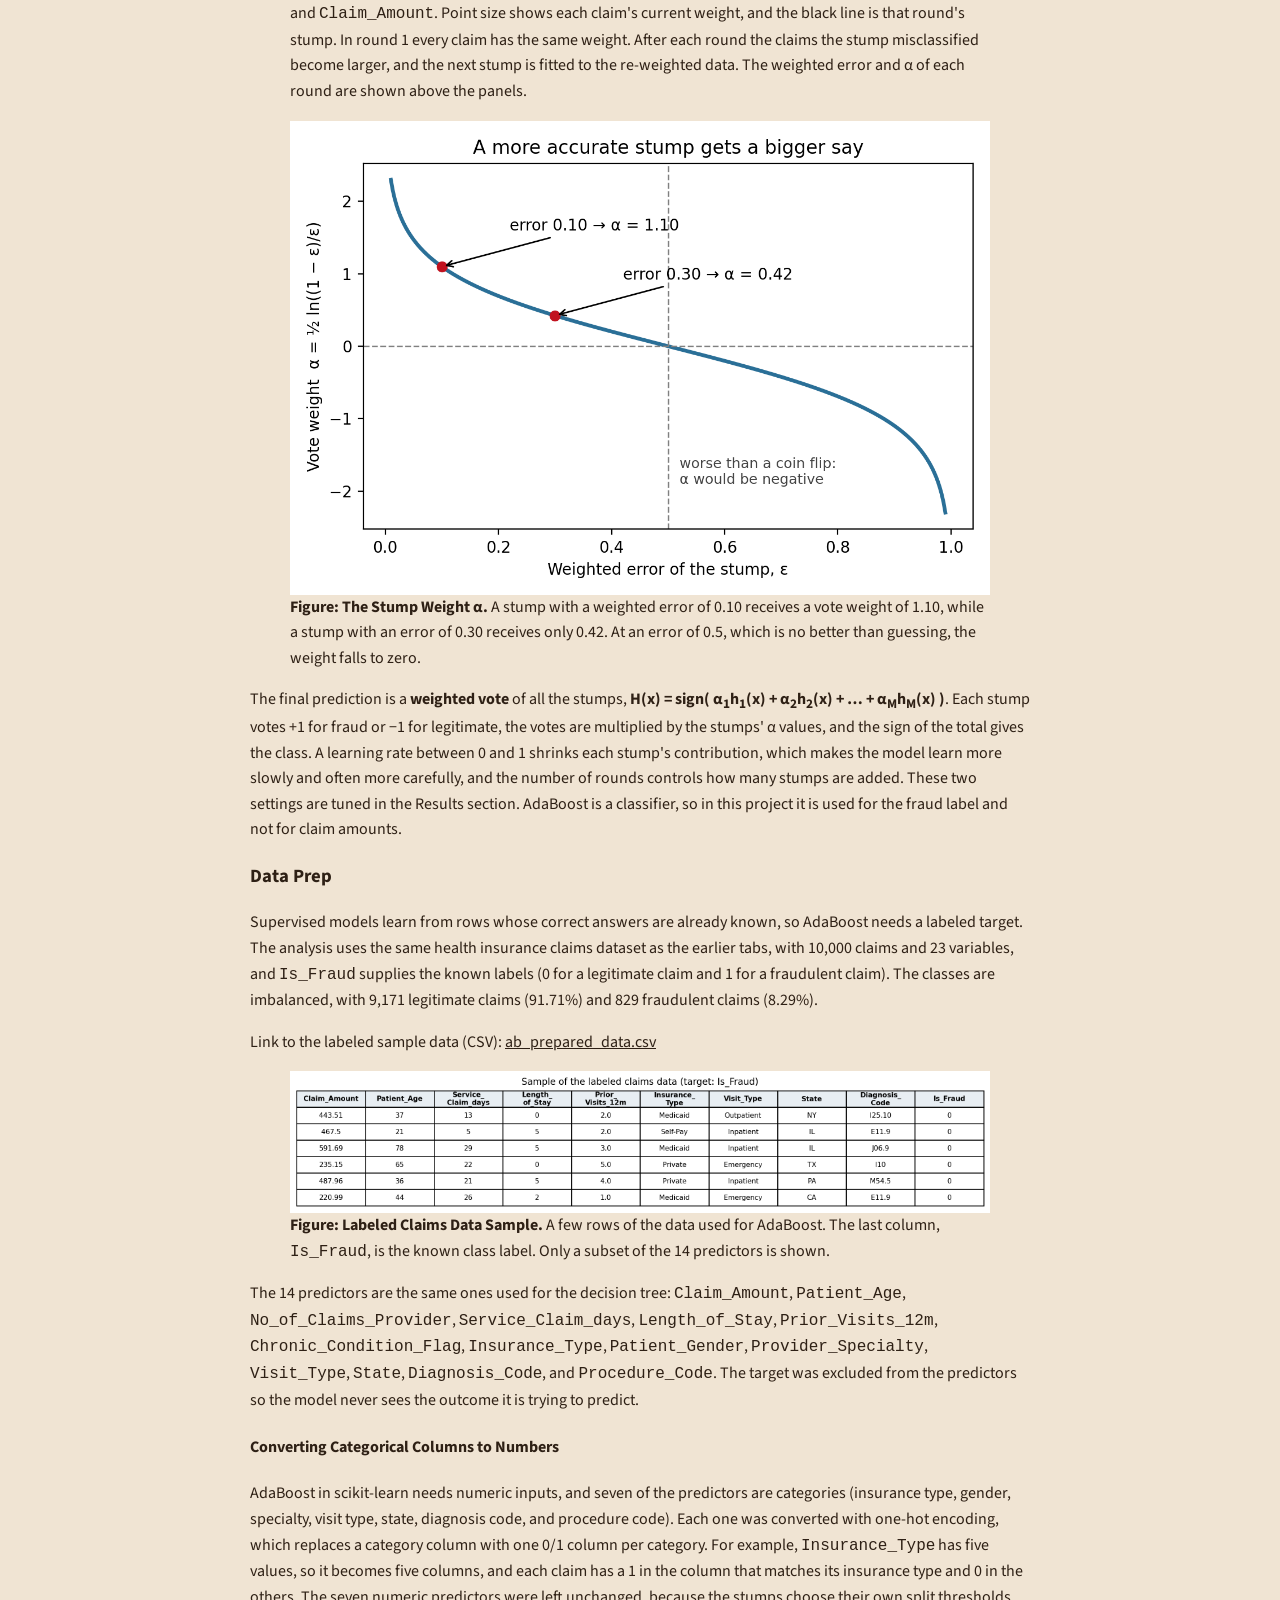
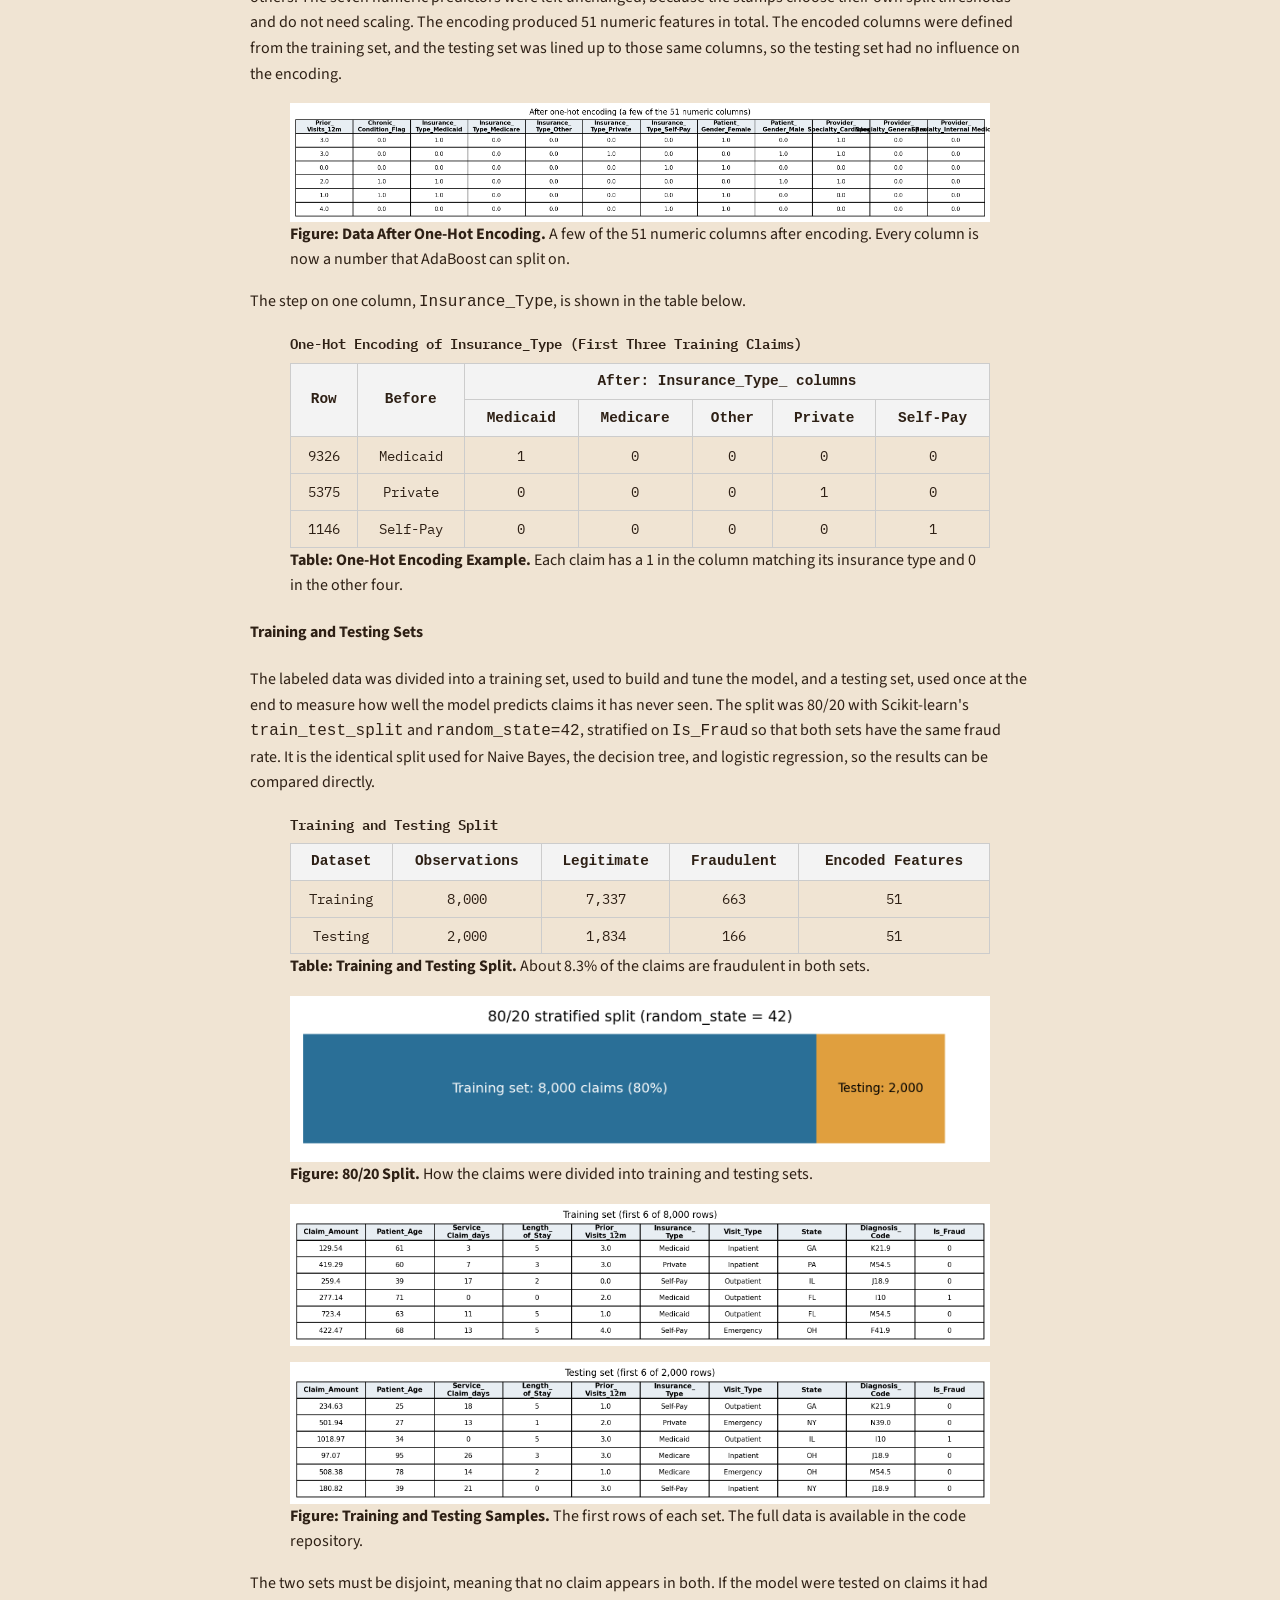
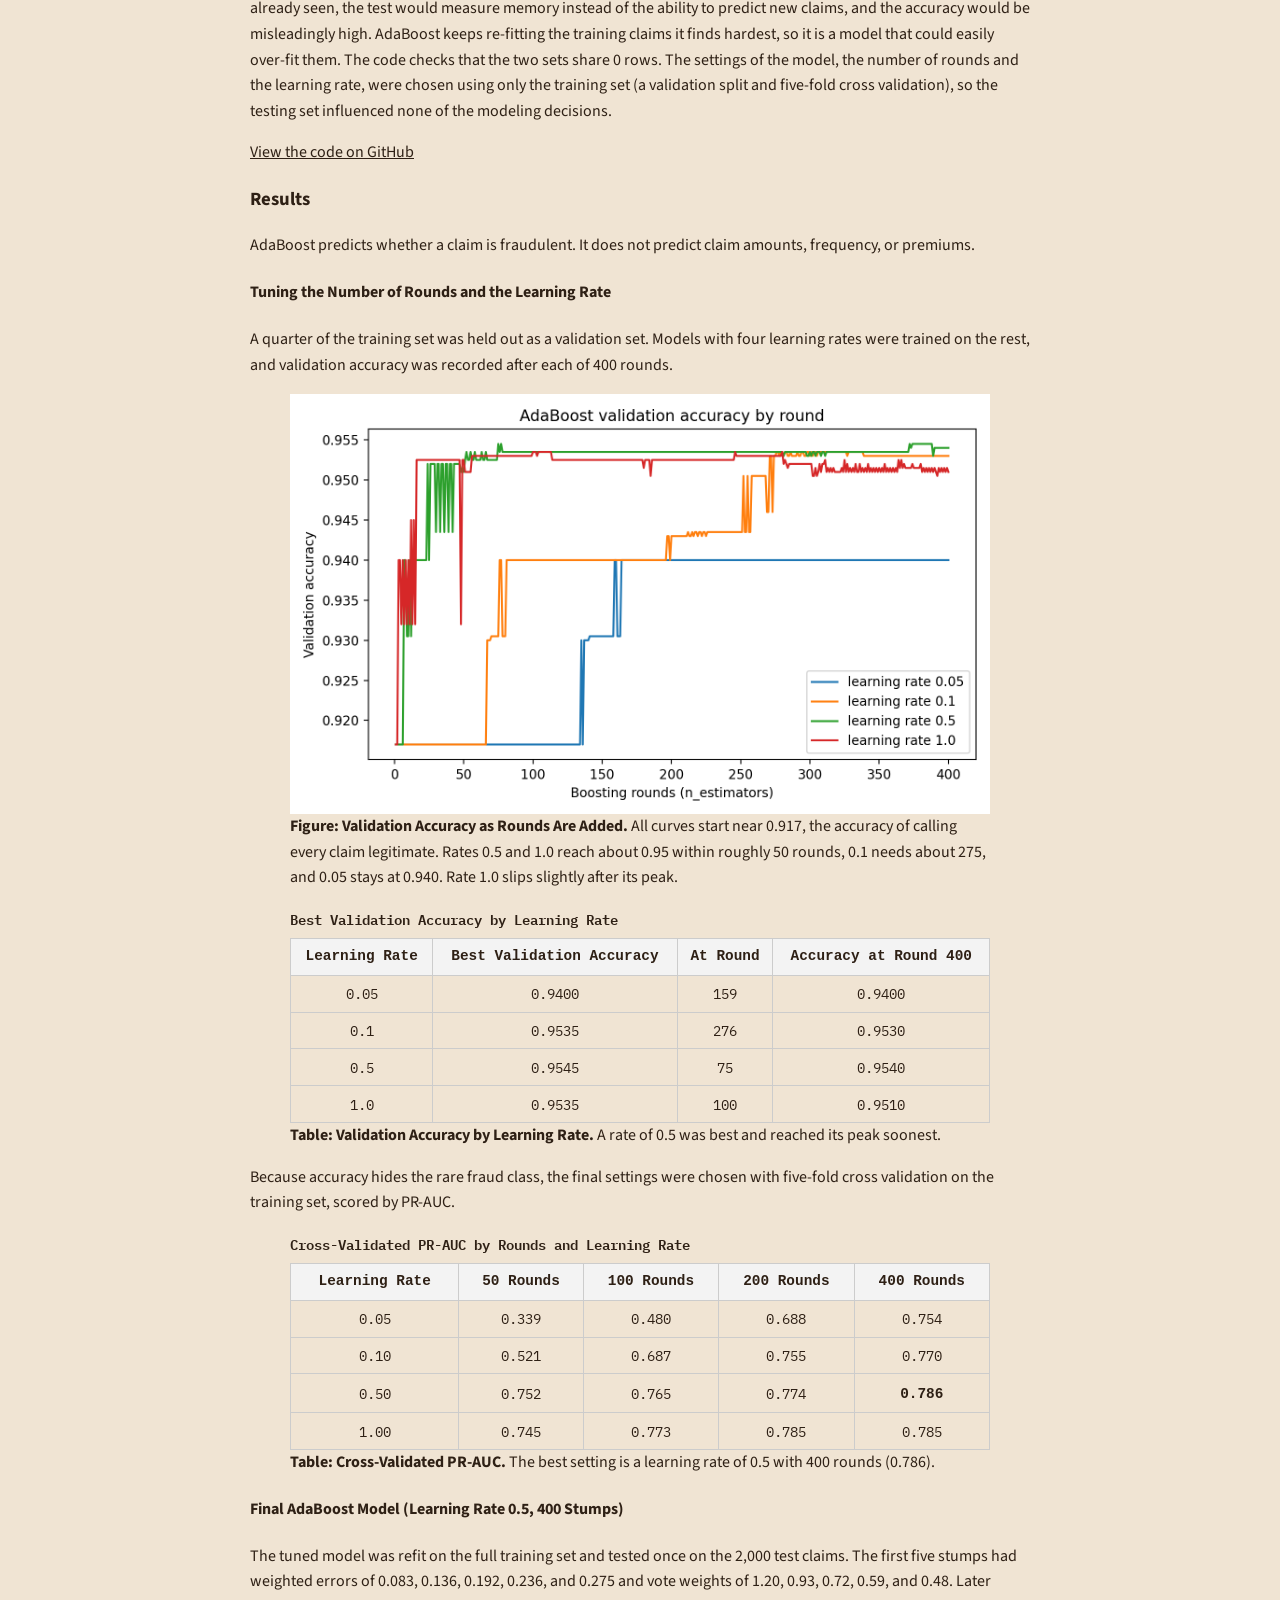
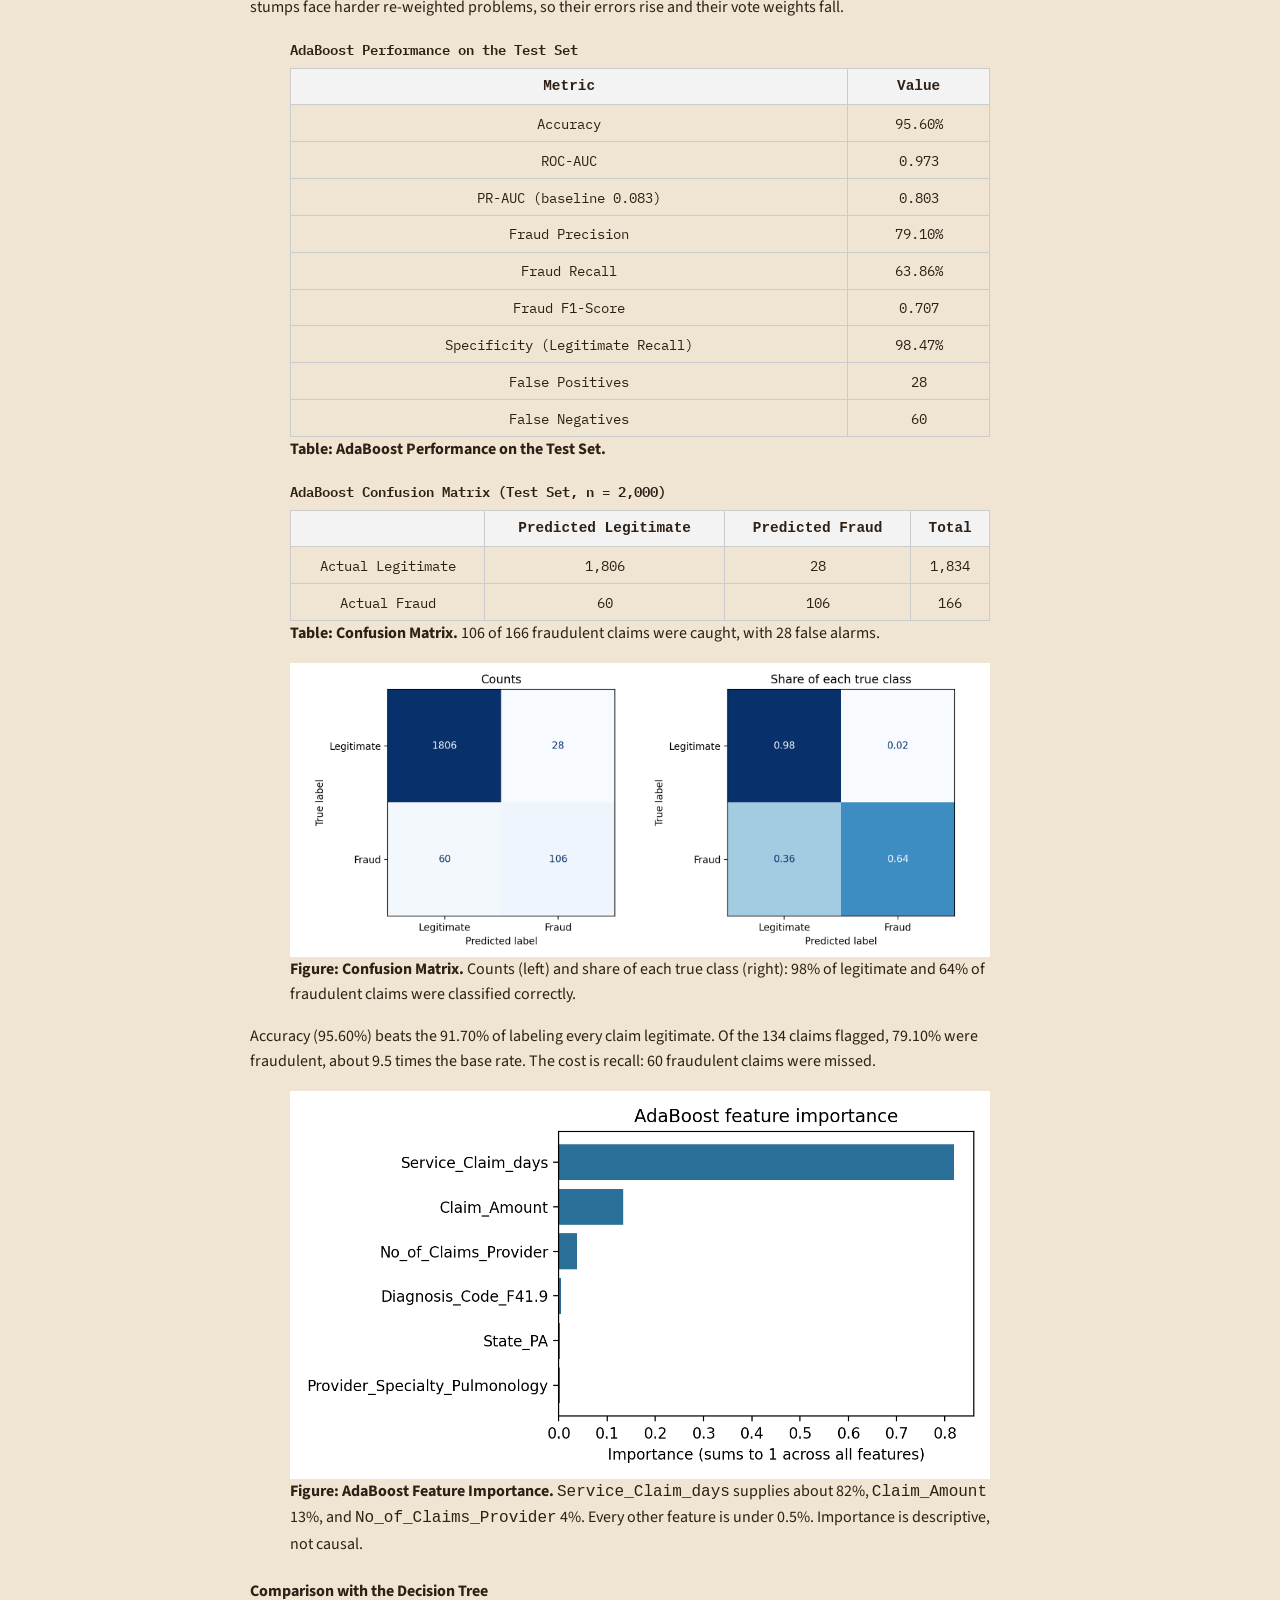
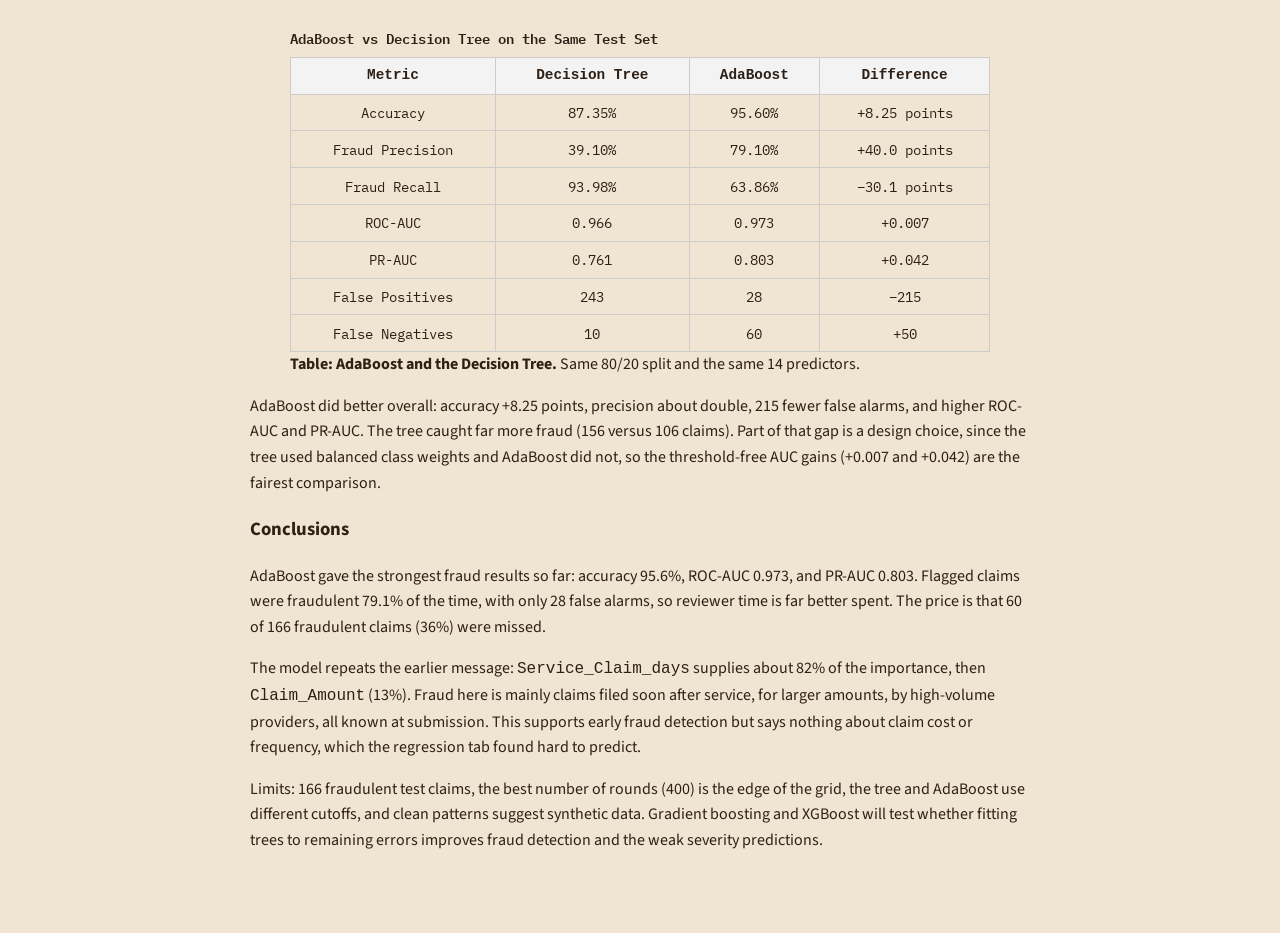
==== commit 8a93c469: "Refactor one-hot encoding table and figcaption Updated the table header for one-hot encoding to impr" ====
--- a/adaboost.html
+++ b/adaboost.html
@@ -96,13 +96,12 @@
           <caption>One-Hot Encoding of Insurance_Type (First Three Training Claims)</caption>
           <thead>
             <tr>
-              <th>Training Row</th>
-              <th>Insurance_Type</th>
-              <th>Insurance_Type_Medicaid</th>
-              <th>Insurance_Type_Medicare</th>
-              <th>Insurance_Type_Other</th>
-              <th>Insurance_Type_Private</th>
-              <th>Insurance_Type_Self-Pay</th>
+              <th rowspan="2">Row</th>
+              <th rowspan="2">Before</th>
+              <th colspan="5">After: Insurance_Type_ columns</th>
+            </tr>
+            <tr>
+              <th>Medicaid</th><th>Medicare</th><th>Other</th><th>Private</th><th>Self-Pay</th>
             </tr>
           </thead>
           <tbody>
@@ -111,7 +110,7 @@
             <tr><td>1146</td><td>Self-Pay</td><td>0</td><td>0</td><td>0</td><td>0</td><td>1</td></tr>
           </tbody>
         </table>
-        <figcaption><strong>Table: One-Hot Encoding Example.</strong> The first three training claims have insurance types Medicaid, Private, and Self-Pay. Each claim has a 1 in the column that matches its insurance type and 0 in the other four.</figcaption>
+        <figcaption><strong>Table: One-Hot Encoding Example.</strong> Each claim has a 1 in the column matching its insurance type and 0 in the other four.</figcaption>
       </figure>
 
       <h4>Training and Testing Sets</h4>
